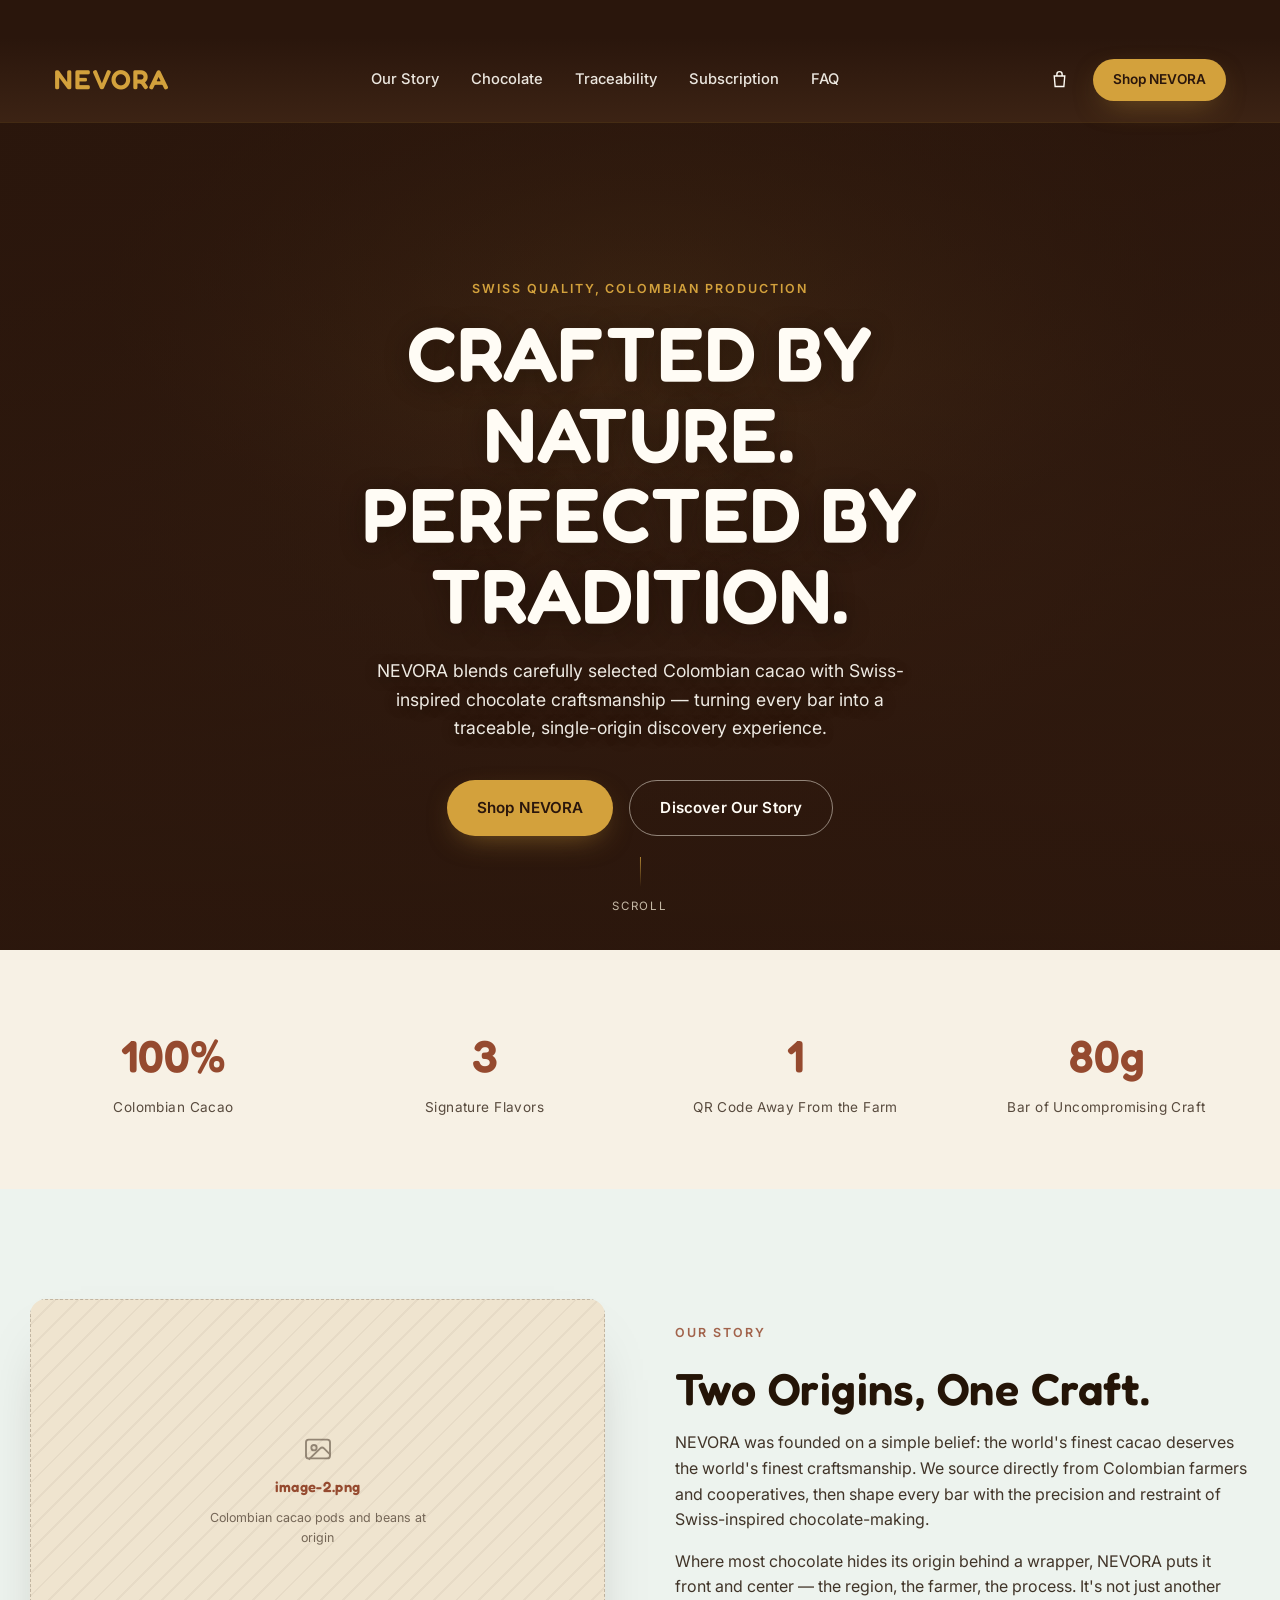
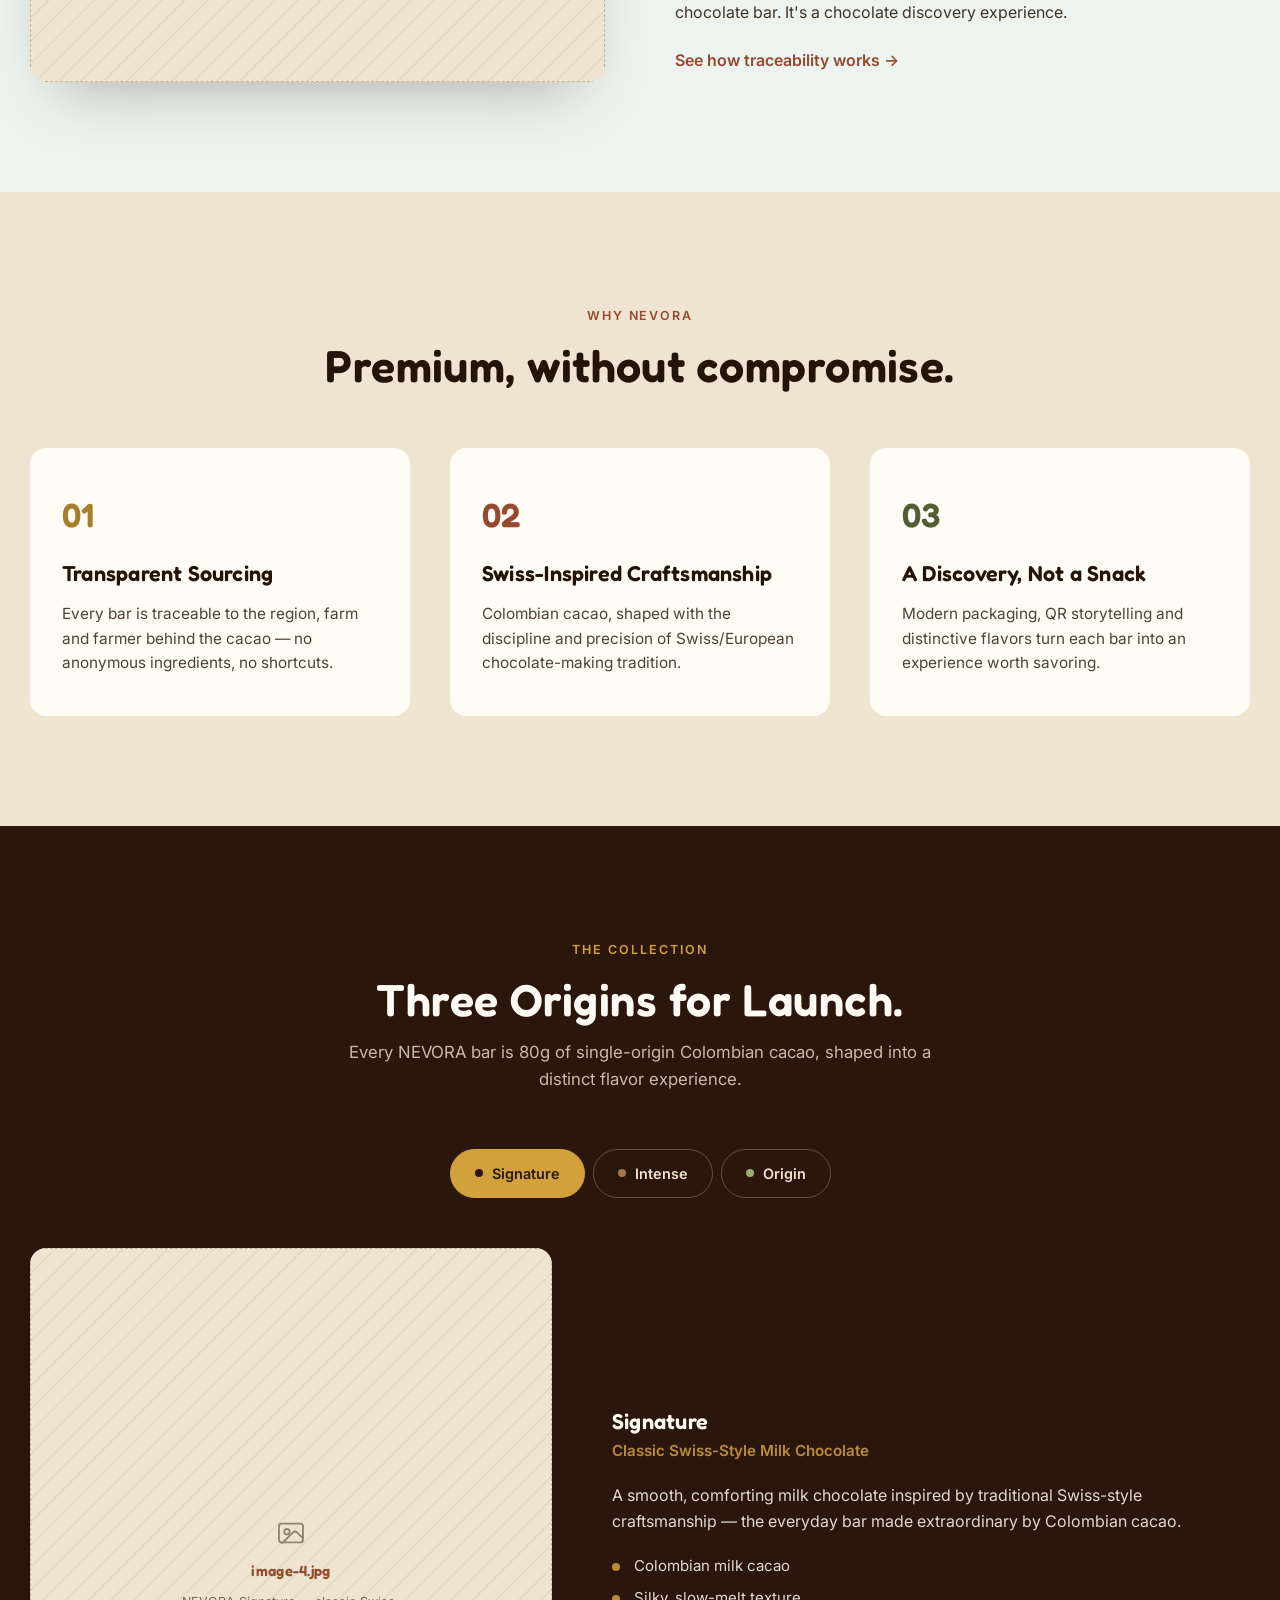
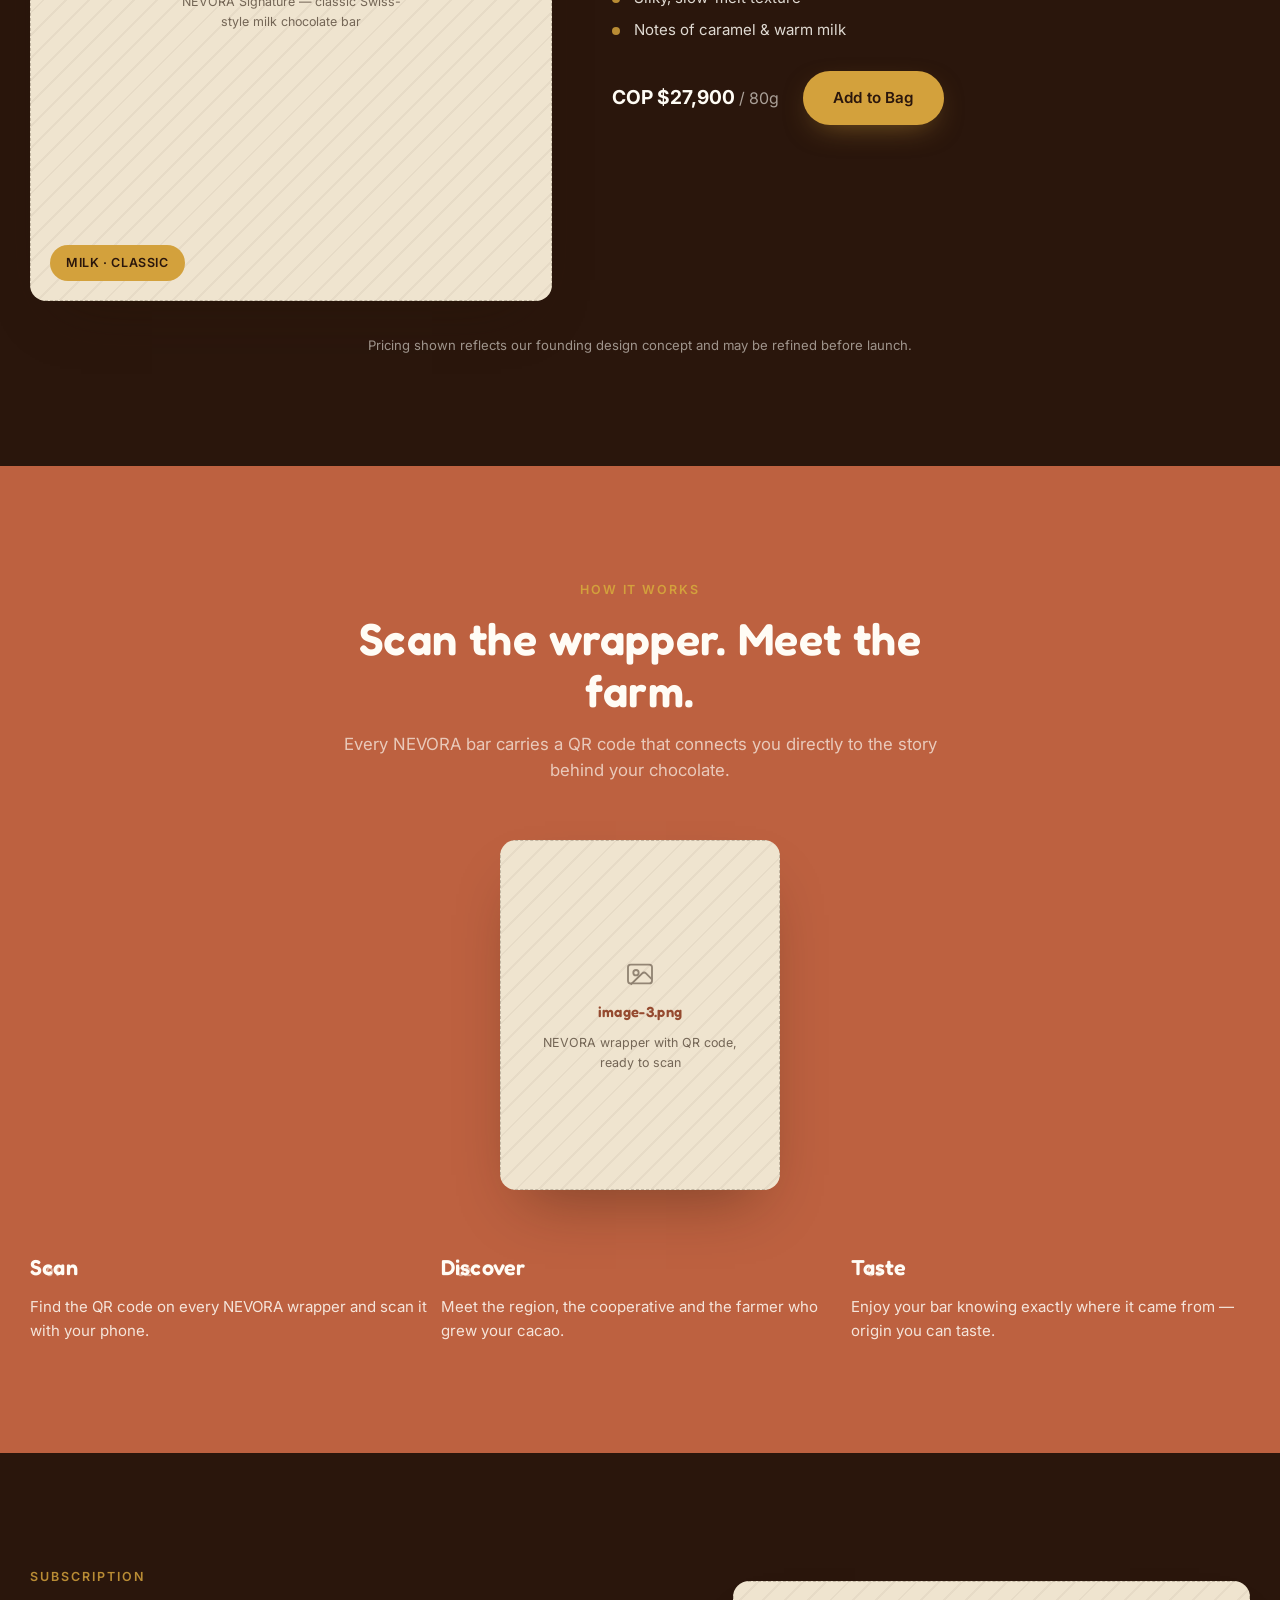
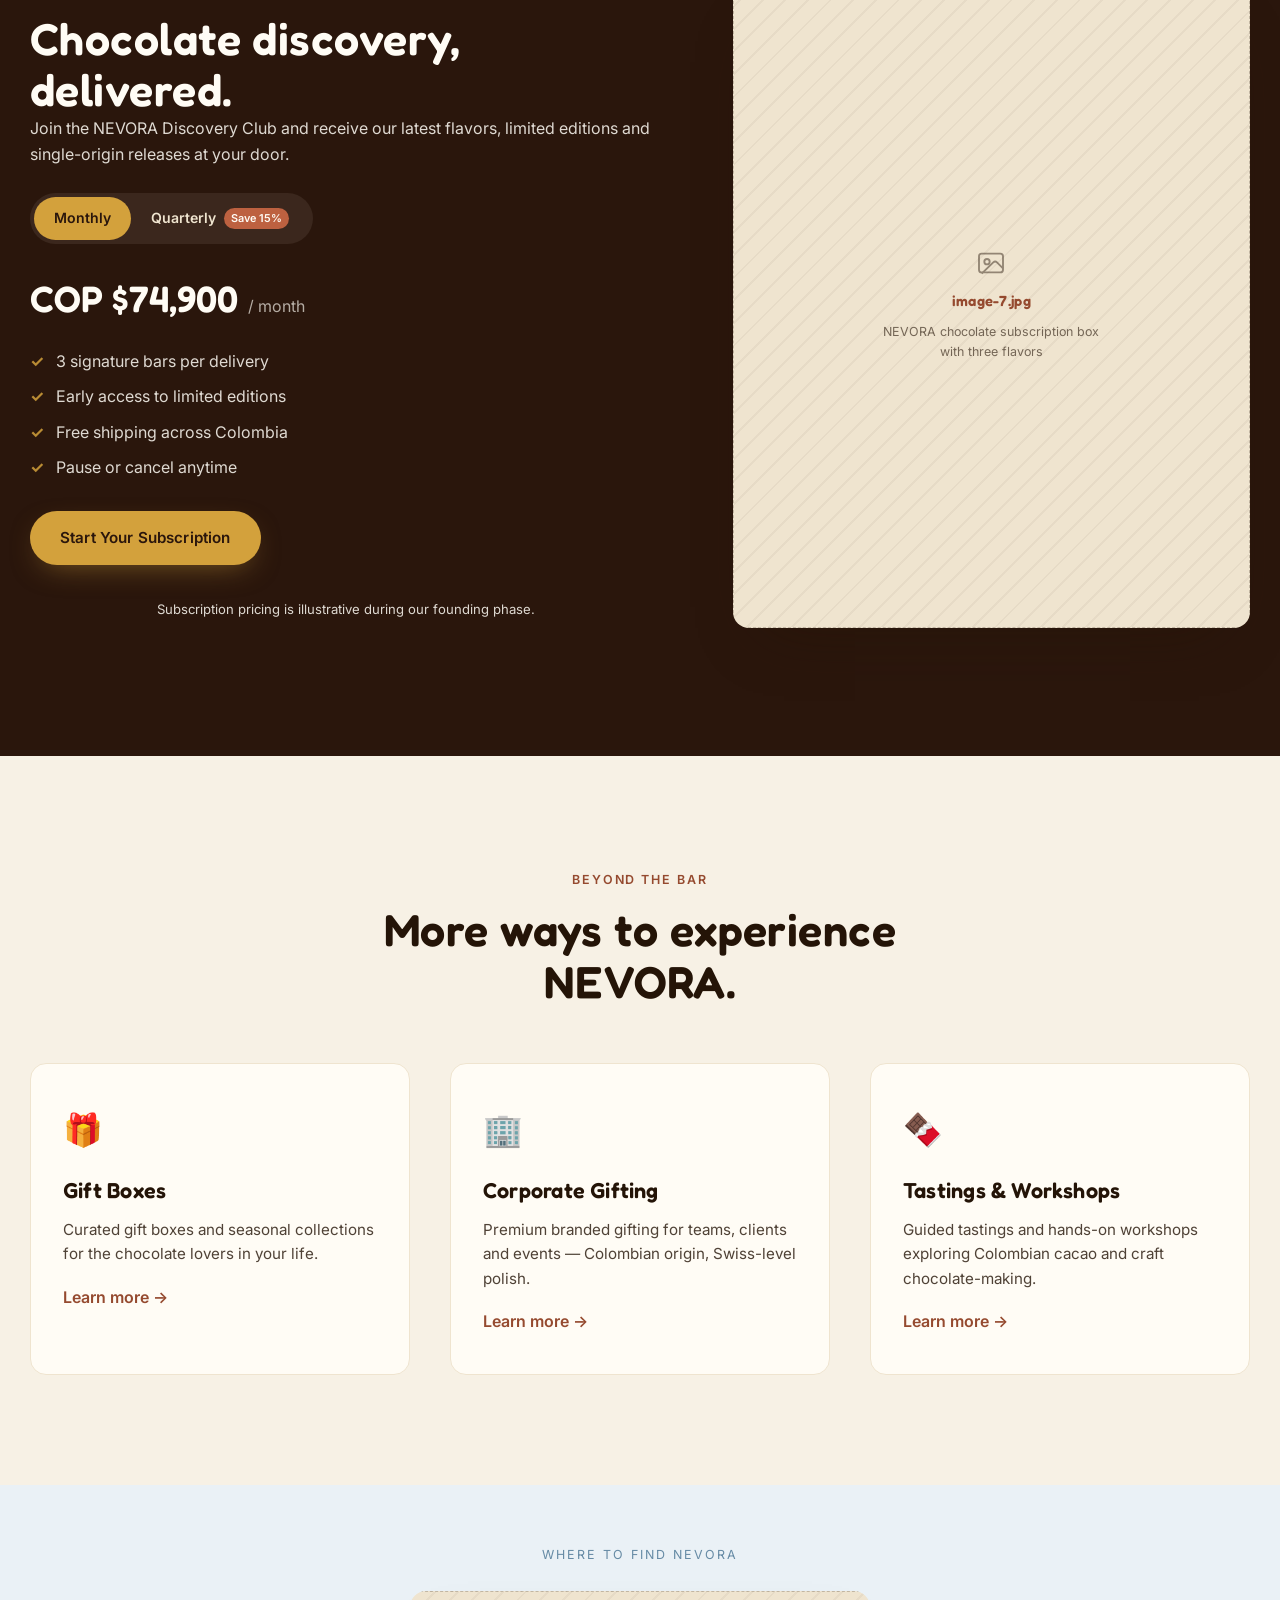
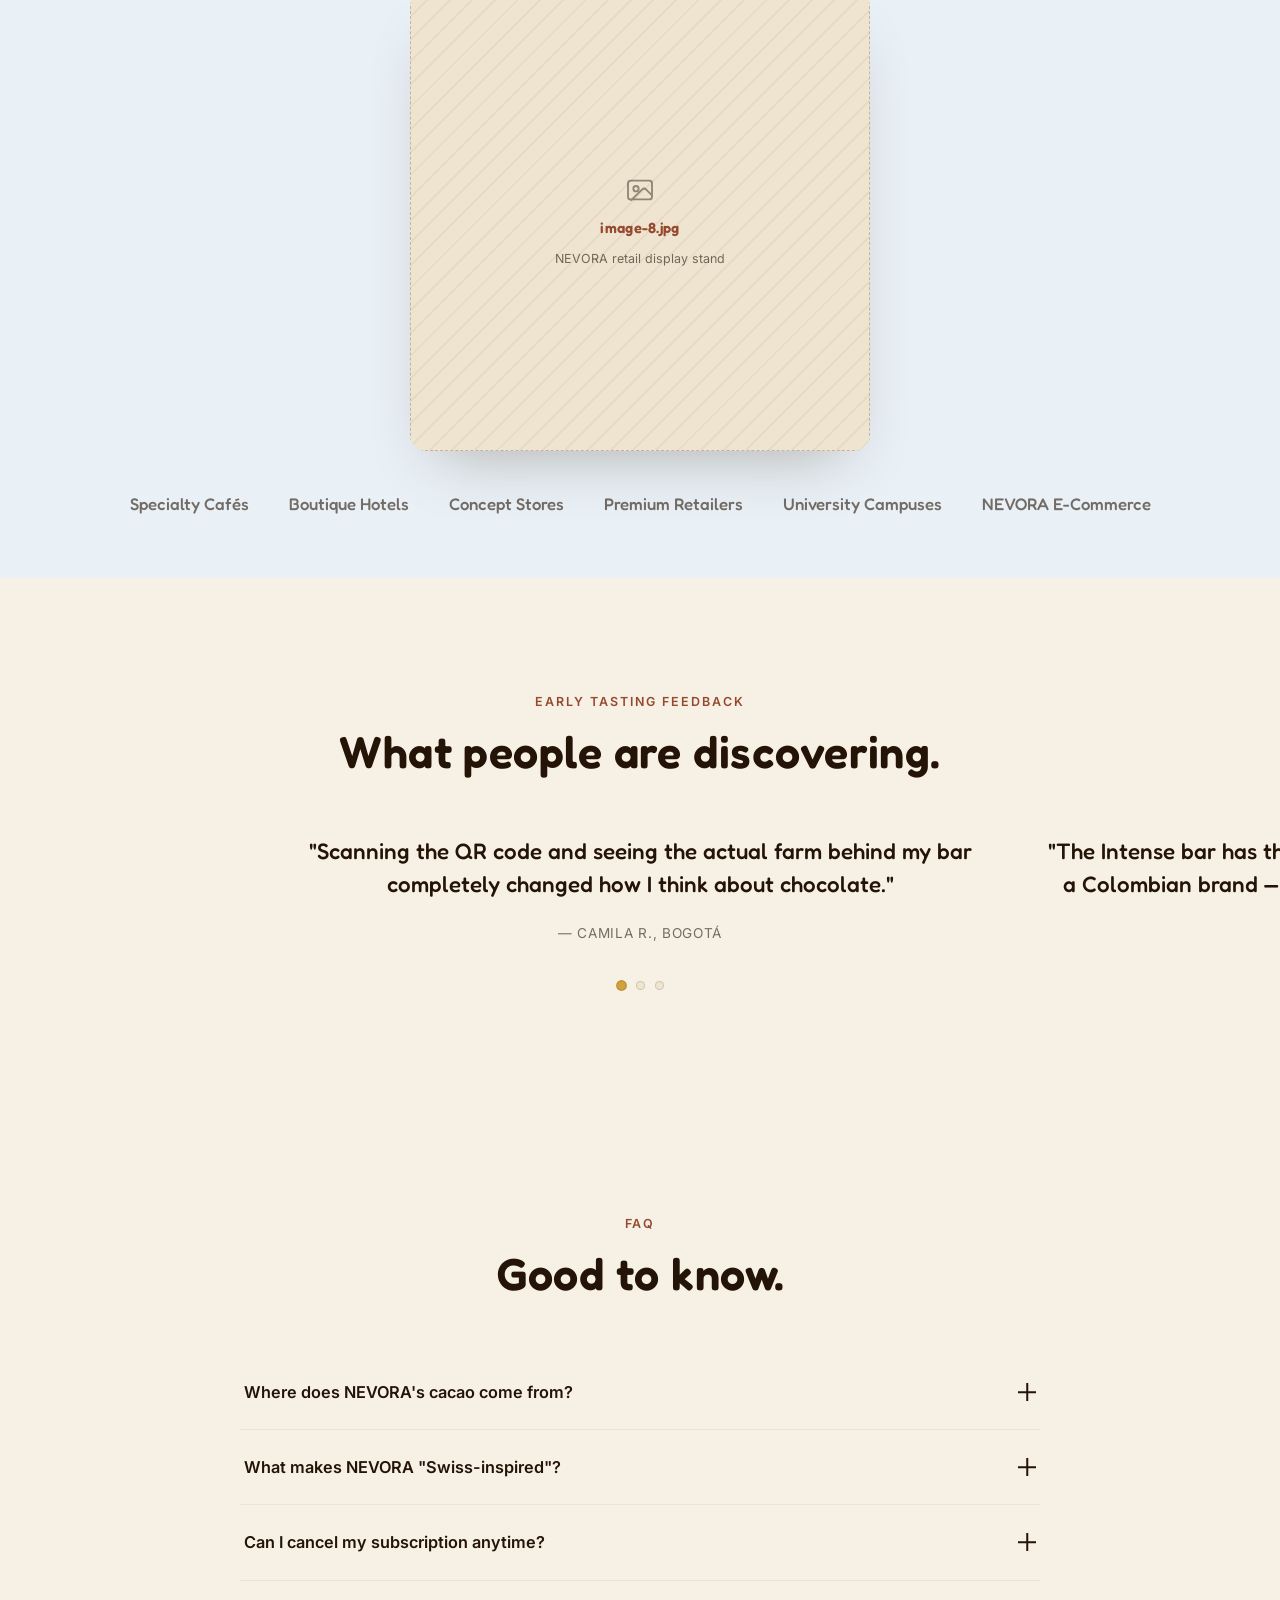
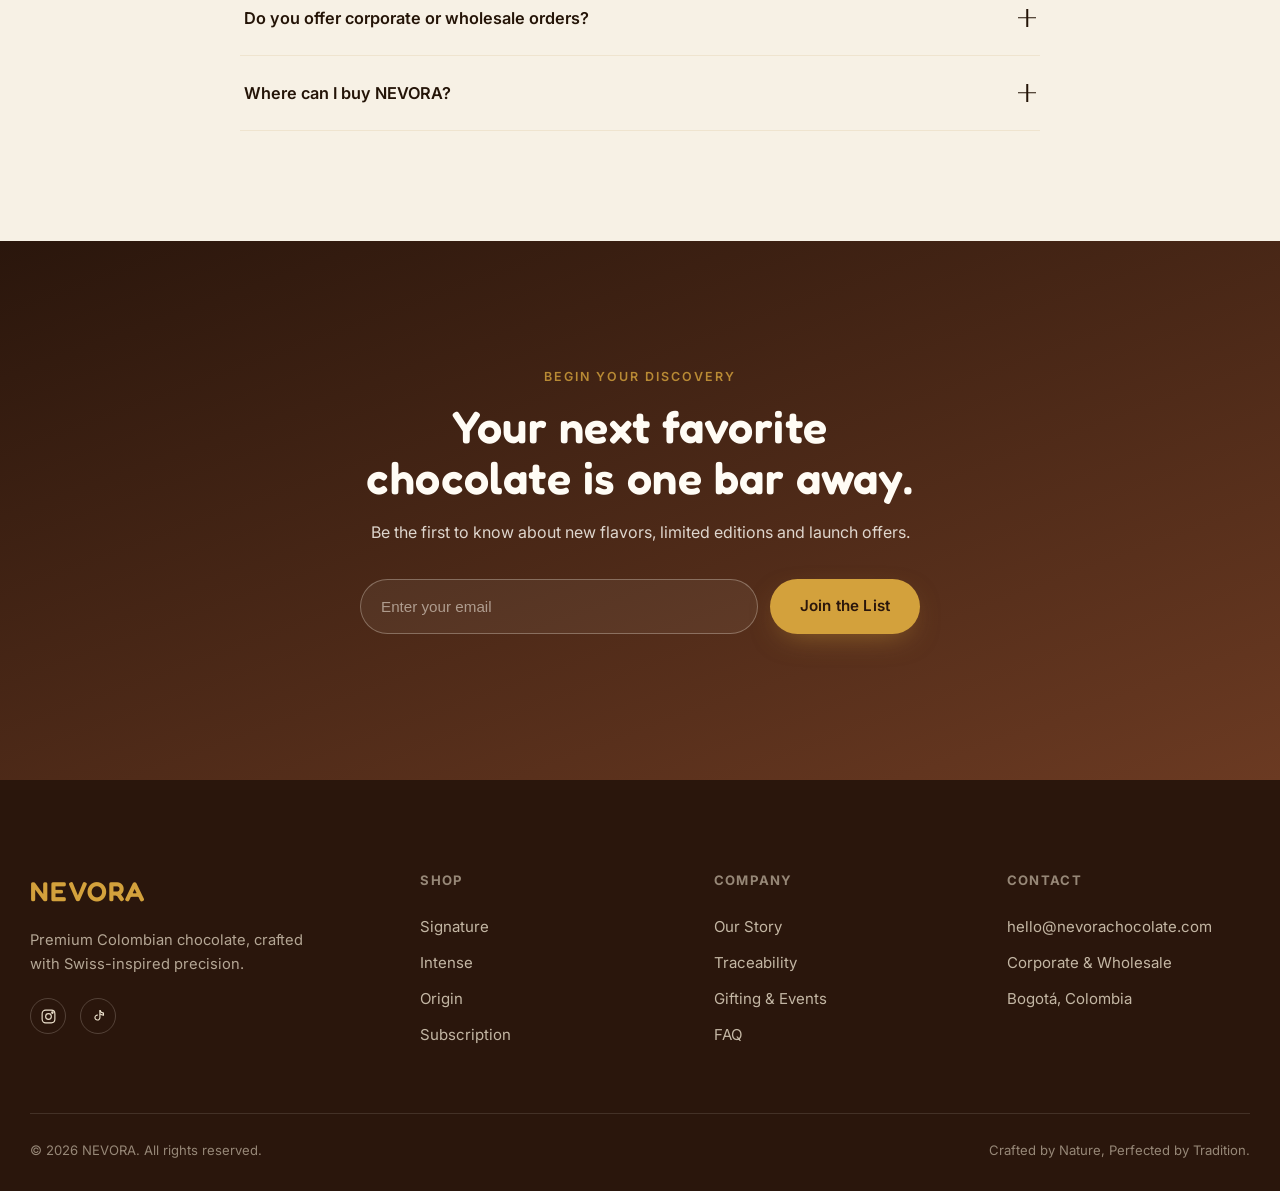
==== index.html @ b53bc88e "Add files via upload" ====
<!DOCTYPE html>
<html lang="en">
<head>
<meta charset="UTF-8">
<meta name="viewport" content="width=device-width, initial-scale=1.0">
<title>NEVORA | Swiss Quality, Colombian Production</title>
<meta name="description" content="NEVORA is premium Colombian chocolate crafted with Swiss-inspired precision. Discover single-origin cacao, farm-to-bar traceability and three signature flavors.">
<link rel="icon" href="data:image/svg+xml,%3Csvg xmlns='http://www.w3.org/2000/svg' viewBox='0 0 100 100'%3E%3Crect width='100' height='100' rx='24' fill='%232a160c'/%3E%3Ctext x='50' y='67' font-size='54' font-weight='700' font-family='Arial Black,Arial,sans-serif' fill='%23d3a13c' text-anchor='middle'%3EN%3C/text%3E%3C/svg%3E">
<link rel="preconnect" href="https://fonts.googleapis.com">
<link rel="preconnect" href="https://fonts.gstatic.com" crossorigin>
<link href="https://fonts.googleapis.com/css2?family=Fredoka:wght@500;600;700&family=Inter:wght@300;400;500;600;700&display=swap" rel="stylesheet">
<link rel="stylesheet" href="style.css">
</head>
<body>

<!-- Scroll progress indicator -->
<div class="progress-bar" id="progressBar"></div>

<!-- Rotating brand statement strip -->
<div class="topbar">
  <div class="topbar__track" id="topbarTrack">
    <span>Calidad Suiza, Producción Colombiana</span>
    <span>Traceable From Farm to Bar</span>
    <span>Small-Batch. 100% Colombian Cacao.</span>
    <span>Crafted by Nature, Perfected by Tradition</span>
  </div>
</div>

<!-- ============ NAVIGATION ============ -->
<header class="nav" id="siteNav">
  <div class="nav__inner">
    <a href="#top" class="nav__logo" aria-label="NEVORA home">
      <img src="logo.png" alt="NEVORA" onerror="this.style.display='none'; this.nextElementSibling.style.display='inline-flex';">
      <span class="nav__logo-fallback">NEVORA</span>
    </a>

    <nav class="nav__links" aria-label="Primary">
      <a href="#story">Our Story</a>
      <a href="#chocolate">Chocolate</a>
      <a href="#traceability">Traceability</a>
      <a href="#subscribe">Subscription</a>
      <a href="#faq">FAQ</a>
    </nav>

    <div class="nav__actions">
      <button class="bag-toggle" id="bagToggle" aria-label="View bag">
        <svg viewBox="0 0 24 24" fill="none" stroke="currentColor" stroke-width="1.6"><path d="M6 8h12l-1 12H7L6 8Z"/><path d="M9 8V6a3 3 0 0 1 6 0v2"/></svg>
        <span class="bag-count" id="bagCount">0</span>
      </button>
      <a href="#chocolate" class="button button--primary button--sm">Shop NEVORA</a>
      <button class="nav__toggle" id="navToggle" aria-label="Open menu" aria-expanded="false">
        <span></span><span></span><span></span>
      </button>
    </div>
  </div>

  <!-- Mobile menu -->
  <div class="nav__mobile" id="navMobile">
    <a href="#story">Our Story</a>
    <a href="#chocolate">Chocolate</a>
    <a href="#traceability">Traceability</a>
    <a href="#subscribe">Subscription</a>
    <a href="#experience">Gifting &amp; Events</a>
    <a href="#faq">FAQ</a>
    <a href="#chocolate" class="button button--primary">Shop NEVORA</a>
  </div>
</header>

<main id="top">

  <!-- ============ HERO ============ -->
  <section class="hero">
    <div class="hero__media">
      <img src="image-1.png" alt="NEVORA chocolate bar with fresh cacao pods and beans, overlooking the Colombian mountains at golden hour" data-media-image>
      <div class="hero__overlay"></div>
    </div>
    <div class="hero__content reveal">
      <p class="eyebrow eyebrow--light">Swiss Quality, Colombian Production</p>
      <h1>Crafted by Nature.<br>Perfected by Tradition.</h1>
      <p class="hero__lead">NEVORA blends carefully selected Colombian cacao with Swiss-inspired chocolate craftsmanship — turning every bar into a traceable, single-origin discovery experience.</p>
      <div class="hero__actions">
        <a href="#chocolate" class="button button--primary">Shop NEVORA</a>
        <a href="#story" class="button button--ghost">Discover Our Story</a>
      </div>
    </div>
    <a href="#stats" class="hero__scroll" aria-label="Scroll to explore">
      <span></span> Scroll
    </a>
  </section>

  <!-- ============ TRUST / STATS STRIP ============ -->
  <section class="stats" id="stats">
    <div class="stats__grid">
      <div class="stat reveal">
        <span class="stat__num" data-count="100" data-suffix="%">0%</span>
        <span class="stat__label">Colombian Cacao</span>
      </div>
      <div class="stat reveal">
        <span class="stat__num" data-count="3">0</span>
        <span class="stat__label">Signature Flavors</span>
      </div>
      <div class="stat reveal">
        <span class="stat__num" data-count="1">0</span>
        <span class="stat__label">QR Code Away From the Farm</span>
      </div>
      <div class="stat reveal">
        <span class="stat__num" data-count="80" data-suffix="g">0g</span>
        <span class="stat__label">Bar of Uncompromising Craft</span>
      </div>
    </div>
  </section>

  <!-- ============ BRAND STORY ============ -->
  <section class="story" id="story">
    <div class="story__grid">
      <div class="story__media reveal">
        <div class="media media--wide">
          <div class="media-placeholder">
            <svg viewBox="0 0 24 24" fill="none" stroke="currentColor" stroke-width="1.4"><rect x="3" y="5" width="18" height="14" rx="2"/><circle cx="9" cy="11" r="2"/><path d="m21 16-4.5-4.5a2 2 0 0 0-2.8 0L5 20"/></svg>
            <span class="media-placeholder__file">image-2.png</span>
            <span class="media-placeholder__desc">Colombian cacao pods and beans at origin</span>
          </div>
          <img src="image-2.png" alt="NEVORA bar beside a fresh cacao pod, with the Colombian cacao-growing mountains in the background" data-media-image>
        </div>
      </div>
      <div class="story__content reveal">
        <p class="eyebrow">Our Story</p>
        <h2>Two Origins, One Craft.</h2>
        <p>NEVORA was founded on a simple belief: the world's finest cacao deserves the world's finest craftsmanship. We source directly from Colombian farmers and cooperatives, then shape every bar with the precision and restraint of Swiss-inspired chocolate-making.</p>
        <p>Where most chocolate hides its origin behind a wrapper, NEVORA puts it front and center — the region, the farmer, the process. It's not just another chocolate bar. It's a chocolate discovery experience.</p>
        <a href="#traceability" class="link-arrow">See how traceability works →</a>
      </div>
    </div>
  </section>

  <!-- ============ VALUE PILLARS ============ -->
  <section class="pillars">
    <div class="section-head reveal">
      <p class="eyebrow">Why NEVORA</p>
      <h2>Premium, without compromise.</h2>
    </div>
    <div class="pillars__grid">
      <div class="pillar reveal">
        <span class="pillar__num">01</span>
        <h3>Transparent Sourcing</h3>
        <p>Every bar is traceable to the region, farm and farmer behind the cacao — no anonymous ingredients, no shortcuts.</p>
      </div>
      <div class="pillar reveal">
        <span class="pillar__num">02</span>
        <h3>Swiss-Inspired Craftsmanship</h3>
        <p>Colombian cacao, shaped with the discipline and precision of Swiss/European chocolate-making tradition.</p>
      </div>
      <div class="pillar reveal">
        <span class="pillar__num">03</span>
        <h3>A Discovery, Not a Snack</h3>
        <p>Modern packaging, QR storytelling and distinctive flavors turn each bar into an experience worth savoring.</p>
      </div>
    </div>
  </section>

  <!-- ============ CHOCOLATE / FLAVOR SHOWCASE ============ -->
  <section class="chocolate" id="chocolate">
    <div class="section-head reveal">
      <p class="eyebrow eyebrow--light">The Collection</p>
      <h2 class="light">Three Origins for Launch.</h2>
      <p class="section-lead">Every NEVORA bar is 80g of single-origin Colombian cacao, shaped into a distinct flavor experience.</p>
    </div>

    <div class="flavors reveal" data-active="signature">

      <div class="flavors__tabs" role="tablist" aria-label="Chocolate flavors">
        <button class="flavors__tab is-active" data-flavor="signature" role="tab" aria-selected="true"><span class="flavors__tab-dot"></span>Signature</button>
        <button class="flavors__tab" data-flavor="intense" role="tab" aria-selected="false"><span class="flavors__tab-dot"></span>Intense</button>
        <button class="flavors__tab" data-flavor="origin" role="tab" aria-selected="false"><span class="flavors__tab-dot"></span>Origin</button>
      </div>

      <div class="flavors__panel">

        <div class="media flavors__media">
          <div class="media-placeholder">
            <svg viewBox="0 0 24 24" fill="none" stroke="currentColor" stroke-width="1.4"><rect x="3" y="5" width="18" height="14" rx="2"/><circle cx="9" cy="11" r="2"/><path d="m21 16-4.5-4.5a2 2 0 0 0-2.8 0L5 20"/></svg>
            <span class="media-placeholder__file" id="flavorPlaceholderFile">image-4.jpg</span>
            <span class="media-placeholder__desc" id="flavorPlaceholderDesc">NEVORA Signature — classic Swiss-style milk chocolate bar</span>
          </div>
          <img src="image-4.jpg" alt="NEVORA Signature classic Swiss-style milk chocolate bar" data-flavor-image="signature" data-media-image class="is-active">
          <img src="image-5.png" alt="NEVORA Intense — 70% Colombian dark chocolate bar and packaging" data-flavor-image="intense" data-media-image>
          <img src="image-6.jpg" alt="NEVORA Origin coffee and sea salt chocolate bar" data-flavor-image="origin" data-media-image>
          <span class="flavors__tag" data-flavor-tag="signature">Milk · Classic</span>
          <span class="flavors__tag" data-flavor-tag="intense">70% Dark</span>
          <span class="flavors__tag" data-flavor-tag="origin">Coffee &amp; Sea Salt</span>
        </div>

        <div class="flavors__info">

          <article class="flavor-card is-active" data-flavor-content="signature">
            <h3>Signature</h3>
            <p class="flavor-card__subtitle">Classic Swiss-Style Milk Chocolate</p>
            <p>A smooth, comforting milk chocolate inspired by traditional Swiss-style craftsmanship — the everyday bar made extraordinary by Colombian cacao.</p>
            <ul class="flavor-card__notes">
              <li>Colombian milk cacao</li>
              <li>Silky, slow-melt texture</li>
              <li>Notes of caramel &amp; warm milk</li>
            </ul>
            <div class="flavor-card__buy">
              <span class="flavor-card__price">COP $27,900 <small>/ 80g</small></span>
              <button class="button button--primary" data-add-to-bag="Signature">Add to Bag</button>
            </div>
          </article>

          <article class="flavor-card" data-flavor-content="intense">
            <h3>Intense</h3>
            <p class="flavor-card__subtitle">70% Colombian Dark Chocolate</p>
            <p>A bold, high-cacao dark chocolate built around the natural flavor and quality of Colombian cacao — for those who want the origin to speak for itself.</p>
            <ul class="flavor-card__notes">
              <li>70% Colombian dark cacao</li>
              <li>Deep, fruit-forward profile</li>
              <li>Subtle bitterness, clean finish</li>
            </ul>
            <div class="flavor-card__buy">
              <span class="flavor-card__price">COP $27,900 <small>/ 80g</small></span>
              <button class="button button--primary" data-add-to-bag="Intense">Add to Bag</button>
            </div>
          </article>

          <article class="flavor-card" data-flavor-content="origin">
            <h3>Origin</h3>
            <p class="flavor-card__subtitle">Coffee &amp; Sea Salt Chocolate</p>
            <p>A Colombian-inspired pairing of dark cacao, roasted coffee and sea salt — our most distinctive bar, built for chocolate explorers.</p>
            <ul class="flavor-card__notes">
              <li>Dark cacao base</li>
              <li>Colombian coffee infusion</li>
              <li>Finished with sea salt crystals</li>
            </ul>
            <div class="flavor-card__buy">
              <span class="flavor-card__price">COP $27,900 <small>/ 80g</small></span>
              <button class="button button--primary" data-add-to-bag="Origin">Add to Bag</button>
            </div>
          </article>

        </div>
      </div>
      <p class="flavors__note">Pricing shown reflects our founding design concept and may be refined before launch.</p>
    </div>
  </section>

  <!-- ============ TRACEABILITY / HOW IT WORKS ============ -->
  <section class="traceability" id="traceability">
    <div class="section-head reveal">
      <p class="eyebrow">How It Works</p>
      <h2>Scan the wrapper. Meet the farm.</h2>
      <p class="section-lead">Every NEVORA bar carries a QR code that connects you directly to the story behind your chocolate.</p>
    </div>
    <div class="traceability__product reveal">
      <div class="media traceability__media">
        <div class="media-placeholder">
          <svg viewBox="0 0 24 24" fill="none" stroke="currentColor" stroke-width="1.4"><rect x="3" y="5" width="18" height="14" rx="2"/><circle cx="9" cy="11" r="2"/><path d="m21 16-4.5-4.5a2 2 0 0 0-2.8 0L5 20"/></svg>
          <span class="media-placeholder__file">image-3.png</span>
          <span class="media-placeholder__desc">NEVORA wrapper with QR code, ready to scan</span>
        </div>
        <img src="image-3.png" alt="NEVORA chocolate bar and wrapper — the QR traceability code appears on every pack" data-media-image>
      </div>
    </div>
    <div class="steps">
      <div class="step reveal">
        <span class="step__num">01</span>
        <h3>Scan</h3>
        <p>Find the QR code on every NEVORA wrapper and scan it with your phone.</p>
      </div>
      <div class="step__connector reveal" aria-hidden="true"></div>
      <div class="step reveal">
        <span class="step__num">02</span>
        <h3>Discover</h3>
        <p>Meet the region, the cooperative and the farmer who grew your cacao.</p>
      </div>
      <div class="step__connector reveal" aria-hidden="true"></div>
      <div class="step reveal">
        <span class="step__num">03</span>
        <h3>Taste</h3>
        <p>Enjoy your bar knowing exactly where it came from — origin you can taste.</p>
      </div>
    </div>
  </section>

  <!-- ============ SUBSCRIPTION ============ -->
  <section class="subscribe" id="subscribe">
    <div class="subscribe__grid">
      <div class="subscribe__content reveal">
        <p class="eyebrow eyebrow--light">Subscription</p>
        <h2 class="light">Chocolate discovery, delivered.</h2>
        <p>Join the NEVORA Discovery Club and receive our latest flavors, limited editions and single-origin releases at your door.</p>

        <div class="toggle" role="tablist" aria-label="Billing frequency">
          <button class="toggle__option is-active" data-plan="monthly">Monthly</button>
          <button class="toggle__option" data-plan="quarterly">Quarterly <span class="toggle__badge">Save 15%</span></button>
        </div>

        <div class="plan-price">
          <span class="plan-price__amount" data-price-monthly="COP $74,900" data-price-quarterly="COP $190,900">COP $74,900</span>
          <span class="plan-price__period" data-period-monthly="/ month" data-period-quarterly="/ every 3 months">/ month</span>
        </div>
        <ul class="plan-list">
          <li>3 signature bars per delivery</li>
          <li>Early access to limited editions</li>
          <li>Free shipping across Colombia</li>
          <li>Pause or cancel anytime</li>
        </ul>
        <button class="button button--primary" id="subscribeBtn">Start Your Subscription</button>
        <p class="flavors__note">Subscription pricing is illustrative during our founding phase.</p>
      </div>
      <div class="subscribe__media reveal">
        <div class="media">
          <div class="media-placeholder">
            <svg viewBox="0 0 24 24" fill="none" stroke="currentColor" stroke-width="1.4"><rect x="3" y="5" width="18" height="14" rx="2"/><circle cx="9" cy="11" r="2"/><path d="m21 16-4.5-4.5a2 2 0 0 0-2.8 0L5 20"/></svg>
            <span class="media-placeholder__file">image-7.jpg</span>
            <span class="media-placeholder__desc">NEVORA chocolate subscription box with three flavors</span>
          </div>
          <img src="image-7.jpg" alt="NEVORA chocolate subscription box with three flavors" data-media-image>
        </div>
      </div>
    </div>
  </section>

  <!-- ============ GIFTING / B2B EXPERIENCE ============ -->
  <section class="experience" id="experience">
    <div class="section-head reveal">
      <p class="eyebrow">Beyond the Bar</p>
      <h2>More ways to experience NEVORA.</h2>
    </div>
    <div class="experience__grid">
      <div class="experience-card reveal">
        <div class="experience-card__icon">🎁</div>
        <h3>Gift Boxes</h3>
        <p>Curated gift boxes and seasonal collections for the chocolate lovers in your life.</p>
        <a href="#faq" class="link-arrow">Learn more →</a>
      </div>
      <div class="experience-card reveal">
        <div class="experience-card__icon">🏢</div>
        <h3>Corporate Gifting</h3>
        <p>Premium branded gifting for teams, clients and events — Colombian origin, Swiss-level polish.</p>
        <a href="#faq" class="link-arrow">Learn more →</a>
      </div>
      <div class="experience-card reveal">
        <div class="experience-card__icon">🍫</div>
        <h3>Tastings &amp; Workshops</h3>
        <p>Guided tastings and hands-on workshops exploring Colombian cacao and craft chocolate-making.</p>
        <a href="#faq" class="link-arrow">Learn more →</a>
      </div>
    </div>
  </section>

  <!-- ============ WHERE TO FIND US ============ -->
  <section class="found-at">
    <p class="found-at__label">Where to find NEVORA</p>
    <div class="found-at__display media">
      <div class="media-placeholder">
        <svg viewBox="0 0 24 24" fill="none" stroke="currentColor" stroke-width="1.4"><rect x="3" y="5" width="18" height="14" rx="2"/><circle cx="9" cy="11" r="2"/><path d="m21 16-4.5-4.5a2 2 0 0 0-2.8 0L5 20"/></svg>
        <span class="media-placeholder__file">image-8.jpg</span>
        <span class="media-placeholder__desc">NEVORA retail display stand</span>
      </div>
      <img src="image-8.jpg" alt="NEVORA retail display stand featuring the chocolate bar collection" data-media-image>
    </div>
    <div class="found-at__track">
      <span>Specialty Cafés</span>
      <span>Boutique Hotels</span>
      <span>Concept Stores</span>
      <span>Premium Retailers</span>
      <span>University Campuses</span>
      <span>NEVORA E-Commerce</span>
    </div>
  </section>

  <!-- ============ TESTIMONIALS ============ -->
  <!-- Placeholder tasting feedback for design/prototype purposes — replace with real customer quotes before launch. -->
  <section class="testimonials">
    <div class="section-head reveal">
      <p class="eyebrow">Early Tasting Feedback</p>
      <h2>What people are discovering.</h2>
    </div>
    <div class="testimonial-slider reveal" id="testimonialSlider">
      <div class="testimonial-track" id="testimonialTrack">
        <blockquote class="testimonial">
          <p>"Scanning the QR code and seeing the actual farm behind my bar completely changed how I think about chocolate."</p>
          <cite>— Camila R., Bogotá</cite>
        </blockquote>
        <blockquote class="testimonial">
          <p>"The Intense bar has the deepest, cleanest cacao flavor I've had from a Colombian brand — and the packaging feels genuinely premium."</p>
          <cite>— Julián M., Medellín</cite>
        </blockquote>
        <blockquote class="testimonial">
          <p>"Origin is unlike anything else on the shelf. Coffee and sea salt with real Colombian cacao — it's a discovery every time."</p>
          <cite>— Laura T., Chía</cite>
        </blockquote>
      </div>
      <div class="testimonial-dots" id="testimonialDots"></div>
    </div>
  </section>

  <!-- ============ FAQ ============ -->
  <section class="faq" id="faq">
    <div class="section-head reveal">
      <p class="eyebrow">FAQ</p>
      <h2>Good to know.</h2>
    </div>
    <div class="accordion reveal">
      <div class="accordion__item">
        <button class="accordion__trigger" aria-expanded="false">
          Where does NEVORA's cacao come from?
          <span class="accordion__icon"></span>
        </button>
        <div class="accordion__panel">
          <p>All NEVORA cacao is sourced directly from Colombian farmers and cooperatives. Every bar carries a QR code linking to the specific region and farm behind that batch.</p>
        </div>
      </div>
      <div class="accordion__item">
        <button class="accordion__trigger" aria-expanded="false">
          What makes NEVORA "Swiss-inspired"?
          <span class="accordion__icon"></span>
        </button>
        <div class="accordion__panel">
          <p>We pair premium Colombian cacao with the precision, texture and restraint associated with Swiss/European chocolate-making — without losing the Colombian identity of the cacao itself.</p>
        </div>
      </div>
      <div class="accordion__item">
        <button class="accordion__trigger" aria-expanded="false">
          Can I cancel my subscription anytime?
          <span class="accordion__icon"></span>
        </button>
        <div class="accordion__panel">
          <p>Yes. The NEVORA Discovery Club can be paused or cancelled at any time from your account — no long-term commitment required.</p>
        </div>
      </div>
      <div class="accordion__item">
        <button class="accordion__trigger" aria-expanded="false">
          Do you offer corporate or wholesale orders?
          <span class="accordion__icon"></span>
        </button>
        <div class="accordion__panel">
          <p>Yes. We work with cafés, hotels, restaurants and corporate clients on wholesale and gifting orders. Reach out through our contact channels to start a conversation.</p>
        </div>
      </div>
      <div class="accordion__item">
        <button class="accordion__trigger" aria-expanded="false">
          Where can I buy NEVORA?
          <span class="accordion__icon"></span>
        </button>
        <div class="accordion__panel">
          <p>NEVORA is available through our online shop, and progressively through select cafés, concept stores, hotels and premium retailers across Colombia.</p>
        </div>
      </div>
    </div>
  </section>

  <!-- ============ FINAL CTA ============ -->
  <section class="final-cta">
    <div class="final-cta__content reveal">
      <p class="eyebrow eyebrow--light">Begin Your Discovery</p>
      <h2 class="light">Your next favorite chocolate is one bar away.</h2>
      <p>Be the first to know about new flavors, limited editions and launch offers.</p>
      <form class="final-cta__form" id="newsletterForm" novalidate>
        <label for="newsletterEmail" class="sr-only">Email address</label>
        <input type="email" id="newsletterEmail" name="email" placeholder="Enter your email" required>
        <button type="submit" class="button button--primary">Join the List</button>
      </form>
      <p class="final-cta__status" id="newsletterStatus" role="status" aria-live="polite"></p>
    </div>
  </section>

</main>

<!-- ============ FOOTER ============ -->
<footer class="footer">
  <div class="footer__grid">
    <div class="footer__brand">
      <a href="#top" class="nav__logo nav__logo--footer">
        <img src="logo.png" alt="NEVORA" onerror="this.style.display='none'; this.nextElementSibling.style.display='inline-flex';">
        <span class="nav__logo-fallback">NEVORA</span>
      </a>
      <p>Premium Colombian chocolate, crafted with Swiss-inspired precision.</p>
      <div class="footer__social" aria-label="Social media">
        <a href="#" aria-label="NEVORA on Instagram">
          <svg viewBox="0 0 24 24" fill="none" stroke="currentColor" stroke-width="1.6"><rect x="3" y="3" width="18" height="18" rx="5"/><circle cx="12" cy="12" r="4"/><circle cx="17.5" cy="6.5" r="1"/></svg>
        </a>
        <a href="#" aria-label="NEVORA on TikTok">
          <svg viewBox="0 0 24 24" fill="none" stroke="currentColor" stroke-width="1.6"><path d="M14 3v10.5a3.5 3.5 0 1 1-3-3.46"/><path d="M14 3c.7 2.3 2.4 4 5 4.2V10c-1.9 0-3.6-.6-5-1.7"/></svg>
        </a>
      </div>
    </div>

    <div class="footer__col">
      <h4>Shop</h4>
      <a href="#chocolate">Signature</a>
      <a href="#chocolate">Intense</a>
      <a href="#chocolate">Origin</a>
      <a href="#subscribe">Subscription</a>
    </div>

    <div class="footer__col">
      <h4>Company</h4>
      <a href="#story">Our Story</a>
      <a href="#traceability">Traceability</a>
      <a href="#experience">Gifting &amp; Events</a>
      <a href="#faq">FAQ</a>
    </div>

    <div class="footer__col">
      <h4>Contact</h4>
      <a href="mailto:hello@nevorachocolate.com">hello@nevorachocolate.com</a>
      <a href="#experience">Corporate &amp; Wholesale</a>
      <span class="footer__note">Bogotá, Colombia</span>
    </div>
  </div>

  <div class="footer__bottom">
    <span>© 2026 NEVORA. All rights reserved.</span>
    <span>Crafted by Nature, Perfected by Tradition.</span>
  </div>
</footer>

<!-- ============ ADD TO BAG MODAL ============ -->
<div class="modal" id="bagModal" role="dialog" aria-modal="true" aria-labelledby="bagModalTitle" hidden>
  <div class="modal__backdrop" data-modal-close></div>
  <div class="modal__panel">
    <button class="modal__close" data-modal-close aria-label="Close">&times;</button>
    <p class="eyebrow">Added to Bag</p>
    <h3 id="bagModalTitle">NEVORA <span id="bagModalFlavor">Signature</span></h3>
    <p>80g bar · COP $27,900</p>
    <p class="modal__note">This is a front-end prototype — no payment has been processed. Your bag currently holds <strong id="bagModalCount">1</strong> item(s).</p>
    <div class="modal__actions">
      <button class="button button--ghost-dark" data-modal-close>Continue Browsing</button>
      <a href="#chocolate" class="button button--primary" data-modal-close>View Collection</a>
    </div>
  </div>
</div>

<!-- Back to top -->
<button class="to-top" id="toTop" aria-label="Back to top">↑</button>

<script src="script.js"></script>
</body>
</html>
---- style.css ----
/* =========================================================
   NEVORA — Global Design Tokens
   Palette sourced from the NEVORA packaging design guide:
   sage green, terracotta, dusty blue explorations + the
   gold / espresso / olive flavor system (Signature, Intense, Origin).
========================================================= */
:root {
  /* Neutral canvas */
  --cream: #f7f1e5;
  --cream-2: #efe4cf;
  --paper: #fffcf5;
  --ink: #241407;

  /* Dark anchor (hero / collection / footer) */
  --espresso: #2a160c;
  --espresso-2: #3c2314;
  --cocoa: #6b3a22;
  --cocoa-light: #a9764c;

  /* Guide color explorations, used as section tints */
  --sage: #6f9e83;
  --sage-dark: #4f7863;
  --sage-tint: #edf3ee;
  --terracotta: #bd6140;
  --terracotta-deep: #954a2f;
  --dust-blue: #7fabc9;
  --dust-blue-dark: #4f7997;
  --dust-tint: #eaf1f6;

  /* Flavor system (from "Three Flavors for Launch") */
  --gold: #d3a13c;
  --gold-dark: #a97e2b;
  --olive: #707c46;
  --olive-dark: #545e34;
  --olive-light: #9aab72;

  --font-display: "Fredoka", "Baloo 2", -apple-system, BlinkMacSystemFont, "Segoe UI", sans-serif;
  --font-body: "Inter", -apple-system, BlinkMacSystemFont, "Segoe UI", sans-serif;

  --container: 1220px;
  --radius: 16px;
  --ease: cubic-bezier(.22, 1, .36, 1);
}

/* =========================================================
   Reset
========================================================= */
* { margin: 0; padding: 0; box-sizing: border-box; }
html { scroll-behavior: smooth; scroll-padding-top: 90px; }
body {
  font-family: var(--font-body);
  color: var(--ink);
  background: var(--cream);
  line-height: 1.6;
  -webkit-font-smoothing: antialiased;
  overflow-x: hidden;
}
img { max-width: 100%; display: block; }
a { color: inherit; text-decoration: none; }
button { font: inherit; cursor: pointer; border: none; background: none; color: inherit; }
ul { list-style: none; }
.sr-only {
  position: absolute; width: 1px; height: 1px; overflow: hidden;
  clip: rect(0 0 0 0); white-space: nowrap;
}

h1, h2, h3 { font-family: var(--font-display); font-weight: 600; letter-spacing: 0.01em; }
h1 { font-size: clamp(2.6rem, 6vw, 4.8rem); line-height: 1.05; text-transform: uppercase; }
h2 { font-size: clamp(1.9rem, 4vw, 2.8rem); line-height: 1.15; }
h3 { font-size: 1.35rem; }

.eyebrow {
  display: inline-block;
  font-size: 0.78rem;
  letter-spacing: 0.16em;
  text-transform: uppercase;
  color: var(--terracotta-deep);
  font-weight: 600;
  margin-bottom: 14px;
}
.eyebrow--light { color: var(--gold); }
.light { color: var(--paper); }

.section-head {
  max-width: 640px;
  margin: 0 auto 56px;
  text-align: center;
}
.section-lead { margin-top: 14px; opacity: 0.8; font-size: 1.05rem; }

section { padding: 110px 24px; }
.container { max-width: var(--container); margin: 0 auto; }

/* =========================================================
   Buttons
========================================================= */
.button {
  display: inline-flex;
  align-items: center;
  justify-content: center;
  gap: 8px;
  padding: 15px 30px;
  border-radius: 999px;
  font-weight: 600;
  font-size: 0.95rem;
  letter-spacing: 0.01em;
  transition: transform 0.35s var(--ease), box-shadow 0.35s var(--ease), background 0.3s ease, color 0.3s ease;
  white-space: nowrap;
}
.button--primary {
  background: var(--gold);
  color: var(--espresso);
  box-shadow: 0 10px 30px -12px rgba(211, 161, 60, 0.55);
}
.button--primary:hover { transform: translateY(-3px); box-shadow: 0 16px 34px -10px rgba(211, 161, 60, 0.65); }
.button--ghost {
  border: 1.5px solid rgba(247, 241, 229, 0.5);
  color: var(--paper);
}
.button--ghost:hover { background: rgba(247, 241, 229, 0.12); transform: translateY(-3px); }
.button--ghost-dark {
  border: 1.5px solid rgba(36, 20, 7, 0.25);
  color: var(--ink);
}
.button--ghost-dark:hover { background: rgba(36, 20, 7, 0.06); }
.button--sm { padding: 10px 20px; font-size: 0.85rem; }

.link-arrow {
  font-weight: 600;
  color: var(--terracotta-deep);
  border-bottom: 1px solid transparent;
  transition: border-color 0.3s ease;
}
.link-arrow:hover { border-color: currentColor; }

/* =========================================================
   Scroll progress + topbar
========================================================= */
.progress-bar {
  position: fixed; top: 0; left: 0; height: 3px; width: 0%;
  background: linear-gradient(90deg, var(--gold), var(--terracotta));
  z-index: 1000;
  transition: width 0.1s linear;
}

.topbar {
  background: var(--espresso);
  color: var(--cream-2);
  overflow: hidden;
  white-space: nowrap;
  height: 38px;
  display: flex;
  align-items: center;
}
.topbar__track {
  display: inline-flex;
  gap: 60px;
  padding-left: 100%;
  animation: marquee 22s linear infinite;
  font-size: 0.78rem;
  letter-spacing: 0.08em;
  text-transform: uppercase;
}
.topbar__track span { flex-shrink: 0; opacity: 0.85; }
@keyframes marquee {
  from { transform: translateX(0); }
  to { transform: translateX(-100%); }
}

/* =========================================================
   Navigation
========================================================= */
.nav {
  position: sticky;
  top: 0;
  z-index: 900;
  padding: 6px 0;
  background: linear-gradient(180deg, var(--espresso) 0%, var(--espresso-2) 100%);
  box-shadow: 0 1px 0 rgba(211,161,60,0.15);
  transition: background 0.4s var(--ease), box-shadow 0.4s var(--ease), transform 0.4s var(--ease), padding 0.3s ease;
}
.nav.is-scrolled {
  background: rgba(247, 241, 229, 0.94);
  backdrop-filter: blur(10px);
  box-shadow: 0 8px 30px -18px rgba(36, 20, 7, 0.35);
}
.nav.is-hidden { transform: translateY(-100%); }

.nav__inner {
  max-width: var(--container);
  margin: 0 auto;
  padding: 14px 24px;
  display: flex;
  align-items: center;
  justify-content: space-between;
  gap: 24px;
}

.nav__logo { display: flex; align-items: center; gap: 8px; }
.nav__logo img { width: 158px; height: auto; }
.nav__logo-fallback {
  display: none;
  font-family: var(--font-display);
  font-size: 1.7rem;
  font-weight: 600;
  letter-spacing: 0.03em;
  text-transform: uppercase;
  color: var(--gold);
}
.nav.is-scrolled .nav__logo-fallback { color: var(--terracotta-deep); }

.nav__links { display: flex; gap: 32px; }
.nav__links a {
  font-size: 0.92rem;
  font-weight: 500;
  color: var(--paper);
  transition: color 0.3s ease, opacity 0.3s ease;
  opacity: 0.9;
}
.nav.is-scrolled .nav__links a { color: var(--ink); }
.nav__links a:hover { color: var(--gold-dark); opacity: 1; }

.nav__actions { display: flex; align-items: center; gap: 14px; }

.bag-toggle {
  position: relative;
  width: 38px; height: 38px;
  display: inline-flex; align-items: center; justify-content: center;
  color: var(--paper);
}
.nav.is-scrolled .bag-toggle { color: var(--ink); }
.bag-toggle svg { width: 21px; height: 21px; }
.bag-count {
  position: absolute; top: -2px; right: -2px;
  background: var(--terracotta);
  color: var(--paper);
  font-size: 0.65rem;
  font-weight: 700;
  width: 17px; height: 17px;
  border-radius: 50%;
  display: flex; align-items: center; justify-content: center;
  transform: scale(0);
  transition: transform 0.3s var(--ease);
}
.bag-count.is-visible { transform: scale(1); }

.nav__toggle {
  display: none;
  width: 34px; height: 24px;
  flex-direction: column;
  justify-content: space-between;
}
.nav__toggle span {
  display: block; height: 2px; width: 100%;
  background: var(--paper);
  transition: transform 0.35s var(--ease), opacity 0.3s ease, background 0.3s ease;
}
.nav.is-scrolled .nav__toggle span { background: var(--ink); }
.nav__toggle.is-active span:nth-child(1) { transform: translateY(11px) rotate(45deg); }
.nav__toggle.is-active span:nth-child(2) { opacity: 0; }
.nav__toggle.is-active span:nth-child(3) { transform: translateY(-11px) rotate(-45deg); }

.nav__mobile {
  display: none;
  flex-direction: column;
  gap: 4px;
  padding: 10px 24px 24px;
  background: var(--cream);
}
.nav__mobile a {
  padding: 12px 0;
  border-bottom: 1px solid var(--cream-2);
  font-weight: 500;
  color: var(--ink);
}
.nav__mobile .button { margin-top: 14px; align-self: flex-start; }
.nav__mobile.is-open { display: flex; }

/* =========================================================
   Hero
========================================================= */
.hero {
  position: relative;
  min-height: 92vh;
  display: flex;
  flex-direction: column;
  align-items: center;
  justify-content: center;
  text-align: center;
  padding: 140px 24px 100px;
  overflow: hidden;
  background:
    radial-gradient(70% 60% at 50% 20%, rgba(211,161,60,0.16), transparent 60%),
    linear-gradient(165deg, var(--espresso) 0%, var(--espresso-2) 55%, var(--cocoa) 130%);
}
.hero__media { position: absolute; inset: 0; z-index: 0; }
.hero__media img {
  width: 100%; height: 100%; object-fit: cover;
  opacity: 0;
  transition: opacity 0.8s var(--ease);
}
.hero__media img.is-loaded { opacity: 0.8; }
.hero__overlay {
  position: absolute; inset: 0;
  background:
    radial-gradient(58% 55% at 50% 42%, rgba(42,22,12,0.2), rgba(42,22,12,0.72) 78%),
    linear-gradient(180deg, rgba(42,22,12,0.42) 0%, rgba(42,22,12,0.2) 30%, rgba(42,22,12,0.5) 65%, rgba(42,22,12,0.85) 100%);
}
.hero__content {
  position: relative; z-index: 1;
  max-width: 780px;
  color: var(--paper);
}
.hero__content h1 { text-shadow: 0 4px 24px rgba(20,10,5,0.45); }
.hero__lead {
  max-width: 560px;
  margin: 22px auto 0;
  font-size: 1.1rem;
  opacity: 0.92;
  text-shadow: 0 2px 14px rgba(20,10,5,0.4);
}
.hero__actions {
  margin-top: 38px;
  display: flex;
  gap: 16px;
  justify-content: center;
  flex-wrap: wrap;
}
.hero__scroll {
  position: absolute;
  bottom: 34px; left: 50%;
  transform: translateX(-50%);
  z-index: 1;
  color: var(--cream-2);
  font-size: 0.72rem;
  letter-spacing: 0.16em;
  text-transform: uppercase;
  display: flex;
  flex-direction: column;
  align-items: center;
  gap: 10px;
  opacity: 0.8;
}
.hero__scroll span {
  width: 1px; height: 30px;
  background: linear-gradient(var(--gold), transparent);
  animation: scrollcue 1.8s ease-in-out infinite;
}
@keyframes scrollcue {
  0% { transform: scaleY(0); transform-origin: top; }
  50% { transform: scaleY(1); transform-origin: top; }
  51% { transform-origin: bottom; }
  100% { transform: scaleY(0); transform-origin: bottom; }
}

/* =========================================================
   Stats strip
========================================================= */
.stats { background: var(--cream); padding: 70px 24px; }
.stats__grid {
  max-width: var(--container);
  margin: 0 auto;
  display: grid;
  grid-template-columns: repeat(4, 1fr);
  gap: 24px;
  text-align: center;
}
.stat__num {
  display: block;
  font-family: var(--font-display);
  font-size: clamp(2rem, 4vw, 2.8rem);
  color: var(--terracotta-deep);
  font-weight: 600;
}
.stat__label {
  display: block;
  margin-top: 6px;
  font-size: 0.85rem;
  letter-spacing: 0.03em;
  opacity: 0.75;
}

/* =========================================================
   Story
========================================================= */
.story { background: var(--sage-tint); }
.story__grid {
  max-width: var(--container);
  margin: 0 auto;
  display: grid;
  grid-template-columns: 1fr 1fr;
  gap: 70px;
  align-items: center;
}
.story__content p { margin-top: 16px; opacity: 0.85; }
.story__content h2 { margin-top: 6px; }
.story__content .link-arrow { display: inline-block; margin-top: 22px; }

/* =========================================================
   Pillars
========================================================= */
.pillars { background: var(--cream-2); }
.pillars__grid {
  max-width: var(--container);
  margin: 0 auto;
  display: grid;
  grid-template-columns: repeat(3, 1fr);
  gap: 40px;
}
.pillar {
  background: var(--paper);
  border-radius: var(--radius);
  padding: 40px 32px;
  transition: transform 0.4s var(--ease), box-shadow 0.4s var(--ease);
}
.pillar:hover { transform: translateY(-8px); box-shadow: 0 26px 50px -26px rgba(36,20,7,0.25); }
.pillar__num {
  display: block;
  font-family: var(--font-display);
  font-size: 2.1rem;
  font-weight: 600;
  margin-bottom: 14px;
}
.pillar:nth-child(1) .pillar__num { color: var(--gold-dark); }
.pillar:nth-child(2) .pillar__num { color: var(--terracotta-deep); }
.pillar:nth-child(3) .pillar__num { color: var(--olive-dark); }
.pillar h3 { margin-bottom: 12px; }
.pillar p { opacity: 0.8; font-size: 0.96rem; }

/* =========================================================
   Chocolate / Flavor showcase
========================================================= */
.chocolate { background: var(--espresso); color: var(--paper); }
.chocolate .section-lead { color: var(--cream-2); }

.flavors { max-width: var(--container); margin: 0 auto; }
.flavors__tabs {
  display: flex;
  justify-content: center;
  gap: 8px;
  margin-bottom: 50px;
  flex-wrap: wrap;
}
.flavors__tab {
  display: inline-flex;
  align-items: center;
  padding: 12px 24px;
  border-radius: 999px;
  border: 1px solid rgba(247,241,229,0.25);
  color: var(--cream-2);
  font-weight: 600;
  font-size: 0.9rem;
  transition: all 0.35s var(--ease);
}
.flavors__tab-dot {
  width: 8px; height: 8px;
  border-radius: 50%;
  margin-right: 9px;
  background: var(--gold);
}
.flavors__tab[data-flavor="intense"] .flavors__tab-dot { background: var(--cocoa-light); }
.flavors__tab[data-flavor="origin"] .flavors__tab-dot { background: var(--olive-light); }
.flavors__tab:hover { border-color: var(--gold); }
.flavors__tab.is-active {
  background: var(--gold);
  border-color: var(--gold);
  color: var(--espresso);
}
.flavors__tab.is-active .flavors__tab-dot { background: var(--espresso); }

.flavors__panel {
  display: grid;
  grid-template-columns: 0.9fr 1.1fr;
  gap: 60px;
  align-items: center;
}
.flavors__media { aspect-ratio: 4/5; }
.flavors__tag {
  position: absolute;
  bottom: 20px; left: 20px;
  padding: 8px 16px;
  border-radius: 999px;
  font-size: 0.78rem;
  font-weight: 600;
  letter-spacing: 0.05em;
  text-transform: uppercase;
  opacity: 0;
  transition: opacity 0.4s ease;
  z-index: 2;
}
.flavors__tag.is-visible { opacity: 1; }
.flavors__tag[data-flavor-tag="signature"] { background: var(--gold); color: var(--espresso); }
.flavors__tag[data-flavor-tag="intense"] { background: var(--cocoa-light); color: var(--espresso); }
.flavors__tag[data-flavor-tag="origin"] { background: var(--olive-light); color: var(--espresso); }

.flavors__info { position: relative; min-height: 340px; }
.flavor-card {
  position: absolute; inset: 0;
  opacity: 0;
  visibility: hidden;
  transform: translateY(14px);
  transition: opacity 0.5s var(--ease), transform 0.5s var(--ease), visibility 0.5s;
}
.flavor-card.is-active {
  position: relative;
  opacity: 1;
  visibility: visible;
  transform: translateY(0);
}
.flavor-card__subtitle {
  color: var(--gold);
  font-weight: 600;
  margin-bottom: 18px;
  font-size: 0.95rem;
}
.flavor-card p { opacity: 0.85; margin-bottom: 20px; }
.flavor-card__notes { margin-bottom: 28px; }
.flavor-card__notes li {
  padding-left: 22px;
  position: relative;
  margin-bottom: 8px;
  opacity: 0.85;
  font-size: 0.94rem;
}
.flavor-card__notes li::before {
  content: "";
  position: absolute; left: 0; top: 9px;
  width: 8px; height: 8px;
  border-radius: 50%;
  background: var(--gold);
}
.flavor-card__buy {
  display: flex;
  align-items: center;
  gap: 24px;
  flex-wrap: wrap;
}
.flavor-card__price { font-size: 1.2rem; font-weight: 700; }
.flavor-card__price small { font-weight: 400; opacity: 0.6; }
.flavors__note { text-align: center; margin-top: 34px; font-size: 0.82rem; opacity: 0.55; }

/* =========================================================
   Traceability steps — terracotta anchor section
========================================================= */
.traceability { background: var(--terracotta); color: var(--paper); }
.traceability .eyebrow { color: var(--gold); }
.traceability .section-lead { color: rgba(255,251,244,0.85); }
.steps {
  max-width: var(--container);
  margin: 0 auto;
  display: grid;
  grid-template-columns: 1fr auto 1fr auto 1fr;
  align-items: center;
  gap: 6px;
}
.step { text-align: left; }
.step__card {
  position: relative;
  height: 100%;
  background: rgba(255,251,244,0.08);
  border: 1px solid rgba(255,251,244,0.2);
  clip-path: polygon(0 0, calc(100% - 32px) 0, 100% 32px, 100% 100%, 0 100%);
  padding: 44px 28px 32px;
  transition: transform 0.4s var(--ease), background 0.4s var(--ease), box-shadow 0.4s var(--ease);
}
.step__card:hover {
  transform: translateY(-6px);
  background: rgba(255,251,244,0.13);
  box-shadow: 0 24px 44px -20px rgba(20,10,5,0.35);
}
.step__card::after {
  content: "";
  position: absolute; top: 0; right: 0;
  width: 32px; height: 32px;
  background: var(--gold);
  clip-path: polygon(100% 0, 0 0, 100% 100%);
}
.step__badge {
  display: inline-flex;
  align-items: center;
  justify-content: center;
  width: 58px; height: 58px;
  border-radius: 50%;
  border: 1.5px solid var(--gold);
  background: rgba(211,161,60,0.14);
  color: var(--gold);
  margin-bottom: 22px;
}
.step__badge svg { width: 25px; height: 25px; }
.step__num {
  position: absolute;
  top: 12px; left: 16px;
  font-family: var(--font-display);
  font-size: 0.8rem;
  font-weight: 600;
  color: rgba(255,251,244,0.5);
  letter-spacing: 0.05em;
}
.step h3 { margin-bottom: 10px; }
.step p { opacity: 0.85; font-size: 0.94rem; }
.step__arrow {
  display: flex;
  align-items: center;
  justify-content: center;
  color: rgba(255,251,244,0.45);
}
.step__arrow svg { width: 22px; height: 22px; }

/* =========================================================
   Subscription
========================================================= */
.subscribe { background: var(--espresso); color: var(--paper); }
.subscribe__grid {
  max-width: var(--container);
  margin: 0 auto;
  display: grid;
  grid-template-columns: 1.1fr 0.9fr;
  gap: 70px;
  align-items: center;
}
.subscribe__content p { opacity: 0.85; margin-bottom: 26px; }

.toggle {
  display: inline-flex;
  background: rgba(247,241,229,0.08);
  border-radius: 999px;
  padding: 4px;
  margin-bottom: 26px;
}
.toggle__option {
  padding: 10px 20px;
  border-radius: 999px;
  font-size: 0.88rem;
  font-weight: 600;
  color: var(--cream-2);
  display: flex;
  align-items: center;
  gap: 8px;
  transition: background 0.3s ease, color 0.3s ease;
}
.toggle__option.is-active { background: var(--gold); color: var(--espresso); }
.toggle__badge {
  background: var(--terracotta);
  color: var(--paper);
  font-size: 0.68rem;
  padding: 2px 7px;
  border-radius: 999px;
}

.plan-price { margin-bottom: 20px; }
.plan-price__amount { font-family: var(--font-display); font-size: 2.3rem; font-weight: 600; }
.plan-price__period { opacity: 0.65; margin-left: 6px; }

.plan-list { margin-bottom: 30px; }
.plan-list li {
  padding-left: 26px;
  position: relative;
  margin-bottom: 10px;
  opacity: 0.85;
}
.plan-list li::before {
  content: "✓";
  position: absolute; left: 0; top: 0;
  color: var(--gold);
  font-weight: 700;
}

/* =========================================================
   Experience cards
========================================================= */
.experience__grid {
  max-width: var(--container);
  margin: 0 auto;
  display: grid;
  grid-template-columns: repeat(3, 1fr);
  gap: 40px;
}
.experience-card {
  padding: 40px 32px;
  border-radius: var(--radius);
  background: var(--paper);
  border: 1px solid var(--cream-2);
  transition: transform 0.4s var(--ease), box-shadow 0.4s var(--ease);
}
.experience-card:hover { transform: translateY(-8px); box-shadow: 0 26px 50px -26px rgba(36,20,7,0.2); }
.experience-card__icon { font-size: 2rem; margin-bottom: 18px; }
.experience-card h3 { margin-bottom: 10px; }
.experience-card p { opacity: 0.8; margin-bottom: 18px; font-size: 0.95rem; }

/* =========================================================
   Found at strip
========================================================= */
.found-at {
  padding: 60px 24px;
  text-align: center;
  background: var(--dust-tint);
}
.found-at__label {
  font-size: 0.78rem;
  letter-spacing: 0.16em;
  text-transform: uppercase;
  color: var(--dust-blue-dark);
  opacity: 0.85;
  margin-bottom: 26px;
}
.found-at__track {
  max-width: var(--container);
  margin: 0 auto;
  display: flex;
  flex-wrap: wrap;
  justify-content: center;
  gap: 16px 40px;
}
.found-at__track span {
  font-family: var(--font-display);
  font-weight: 500;
  font-size: 1.05rem;
  color: var(--ink);
  opacity: 0.6;
}

/* =========================================================
   Testimonials
========================================================= */
.testimonials { background: var(--cream); }
.testimonial-slider { max-width: 760px; margin: 0 auto; text-align: center; }
.testimonial-track {
  display: flex;
  transition: transform 0.6s var(--ease);
}
.testimonial {
  min-width: 100%;
  padding: 0 20px;
}
.testimonial p {
  font-family: var(--font-display);
  font-weight: 500;
  font-size: 1.4rem;
  line-height: 1.5;
  color: var(--ink);
}
.testimonial cite {
  display: block;
  margin-top: 22px;
  font-style: normal;
  font-size: 0.85rem;
  letter-spacing: 0.05em;
  text-transform: uppercase;
  opacity: 0.6;
}
.testimonial-dots {
  display: flex;
  justify-content: center;
  gap: 10px;
  margin-top: 36px;
}
.testimonial-dots button {
  width: 9px; height: 9px;
  border-radius: 50%;
  background: var(--cream-2);
  border: 1px solid rgba(36,20,7,0.15);
  transition: background 0.3s ease, transform 0.3s ease;
}
.testimonial-dots button.is-active { background: var(--gold); transform: scale(1.2); }

/* =========================================================
   FAQ Accordion
========================================================= */
.accordion { max-width: 800px; margin: 0 auto; }
.accordion__item {
  border-bottom: 1px solid var(--cream-2);
}
.accordion__trigger {
  width: 100%;
  display: flex;
  align-items: center;
  justify-content: space-between;
  padding: 24px 4px;
  text-align: left;
  font-weight: 600;
  font-size: 1.02rem;
}
.accordion__icon {
  position: relative;
  width: 18px; height: 18px;
  flex-shrink: 0;
  margin-left: 20px;
}
.accordion__icon::before, .accordion__icon::after {
  content: "";
  position: absolute;
  background: var(--ink);
  transition: transform 0.35s var(--ease);
}
.accordion__icon::before { width: 100%; height: 1.5px; top: 50%; left: 0; transform: translateY(-50%); }
.accordion__icon::after { height: 100%; width: 1.5px; left: 50%; top: 0; transform: translateX(-50%); }
.accordion__trigger[aria-expanded="true"] .accordion__icon::after { transform: translateX(-50%) rotate(90deg); opacity: 0; }

.accordion__panel {
  max-height: 0;
  overflow: hidden;
  transition: max-height 0.45s var(--ease);
}
.accordion__panel p { padding: 0 4px 24px; opacity: 0.78; max-width: 640px; }

/* =========================================================
   Final CTA
========================================================= */
.final-cta {
  background: linear-gradient(160deg, var(--espresso) 0%, var(--cocoa) 100%);
  color: var(--paper);
  text-align: center;
}
.final-cta__content { max-width: 560px; margin: 0 auto; }
.final-cta__content p { opacity: 0.82; margin-top: 16px; }
.final-cta__form {
  margin-top: 34px;
  display: flex;
  gap: 12px;
  flex-wrap: wrap;
  justify-content: center;
}
.final-cta__form input {
  flex: 1;
  min-width: 220px;
  padding: 15px 20px;
  border-radius: 999px;
  border: 1px solid rgba(247,241,229,0.3);
  background: rgba(247,241,229,0.06);
  color: var(--paper);
  font-size: 0.95rem;
}
.final-cta__form input::placeholder { color: rgba(247,241,229,0.55); }
.final-cta__form input:focus { outline: none; border-color: var(--gold); }
.final-cta__status {
  margin-top: 16px;
  min-height: 20px;
  font-size: 0.9rem;
  color: var(--gold);
}

/* =========================================================
   Footer
========================================================= */
.footer { background: var(--espresso); color: var(--cream-2); padding: 90px 24px 30px; }
.footer__grid {
  max-width: var(--container);
  margin: 0 auto;
  display: grid;
  grid-template-columns: 1.4fr 1fr 1fr 1fr;
  gap: 50px;
  padding-bottom: 60px;
  border-bottom: 1px solid rgba(247,241,229,0.12);
}
.footer__brand p { margin: 16px 0 22px; opacity: 0.7; font-size: 0.92rem; max-width: 280px; }
.footer__social { display: flex; gap: 14px; }
.footer__social a {
  width: 36px; height: 36px;
  display: inline-flex; align-items: center; justify-content: center;
  border: 1px solid rgba(247,241,229,0.2);
  border-radius: 50%;
  transition: border-color 0.3s ease, color 0.3s ease;
}
.footer__social a:hover { border-color: var(--gold); color: var(--gold); }
.footer__social svg { width: 17px; height: 17px; }

.footer__col h4 { font-family: var(--font-body); font-size: 0.82rem; letter-spacing: 0.1em; text-transform: uppercase; opacity: 0.55; margin-bottom: 18px; }
.footer__col a, .footer__col .footer__note { display: block; padding: 6px 0; opacity: 0.78; font-size: 0.94rem; }
.footer__col a:hover { opacity: 1; color: var(--gold); }

.footer__bottom {
  max-width: var(--container);
  margin: 0 auto;
  padding-top: 26px;
  display: flex;
  justify-content: space-between;
  flex-wrap: wrap;
  gap: 10px;
  font-size: 0.82rem;
  opacity: 0.55;
}

/* =========================================================
   Modal
========================================================= */
.modal {
  position: fixed; inset: 0; z-index: 1100;
  display: flex; align-items: center; justify-content: center;
  padding: 24px;
}
.modal[hidden] { display: none; }
.modal__backdrop {
  position: absolute; inset: 0;
  background: rgba(36,20,7,0.6);
  backdrop-filter: blur(4px);
  animation: fadeIn 0.3s ease;
}
.modal__panel {
  position: relative;
  background: var(--paper);
  border-radius: var(--radius);
  padding: 44px 40px;
  max-width: 420px;
  width: 100%;
  animation: popIn 0.35s var(--ease);
}
.modal__panel h3 { margin-bottom: 10px; }
.modal__panel p { opacity: 0.8; margin-bottom: 10px; }
.modal__note { font-size: 0.85rem; opacity: 0.65; margin-bottom: 26px; }
.modal__close {
  position: absolute; top: 18px; right: 18px;
  width: 32px; height: 32px;
  font-size: 1.4rem;
  border-radius: 50%;
  display: flex; align-items: center; justify-content: center;
  transition: background 0.3s ease;
}
.modal__close:hover { background: var(--cream-2); }
.modal__actions { display: flex; gap: 12px; flex-wrap: wrap; margin-top: 6px; }

@keyframes fadeIn { from { opacity: 0; } to { opacity: 1; } }
@keyframes popIn {
  from { opacity: 0; transform: translateY(14px) scale(0.97); }
  to { opacity: 1; transform: translateY(0) scale(1); }
}

/* =========================================================
   Back to top
========================================================= */
.to-top {
  position: fixed;
  bottom: 28px; right: 28px;
  width: 46px; height: 46px;
  border-radius: 50%;
  background: var(--gold);
  color: var(--espresso);
  font-size: 1.1rem;
  display: flex; align-items: center; justify-content: center;
  box-shadow: 0 14px 30px -12px rgba(36,20,7,0.4);
  opacity: 0;
  visibility: hidden;
  transform: translateY(10px);
  transition: opacity 0.35s var(--ease), transform 0.35s var(--ease), visibility 0.35s;
  z-index: 500;
}
.to-top.is-visible { opacity: 1; visibility: visible; transform: translateY(0); }

/* =========================================================
   Scroll reveal
========================================================= */
.reveal {
  opacity: 0;
  transform: translateY(28px);
  transition: opacity 0.8s var(--ease), transform 0.8s var(--ease);
}
.reveal.is-visible { opacity: 1; transform: translateY(0); }

/* =========================================================
   Image placeholders
   Clear, intentional placeholder UI shown until the real
   photography (logo.png / image-1.jpg etc.) is added by the
   student. No broken-image icons.
========================================================= */
.media {
  position: relative;
  border-radius: var(--radius);
  overflow: hidden;
  aspect-ratio: 4/5;
  box-shadow: 0 30px 60px -30px rgba(36,20,7,0.35);
}
.media img {
  position: absolute; inset: 0;
  width: 100%; height: 100%; object-fit: cover;
  opacity: 0;
  transition: opacity 0.6s var(--ease);
}
.media img.is-loaded { opacity: 1; }

.media-placeholder {
  position: absolute; inset: 0;
  display: flex;
  flex-direction: column;
  align-items: center;
  justify-content: center;
  gap: 10px;
  text-align: center;
  padding: 28px;
  background:
    repeating-linear-gradient(135deg, rgba(36,20,7,0.045) 0 2px, transparent 2px 16px),
    var(--cream-2);
  border: 1.5px dashed rgba(36,20,7,0.22);
  color: var(--ink);
}
.media-placeholder svg { width: 32px; height: 32px; opacity: 0.45; }
.media-placeholder__file {
  font-family: var(--font-display);
  font-weight: 600;
  font-size: 0.92rem;
  letter-spacing: 0.02em;
  color: var(--terracotta-deep);
}
.media-placeholder__desc { font-size: 0.78rem; opacity: 0.6; max-width: 220px; }

.media--wide { aspect-ratio: 3/2; }
.media--square { aspect-ratio: 1/1; }

/* Flavor media holds 3 stacked images — only the active + loaded one shows */
.flavors__media img { opacity: 0; }
.flavors__media img.is-active.is-loaded { opacity: 1; }

/* Traceability supporting product shot */
.traceability__product {
  max-width: 280px;
  margin: 0 auto 60px;
}
.traceability__media {
  box-shadow: 0 30px 60px -24px rgba(36,20,7,0.4);
}

/* Retail display photo in the "found at" strip */
.found-at__display {
  max-width: 460px;
  margin: 0 auto 40px;
  aspect-ratio: 1/1;
  box-shadow: 0 30px 60px -28px rgba(36,20,7,0.3);
}

/* =========================================================
   Responsive
========================================================= */
@media (max-width: 1024px) {
  .story__grid, .subscribe__grid { grid-template-columns: 1fr; gap: 40px; }
  .subscribe__media { order: -1; }
  .flavors__panel { grid-template-columns: 1fr; gap: 36px; }
  .flavors__media { max-width: 420px; margin: 0 auto; }
  .pillars__grid, .experience__grid { grid-template-columns: 1fr 1fr; }
  .footer__grid { grid-template-columns: 1fr 1fr; }
}

@media (max-width: 780px) {
  section { padding: 80px 20px; }
  .nav__links { display: none; }
  .nav__toggle { display: flex; }
  .stats__grid { grid-template-columns: 1fr 1fr; gap: 34px 20px; }
  .pillars__grid, .experience__grid { grid-template-columns: 1fr; }
  .steps { grid-template-columns: 1fr; gap: 22px; }
  .step__arrow { display: none; }
  .footer__grid { grid-template-columns: 1fr; gap: 36px; }
  .footer__bottom { flex-direction: column; }
  h1 { font-size: clamp(2.1rem, 9vw, 3.1rem); }
}

@media (max-width: 480px) {
  .stats__grid { grid-template-columns: 1fr 1fr; }
  .hero__actions { flex-direction: column; width: 100%; }
  .hero__actions .button { width: 100%; }
  .final-cta__form { flex-direction: column; }
}

/* Respect reduced motion preference */
@media (prefers-reduced-motion: reduce) {
  html { scroll-behavior: auto; }
  .reveal, .nav, .button, .to-top, .modal__panel { transition: none; }
  .topbar__track, .hero__scroll span { animation: none; }
}
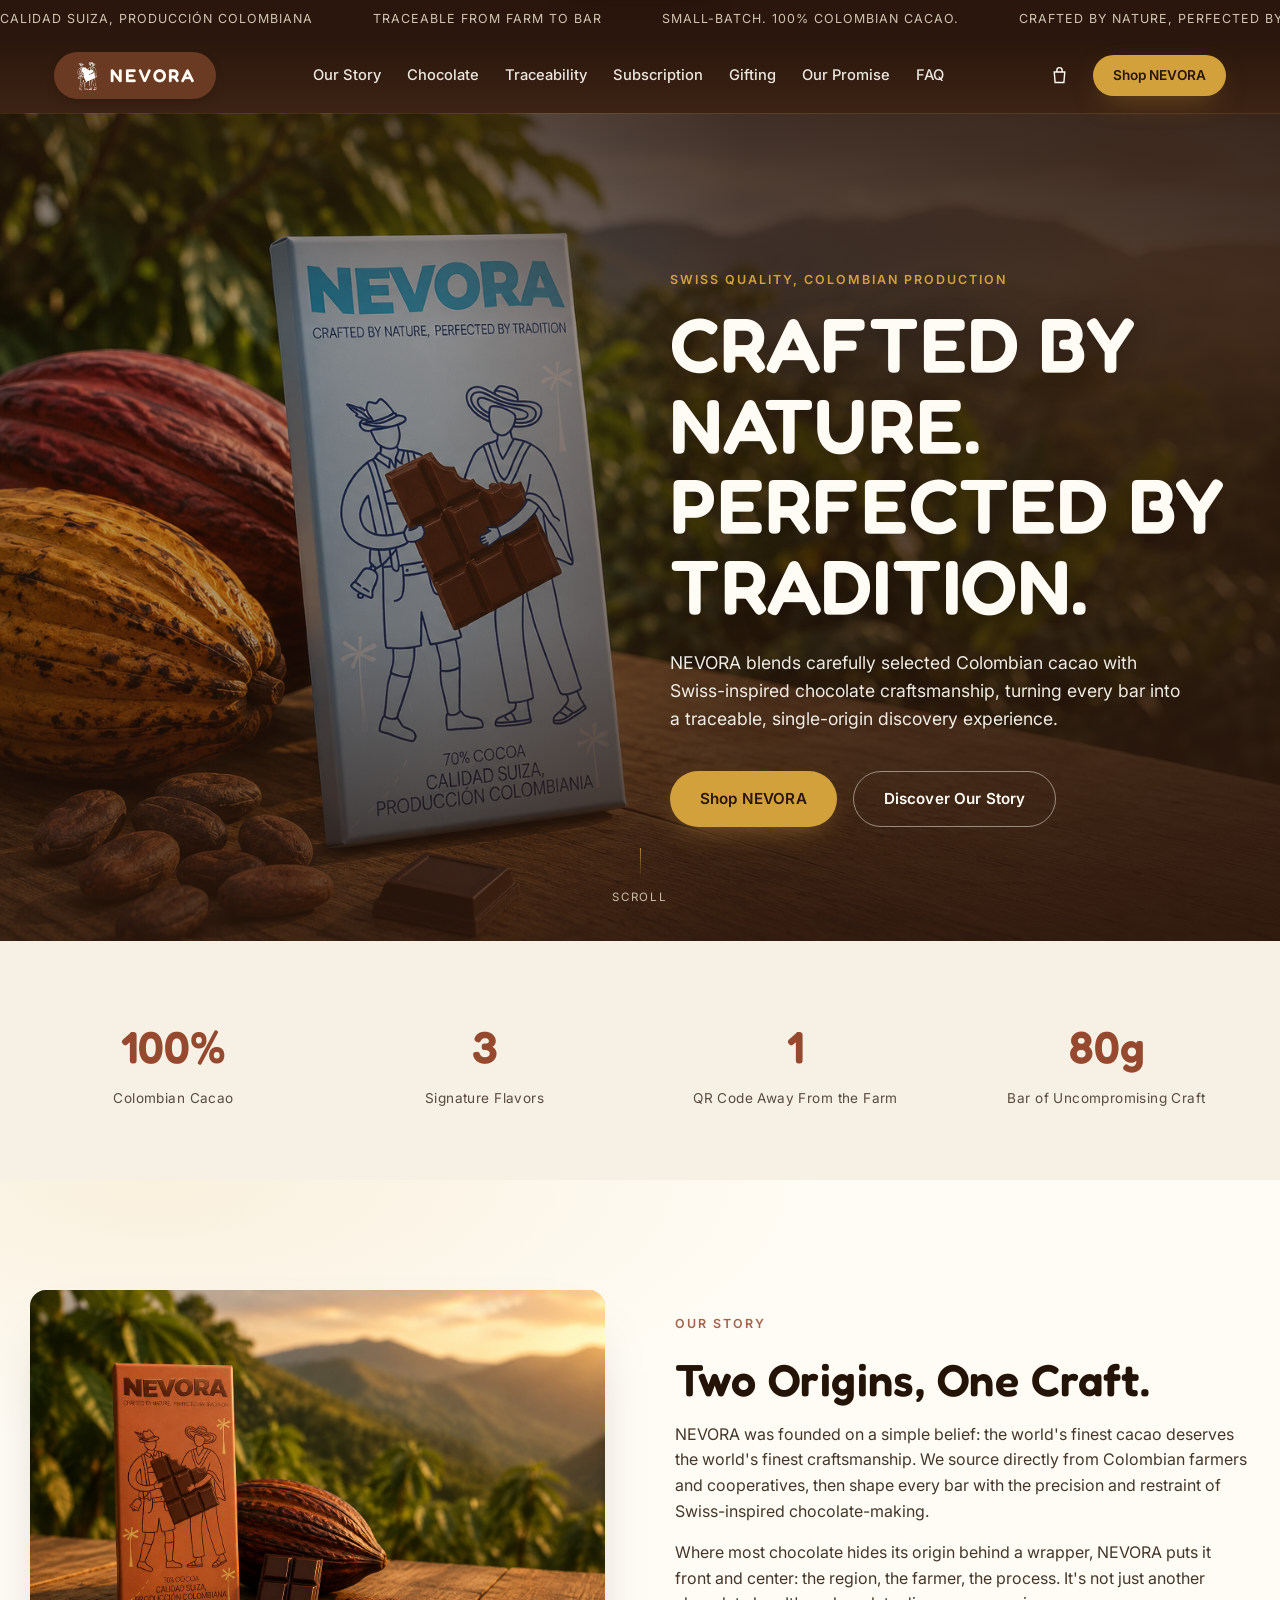
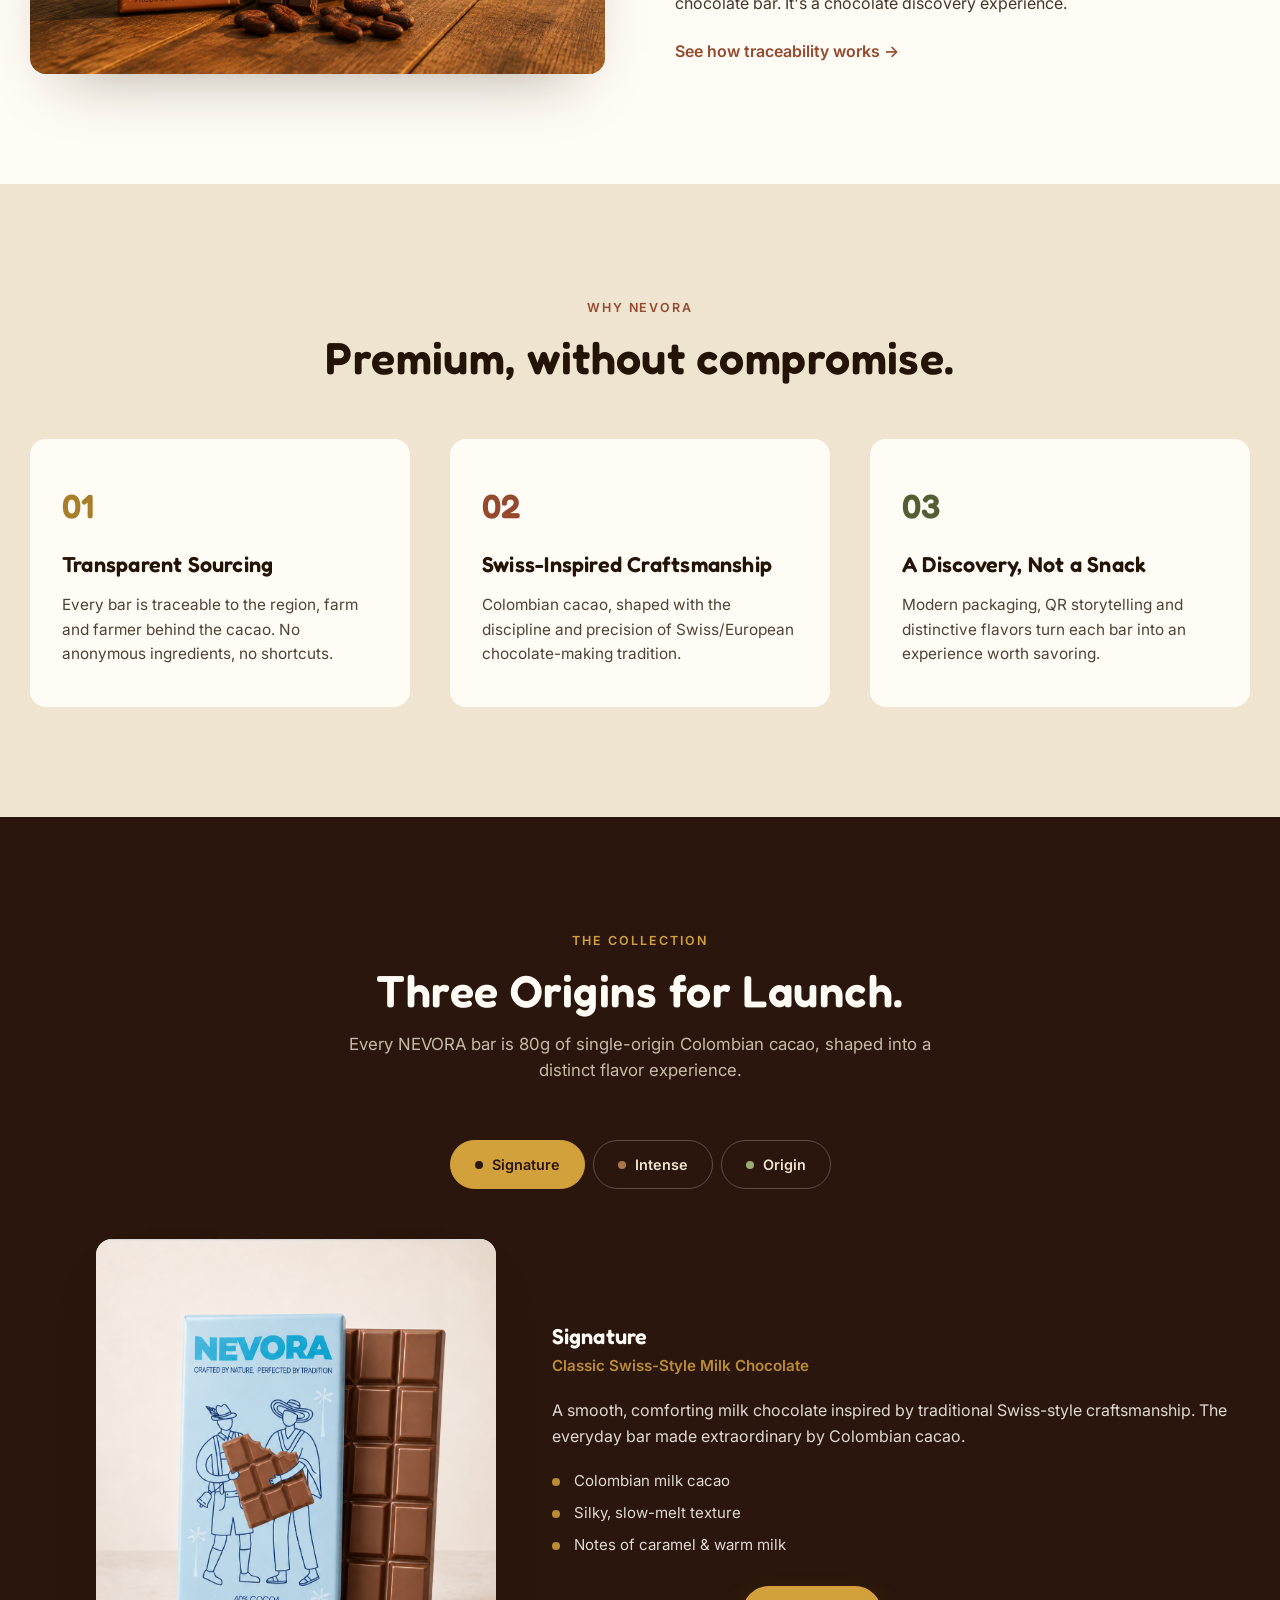
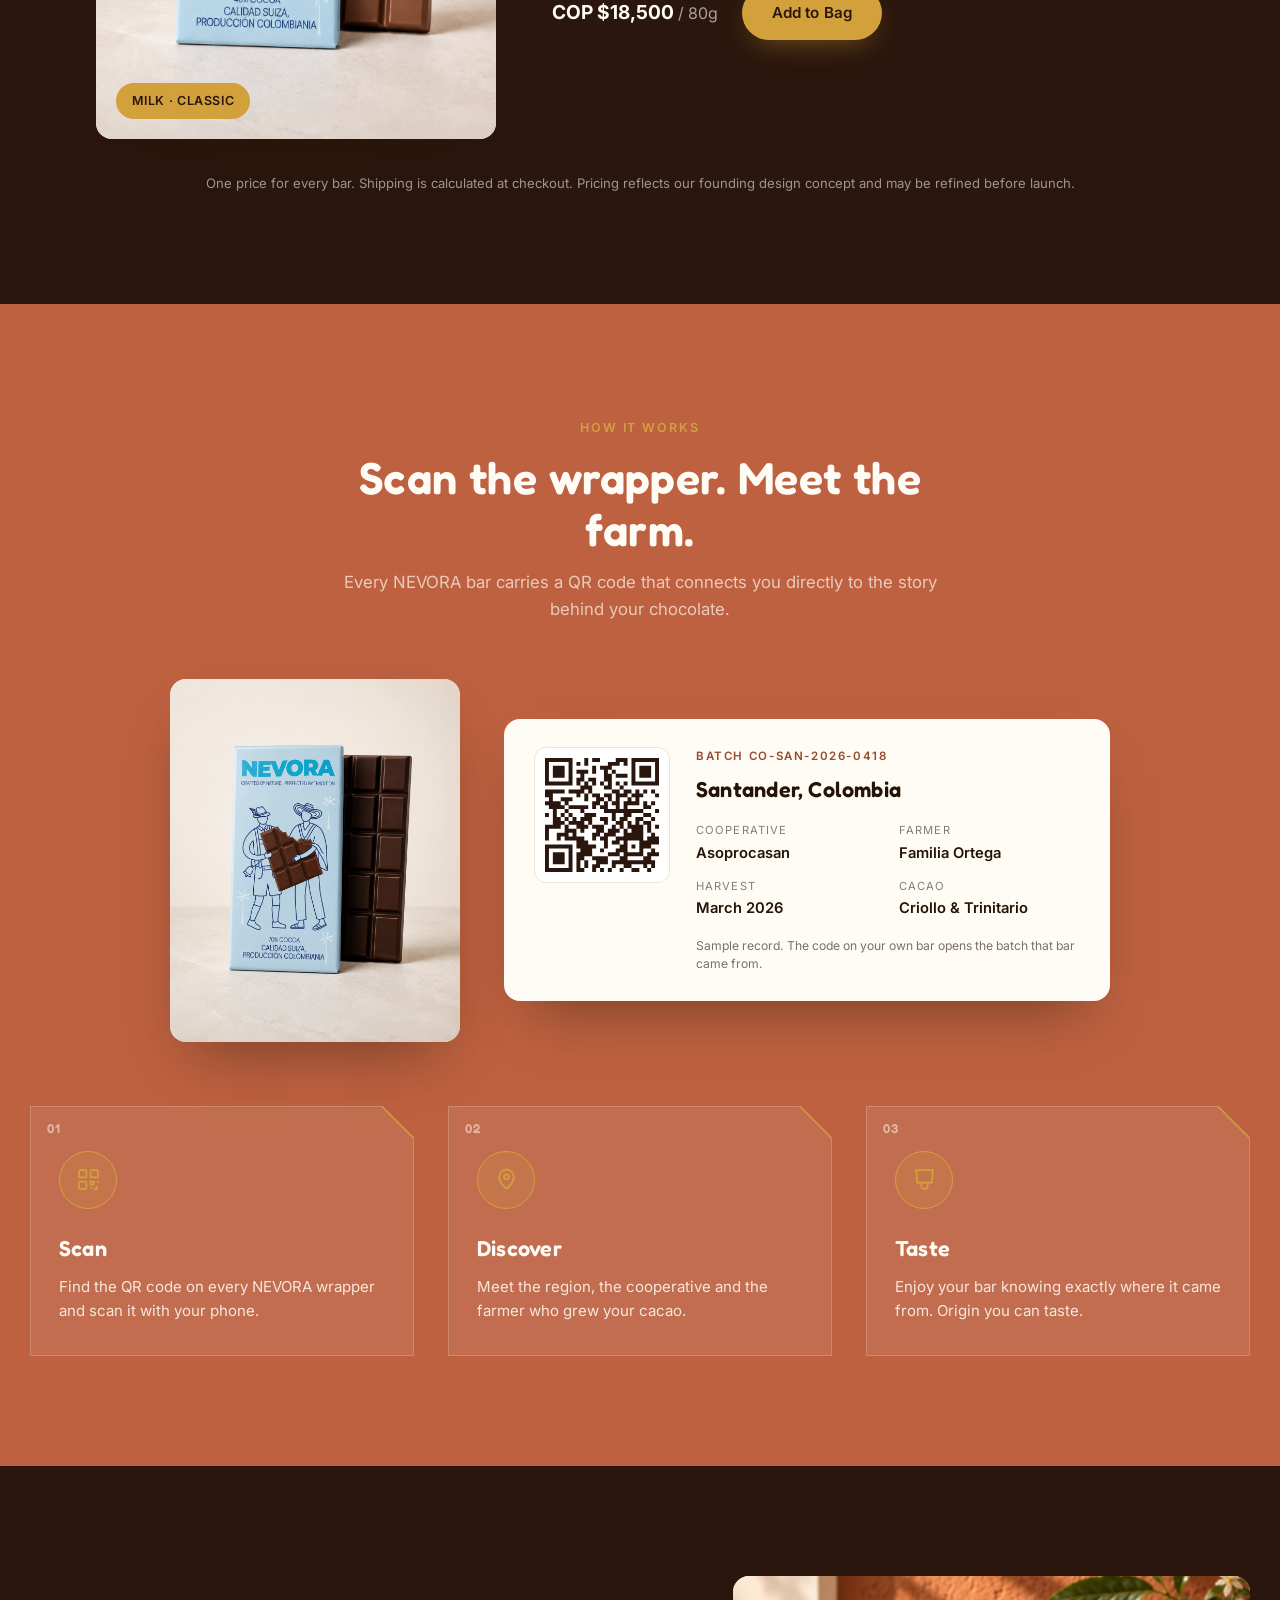
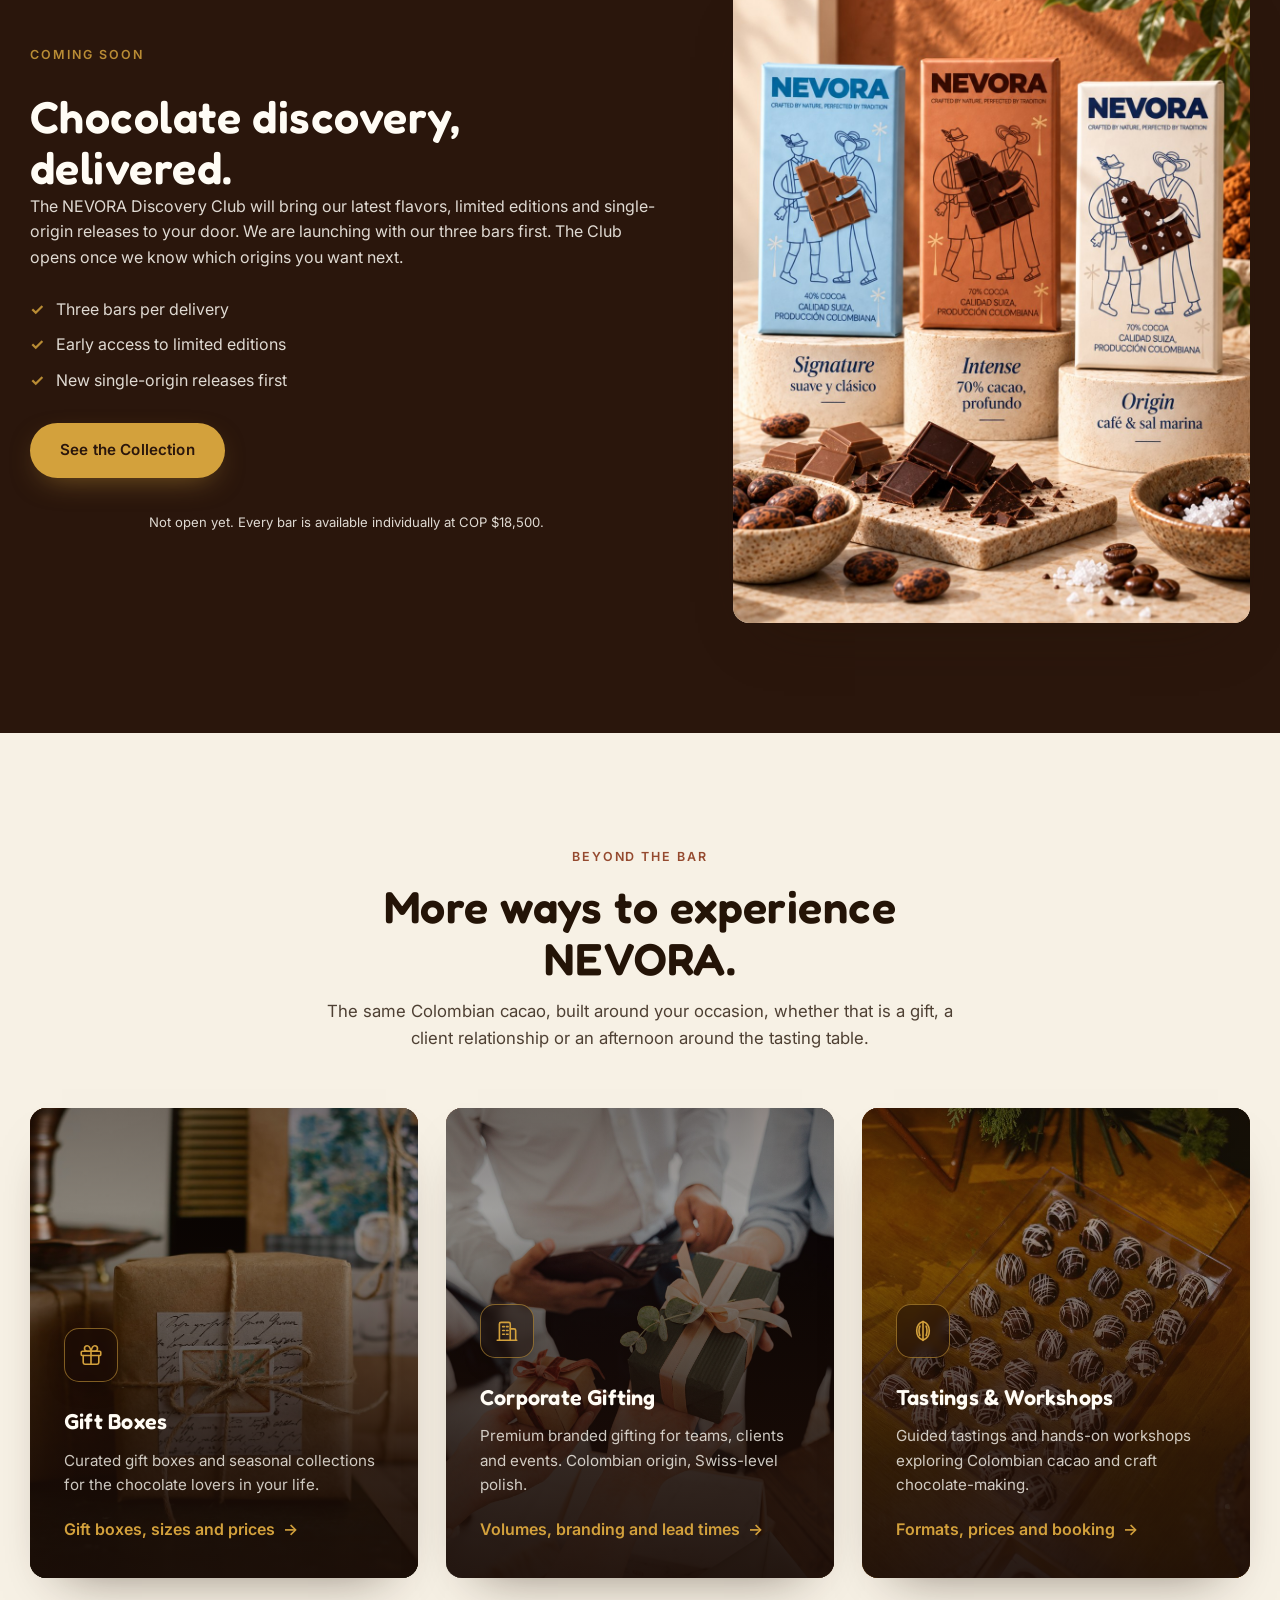
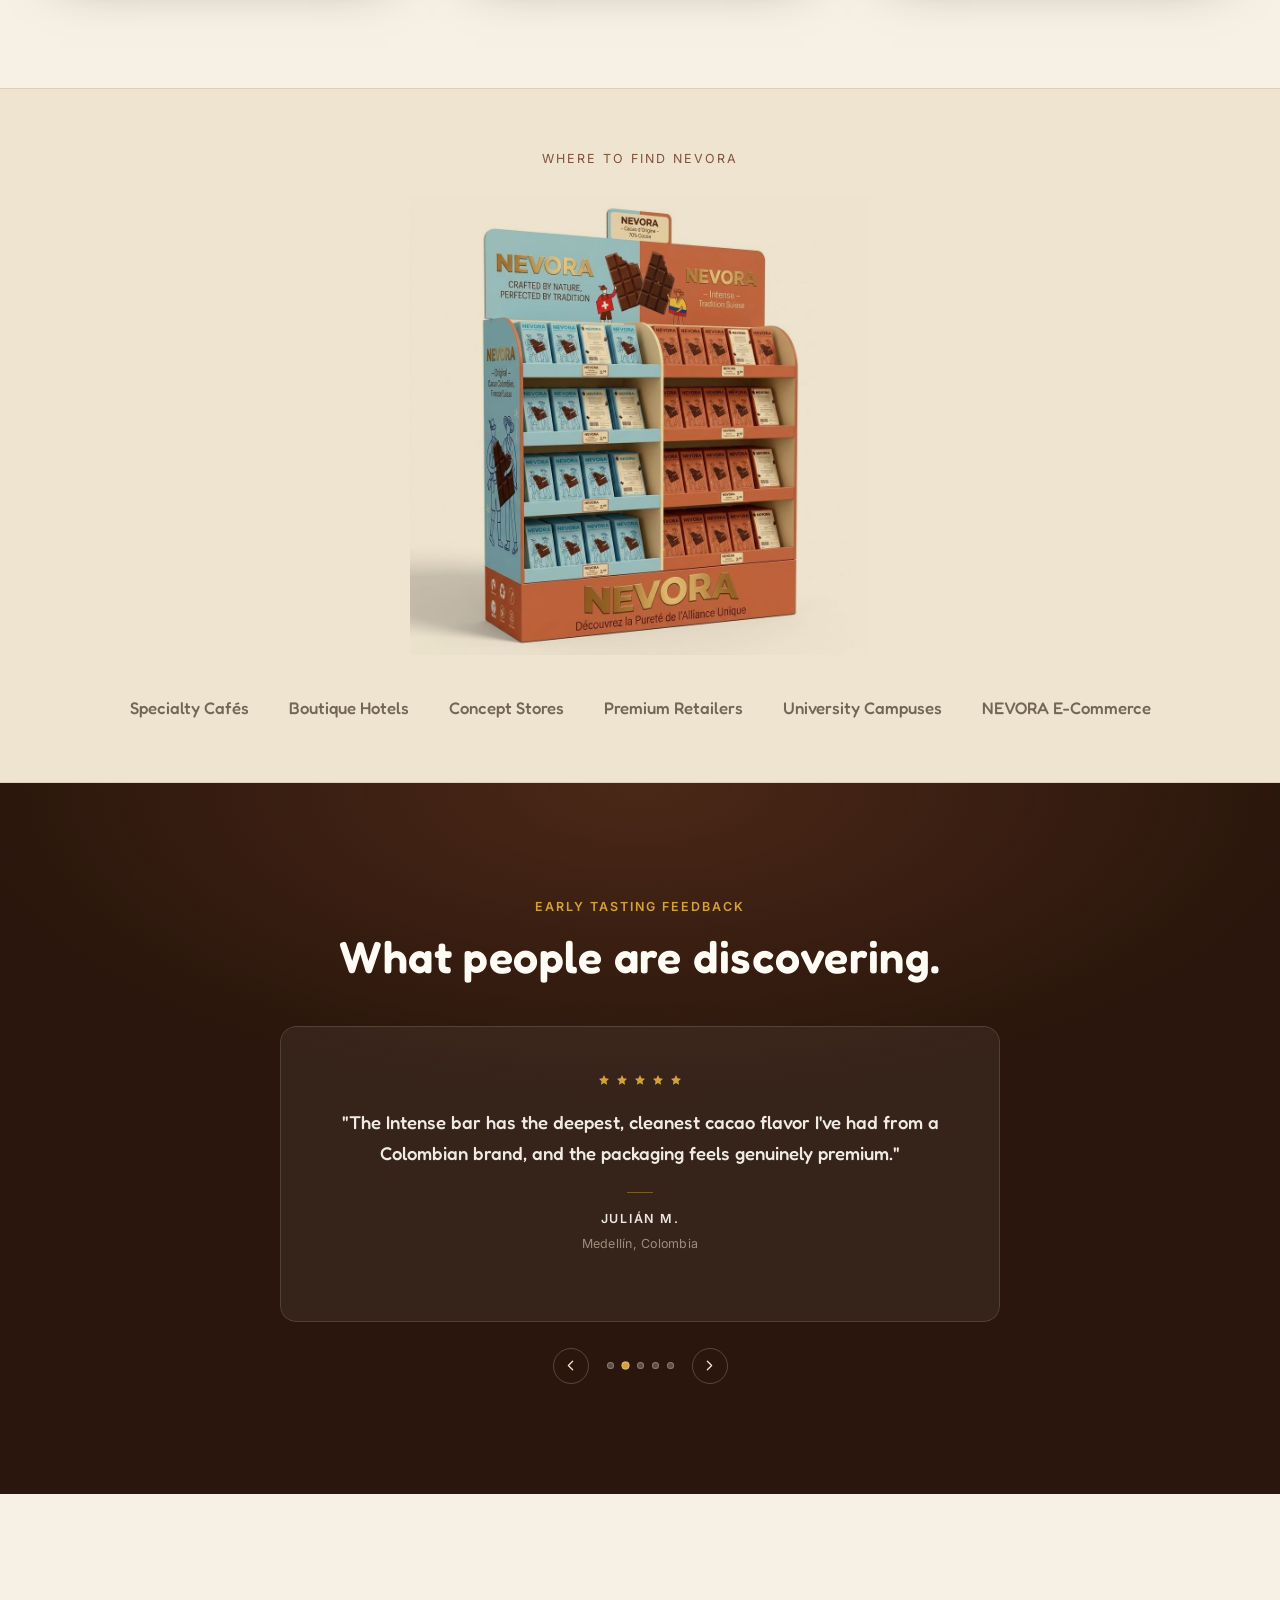
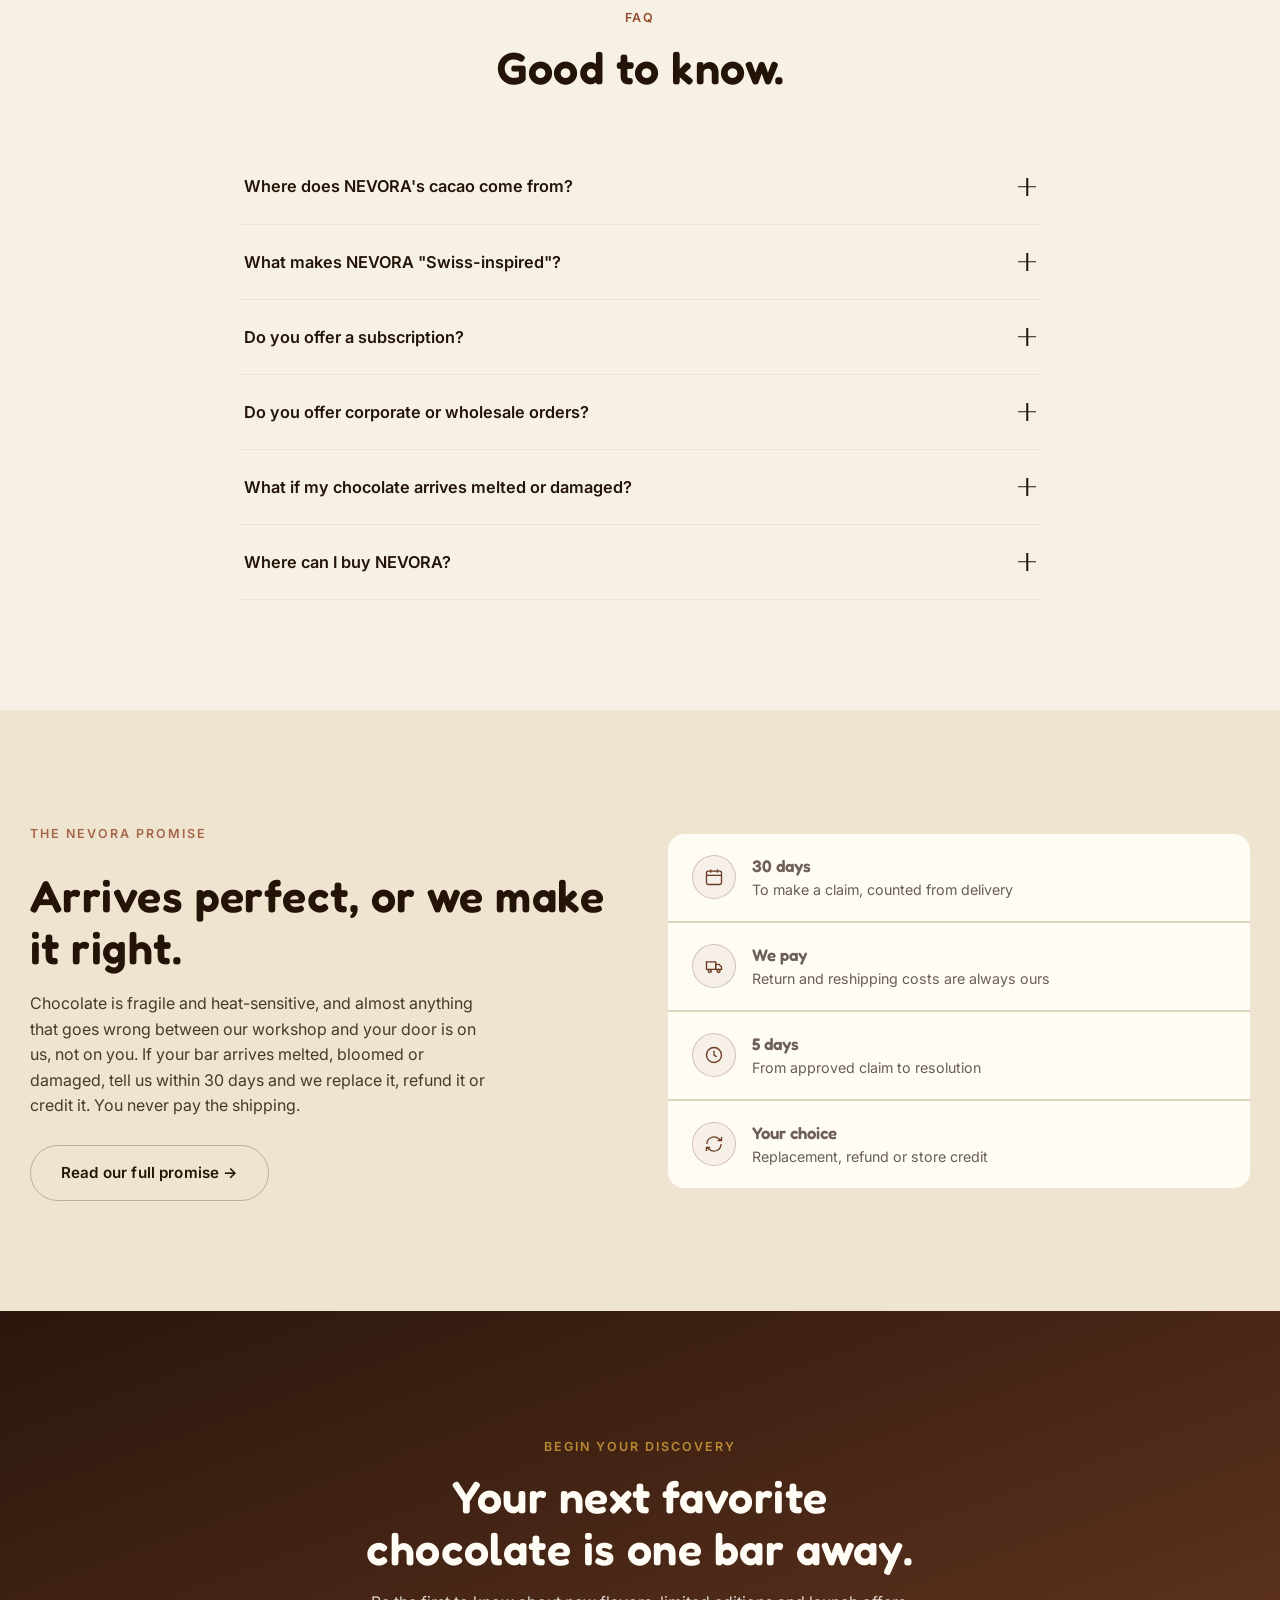
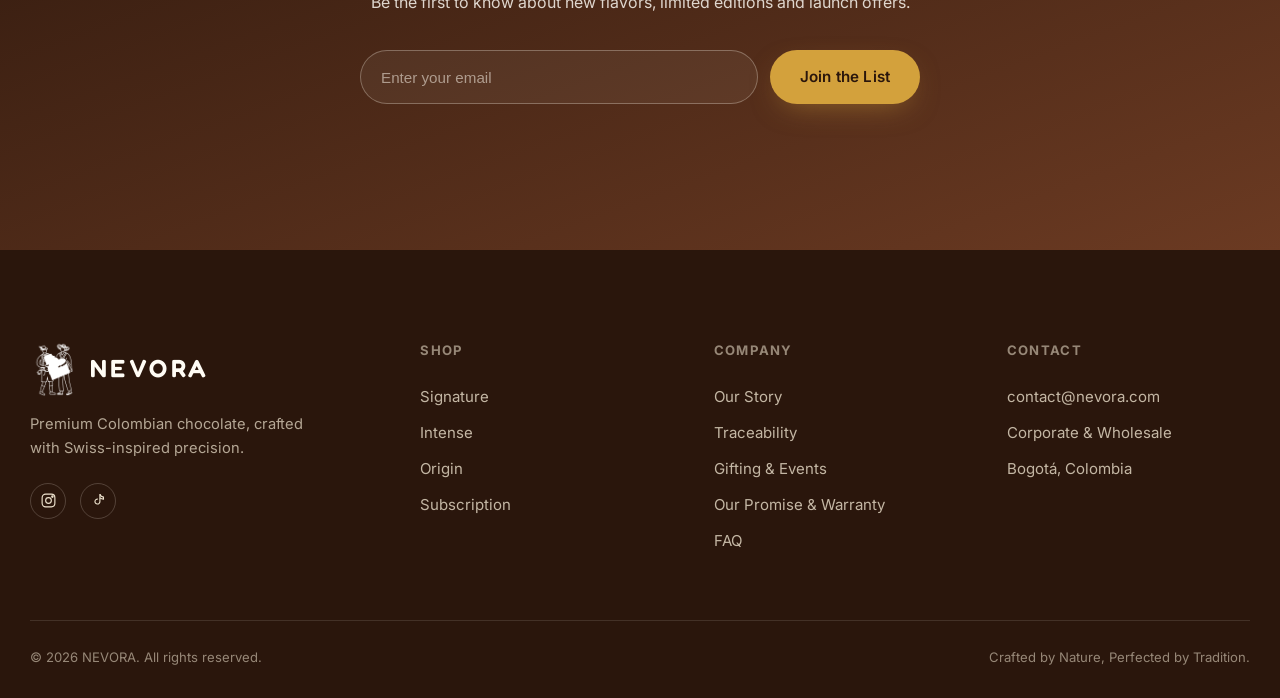
==== commit 58c053c0: "Warranty page, review slider, product images and design pass - Add Our Promise & Warranty page (warr" ====
--- a/index.html
+++ b/index.html
@@ -13,16 +13,28 @@
 </head>
 <body>
 
+<a href="#top" class="skip-link">Skip to content</a>
+
 <!-- Scroll progress indicator -->
 <div class="progress-bar" id="progressBar"></div>
 
 <!-- Rotating brand statement strip -->
 <div class="topbar">
+  <!-- Two identical sets so the track can scroll exactly one set width and loop
+       seamlessly without ever running empty. Keep both in sync if the copy changes. -->
   <div class="topbar__track" id="topbarTrack">
-    <span>Calidad Suiza, Producción Colombiana</span>
-    <span>Traceable From Farm to Bar</span>
-    <span>Small-Batch. 100% Colombian Cacao.</span>
-    <span>Crafted by Nature, Perfected by Tradition</span>
+    <div class="topbar__set">
+      <span>Calidad Suiza, Producción Colombiana</span>
+      <span>Traceable From Farm to Bar</span>
+      <span>Small-Batch. 100% Colombian Cacao.</span>
+      <span>Crafted by Nature, Perfected by Tradition</span>
+    </div>
+    <div class="topbar__set" aria-hidden="true">
+      <span>Calidad Suiza, Producción Colombiana</span>
+      <span>Traceable From Farm to Bar</span>
+      <span>Small-Batch. 100% Colombian Cacao.</span>
+      <span>Crafted by Nature, Perfected by Tradition</span>
+    </div>
   </div>
 </div>
 
@@ -30,8 +42,8 @@
 <header class="nav" id="siteNav">
   <div class="nav__inner">
     <a href="#top" class="nav__logo" aria-label="NEVORA home">
-      <img src="logo.png" alt="NEVORA" onerror="this.style.display='none'; this.nextElementSibling.style.display='inline-flex';">
-      <span class="nav__logo-fallback">NEVORA</span>
+      <img src="logo-white.png" alt="" onerror="this.remove();">
+      <span class="nav__logo-word">NEVORA</span>
     </a>
 
     <nav class="nav__links" aria-label="Primary">
@@ -39,6 +51,8 @@
       <a href="#chocolate">Chocolate</a>
       <a href="#traceability">Traceability</a>
       <a href="#subscribe">Subscription</a>
+      <a href="#experience">Gifting</a>
+      <a href="#warranty">Our Promise</a>
       <a href="#faq">FAQ</a>
     </nav>
 
@@ -61,12 +75,13 @@
     <a href="#traceability">Traceability</a>
     <a href="#subscribe">Subscription</a>
     <a href="#experience">Gifting &amp; Events</a>
+    <a href="#warranty">Our Promise</a>
     <a href="#faq">FAQ</a>
     <a href="#chocolate" class="button button--primary">Shop NEVORA</a>
   </div>
 </header>
 
-<main id="top">
+<main id="top" tabindex="-1">
 
   <!-- ============ HERO ============ -->
   <section class="hero">
@@ -75,12 +90,16 @@
       <div class="hero__overlay"></div>
     </div>
     <div class="hero__content reveal">
-      <p class="eyebrow eyebrow--light">Swiss Quality, Colombian Production</p>
-      <h1>Crafted by Nature.<br>Perfected by Tradition.</h1>
-      <p class="hero__lead">NEVORA blends carefully selected Colombian cacao with Swiss-inspired chocolate craftsmanship — turning every bar into a traceable, single-origin discovery experience.</p>
-      <div class="hero__actions">
-        <a href="#chocolate" class="button button--primary">Shop NEVORA</a>
-        <a href="#story" class="button button--ghost">Discover Our Story</a>
+      <!-- Copy sits in the right half so it never lands on the packshot, which
+           the hero photo keeps in the left third. -->
+      <div class="hero__copy">
+        <p class="eyebrow eyebrow--light">Swiss Quality, Colombian Production</p>
+        <h1>Crafted by Nature.<br>Perfected by Tradition.</h1>
+        <p class="hero__lead">NEVORA blends carefully selected Colombian cacao with Swiss-inspired chocolate craftsmanship, turning every bar into a traceable, single-origin discovery experience.</p>
+        <div class="hero__actions">
+          <a href="#chocolate" class="button button--primary">Shop NEVORA</a>
+          <a href="#story" class="button button--ghost">Discover Our Story</a>
+        </div>
       </div>
     </div>
     <a href="#stats" class="hero__scroll" aria-label="Scroll to explore">
@@ -127,7 +146,7 @@
         <p class="eyebrow">Our Story</p>
         <h2>Two Origins, One Craft.</h2>
         <p>NEVORA was founded on a simple belief: the world's finest cacao deserves the world's finest craftsmanship. We source directly from Colombian farmers and cooperatives, then shape every bar with the precision and restraint of Swiss-inspired chocolate-making.</p>
-        <p>Where most chocolate hides its origin behind a wrapper, NEVORA puts it front and center — the region, the farmer, the process. It's not just another chocolate bar. It's a chocolate discovery experience.</p>
+        <p>Where most chocolate hides its origin behind a wrapper, NEVORA puts it front and center: the region, the farmer, the process. It's not just another chocolate bar. It's a chocolate discovery experience.</p>
         <a href="#traceability" class="link-arrow">See how traceability works →</a>
       </div>
     </div>
@@ -143,7 +162,7 @@
       <div class="pillar reveal">
         <span class="pillar__num">01</span>
         <h3>Transparent Sourcing</h3>
-        <p>Every bar is traceable to the region, farm and farmer behind the cacao — no anonymous ingredients, no shortcuts.</p>
+        <p>Every bar is traceable to the region, farm and farmer behind the cacao. No anonymous ingredients, no shortcuts.</p>
       </div>
       <div class="pillar reveal">
         <span class="pillar__num">02</span>
@@ -179,12 +198,12 @@
         <div class="media flavors__media">
           <div class="media-placeholder">
             <svg viewBox="0 0 24 24" fill="none" stroke="currentColor" stroke-width="1.4"><rect x="3" y="5" width="18" height="14" rx="2"/><circle cx="9" cy="11" r="2"/><path d="m21 16-4.5-4.5a2 2 0 0 0-2.8 0L5 20"/></svg>
-            <span class="media-placeholder__file" id="flavorPlaceholderFile">image-4.jpg</span>
-            <span class="media-placeholder__desc" id="flavorPlaceholderDesc">NEVORA Signature — classic Swiss-style milk chocolate bar</span>
+            <span class="media-placeholder__file" id="flavorPlaceholderFile">milk-cocolate.png</span>
+            <span class="media-placeholder__desc" id="flavorPlaceholderDesc">NEVORA Signature, classic Swiss-style milk chocolate bar</span>
           </div>
-          <img src="image-4.jpg" alt="NEVORA Signature classic Swiss-style milk chocolate bar" data-flavor-image="signature" data-media-image class="is-active">
-          <img src="image-5.png" alt="NEVORA Intense — 70% Colombian dark chocolate bar and packaging" data-flavor-image="intense" data-media-image>
-          <img src="image-6.jpg" alt="NEVORA Origin coffee and sea salt chocolate bar" data-flavor-image="origin" data-media-image>
+          <img src="milk-cocolate.png" alt="NEVORA Signature, 40% cocoa milk chocolate bar in its light blue wrapper" data-flavor-image="signature" data-media-image class="is-active">
+          <img src="image-5.png" alt="NEVORA Intense, 70% Colombian dark chocolate bar and packaging" data-flavor-image="intense" data-media-image>
+          <img src="sea%20salt%20choco.png" alt="NEVORA Origin, 70% cocoa dark chocolate bar topped with sea salt crystals" data-flavor-image="origin" data-media-image>
           <span class="flavors__tag" data-flavor-tag="signature">Milk · Classic</span>
           <span class="flavors__tag" data-flavor-tag="intense">70% Dark</span>
           <span class="flavors__tag" data-flavor-tag="origin">Coffee &amp; Sea Salt</span>
@@ -195,14 +214,14 @@
           <article class="flavor-card is-active" data-flavor-content="signature">
             <h3>Signature</h3>
             <p class="flavor-card__subtitle">Classic Swiss-Style Milk Chocolate</p>
-            <p>A smooth, comforting milk chocolate inspired by traditional Swiss-style craftsmanship — the everyday bar made extraordinary by Colombian cacao.</p>
+            <p>A smooth, comforting milk chocolate inspired by traditional Swiss-style craftsmanship. The everyday bar made extraordinary by Colombian cacao.</p>
             <ul class="flavor-card__notes">
               <li>Colombian milk cacao</li>
               <li>Silky, slow-melt texture</li>
               <li>Notes of caramel &amp; warm milk</li>
             </ul>
             <div class="flavor-card__buy">
-              <span class="flavor-card__price">COP $27,900 <small>/ 80g</small></span>
+              <span class="flavor-card__price">COP $18,500 <small>/ 80g</small></span>
               <button class="button button--primary" data-add-to-bag="Signature">Add to Bag</button>
             </div>
           </article>
@@ -210,14 +229,14 @@
           <article class="flavor-card" data-flavor-content="intense">
             <h3>Intense</h3>
             <p class="flavor-card__subtitle">70% Colombian Dark Chocolate</p>
-            <p>A bold, high-cacao dark chocolate built around the natural flavor and quality of Colombian cacao — for those who want the origin to speak for itself.</p>
+            <p>A bold, high-cacao dark chocolate built around the natural flavor and quality of Colombian cacao, for those who want the origin to speak for itself.</p>
             <ul class="flavor-card__notes">
               <li>70% Colombian dark cacao</li>
               <li>Deep, fruit-forward profile</li>
               <li>Subtle bitterness, clean finish</li>
             </ul>
             <div class="flavor-card__buy">
-              <span class="flavor-card__price">COP $27,900 <small>/ 80g</small></span>
+              <span class="flavor-card__price">COP $18,500 <small>/ 80g</small></span>
               <button class="button button--primary" data-add-to-bag="Intense">Add to Bag</button>
             </div>
           </article>
@@ -225,21 +244,21 @@
           <article class="flavor-card" data-flavor-content="origin">
             <h3>Origin</h3>
             <p class="flavor-card__subtitle">Coffee &amp; Sea Salt Chocolate</p>
-            <p>A Colombian-inspired pairing of dark cacao, roasted coffee and sea salt — our most distinctive bar, built for chocolate explorers.</p>
+            <p>A Colombian-inspired pairing of dark cacao, roasted coffee and sea salt. Our most distinctive bar, built for chocolate explorers.</p>
             <ul class="flavor-card__notes">
               <li>Dark cacao base</li>
               <li>Colombian coffee infusion</li>
               <li>Finished with sea salt crystals</li>
             </ul>
             <div class="flavor-card__buy">
-              <span class="flavor-card__price">COP $27,900 <small>/ 80g</small></span>
+              <span class="flavor-card__price">COP $18,500 <small>/ 80g</small></span>
               <button class="button button--primary" data-add-to-bag="Origin">Add to Bag</button>
             </div>
           </article>
 
         </div>
       </div>
-      <p class="flavors__note">Pricing shown reflects our founding design concept and may be refined before launch.</p>
+      <p class="flavors__note">One price for every bar. Shipping is calculated at checkout. Pricing reflects our founding design concept and may be refined before launch.</p>
     </div>
   </section>
 
@@ -250,33 +269,72 @@
       <h2>Scan the wrapper. Meet the farm.</h2>
       <p class="section-lead">Every NEVORA bar carries a QR code that connects you directly to the story behind your chocolate.</p>
     </div>
-    <div class="traceability__product reveal">
-      <div class="media traceability__media">
+    <!-- The packshot shows the front of the bar; the code itself is printed on the
+         back, so it gets its own card here rather than being claimed on a photo
+         that does not show it. The record is demo data for the prototype. -->
+    <div class="trace-showcase reveal">
+      <div class="media trace-showcase__pack">
         <div class="media-placeholder">
           <svg viewBox="0 0 24 24" fill="none" stroke="currentColor" stroke-width="1.4"><rect x="3" y="5" width="18" height="14" rx="2"/><circle cx="9" cy="11" r="2"/><path d="m21 16-4.5-4.5a2 2 0 0 0-2.8 0L5 20"/></svg>
           <span class="media-placeholder__file">image-3.png</span>
-          <span class="media-placeholder__desc">NEVORA wrapper with QR code, ready to scan</span>
-        </div>
-        <img src="image-3.png" alt="NEVORA chocolate bar and wrapper — the QR traceability code appears on every pack" data-media-image>
-      </div>
+          <span class="media-placeholder__desc">NEVORA bar and wrapper, front of pack</span>
+        </div>
+        <img src="image-3.png" alt="NEVORA chocolate bar standing beside its wrapper" data-media-image>
+      </div>
+
+      <figure class="trace-card">
+        <div class="trace-card__code">
+          <img src="qr-trace.svg" alt="QR code printed on the back of every NEVORA wrapper" width="140" height="140" loading="lazy">
+        </div>
+        <figcaption class="trace-card__body">
+          <p class="trace-card__label">Batch CO-SAN-2026-0418</p>
+          <h3>Santander, Colombia</h3>
+          <dl class="trace-card__facts">
+            <div><dt>Cooperative</dt><dd>Asoprocasan</dd></div>
+            <div><dt>Farmer</dt><dd>Familia Ortega</dd></div>
+            <div><dt>Harvest</dt><dd>March 2026</dd></div>
+            <div><dt>Cacao</dt><dd>Criollo &amp; Trinitario</dd></div>
+          </dl>
+          <p class="trace-card__note">Sample record. The code on your own bar opens the batch that bar came from.</p>
+        </figcaption>
+      </figure>
     </div>
     <div class="steps">
       <div class="step reveal">
-        <span class="step__num">01</span>
-        <h3>Scan</h3>
-        <p>Find the QR code on every NEVORA wrapper and scan it with your phone.</p>
-      </div>
-      <div class="step__connector reveal" aria-hidden="true"></div>
+        <div class="step__card">
+          <span class="step__num">01</span>
+          <span class="step__badge">
+            <svg viewBox="0 0 24 24" fill="none" stroke="currentColor" stroke-width="1.6"><rect x="3" y="3" width="7" height="7" rx="1"/><rect x="14" y="3" width="7" height="7" rx="1"/><rect x="3" y="14" width="7" height="7" rx="1"/><path d="M14 14h3v3h-3zM20 14h1v1M14 20h1v1M20 18v3h-3"/></svg>
+          </span>
+          <h3>Scan</h3>
+          <p>Find the QR code on every NEVORA wrapper and scan it with your phone.</p>
+        </div>
+      </div>
+      <div class="step__arrow reveal" aria-hidden="true">
+        <svg viewBox="0 0 24 24" fill="none" stroke="currentColor" stroke-width="2"><path d="M9 6l6 6-6 6"/></svg>
+      </div>
       <div class="step reveal">
-        <span class="step__num">02</span>
-        <h3>Discover</h3>
-        <p>Meet the region, the cooperative and the farmer who grew your cacao.</p>
-      </div>
-      <div class="step__connector reveal" aria-hidden="true"></div>
+        <div class="step__card">
+          <span class="step__num">02</span>
+          <span class="step__badge">
+            <svg viewBox="0 0 24 24" fill="none" stroke="currentColor" stroke-width="1.6"><path d="M12 21s-7-6.1-7-11.5A7 7 0 0 1 19 9.5C19 14.9 12 21 12 21Z"/><circle cx="12" cy="9.5" r="2.4"/></svg>
+          </span>
+          <h3>Discover</h3>
+          <p>Meet the region, the cooperative and the farmer who grew your cacao.</p>
+        </div>
+      </div>
+      <div class="step__arrow reveal" aria-hidden="true">
+        <svg viewBox="0 0 24 24" fill="none" stroke="currentColor" stroke-width="2"><path d="M9 6l6 6-6 6"/></svg>
+      </div>
       <div class="step reveal">
-        <span class="step__num">03</span>
-        <h3>Taste</h3>
-        <p>Enjoy your bar knowing exactly where it came from — origin you can taste.</p>
+        <div class="step__card">
+          <span class="step__num">03</span>
+          <span class="step__badge">
+            <svg viewBox="0 0 24 24" fill="none" stroke="currentColor" stroke-width="1.6"><path d="M4 3h16l-1 12H5L4 3Z"/><path d="M9 15v3a3 3 0 0 0 6 0v-3"/></svg>
+          </span>
+          <h3>Taste</h3>
+          <p>Enjoy your bar knowing exactly where it came from. Origin you can taste.</p>
+        </div>
       </div>
     </div>
   </section>
@@ -285,66 +343,112 @@
   <section class="subscribe" id="subscribe">
     <div class="subscribe__grid">
       <div class="subscribe__content reveal">
-        <p class="eyebrow eyebrow--light">Subscription</p>
+        <p class="eyebrow eyebrow--light">Coming Soon</p>
         <h2 class="light">Chocolate discovery, delivered.</h2>
-        <p>Join the NEVORA Discovery Club and receive our latest flavors, limited editions and single-origin releases at your door.</p>
-
-        <div class="toggle" role="tablist" aria-label="Billing frequency">
-          <button class="toggle__option is-active" data-plan="monthly">Monthly</button>
-          <button class="toggle__option" data-plan="quarterly">Quarterly <span class="toggle__badge">Save 15%</span></button>
-        </div>
-
-        <div class="plan-price">
-          <span class="plan-price__amount" data-price-monthly="COP $74,900" data-price-quarterly="COP $190,900">COP $74,900</span>
-          <span class="plan-price__period" data-period-monthly="/ month" data-period-quarterly="/ every 3 months">/ month</span>
-        </div>
+        <p>The NEVORA Discovery Club will bring our latest flavors, limited editions and single-origin releases to your door. We are launching with our three bars first. The Club opens once we know which origins you want next.</p>
+
         <ul class="plan-list">
-          <li>3 signature bars per delivery</li>
+          <li>Three bars per delivery</li>
           <li>Early access to limited editions</li>
-          <li>Free shipping across Colombia</li>
-          <li>Pause or cancel anytime</li>
+          <li>New single-origin releases first</li>
         </ul>
-        <button class="button button--primary" id="subscribeBtn">Start Your Subscription</button>
-        <p class="flavors__note">Subscription pricing is illustrative during our founding phase.</p>
+        <button class="button button--primary" id="subscribeBtn">See the Collection</button>
+        <p class="flavors__note">Not open yet. Every bar is available individually at COP $18,500.</p>
       </div>
       <div class="subscribe__media reveal">
         <div class="media">
           <div class="media-placeholder">
             <svg viewBox="0 0 24 24" fill="none" stroke="currentColor" stroke-width="1.4"><rect x="3" y="5" width="18" height="14" rx="2"/><circle cx="9" cy="11" r="2"/><path d="m21 16-4.5-4.5a2 2 0 0 0-2.8 0L5 20"/></svg>
             <span class="media-placeholder__file">image-7.jpg</span>
-            <span class="media-placeholder__desc">NEVORA chocolate subscription box with three flavors</span>
+            <span class="media-placeholder__desc">NEVORA Signature, Intense and Origin bars on stone pedestals with Colombian cacao beans, coffee beans and sea salt</span>
           </div>
-          <img src="image-7.jpg" alt="NEVORA chocolate subscription box with three flavors" data-media-image>
+          <img src="image-7.jpg" alt="NEVORA Signature, Intense and Origin bars on stone pedestals with Colombian cacao beans, coffee beans and sea salt" data-media-image>
         </div>
       </div>
     </div>
   </section>
 
   <!-- ============ GIFTING / B2B EXPERIENCE ============ -->
+  <!-- Card photography: Pexels (free licence, no attribution required).
+       image-12.jpg pexels.com/photo/34769301 image-10.jpg pexels.com/photo/5486837
+       image-11.jpg pexels.com/photo/29098395. Swap for NEVORA's own shots before launch. -->
   <section class="experience" id="experience">
     <div class="section-head reveal">
       <p class="eyebrow">Beyond the Bar</p>
       <h2>More ways to experience NEVORA.</h2>
+      <p class="section-lead">The same Colombian cacao, built around your occasion, whether that is a gift, a client relationship or an afternoon around the tasting table.</p>
     </div>
     <div class="experience__grid">
-      <div class="experience-card reveal">
-        <div class="experience-card__icon">🎁</div>
-        <h3>Gift Boxes</h3>
-        <p>Curated gift boxes and seasonal collections for the chocolate lovers in your life.</p>
-        <a href="#faq" class="link-arrow">Learn more →</a>
-      </div>
-      <div class="experience-card reveal">
-        <div class="experience-card__icon">🏢</div>
-        <h3>Corporate Gifting</h3>
-        <p>Premium branded gifting for teams, clients and events — Colombian origin, Swiss-level polish.</p>
-        <a href="#faq" class="link-arrow">Learn more →</a>
-      </div>
-      <div class="experience-card reveal">
-        <div class="experience-card__icon">🍫</div>
-        <h3>Tastings &amp; Workshops</h3>
-        <p>Guided tastings and hands-on workshops exploring Colombian cacao and craft chocolate-making.</p>
-        <a href="#faq" class="link-arrow">Learn more →</a>
-      </div>
+      <article class="experience-card reveal">
+        <div class="experience-card__media">
+          <img src="image-12.jpg" alt="" aria-hidden="true" loading="lazy" decoding="async" data-media-image>
+          <span class="experience-card__hint">
+            <svg viewBox="0 0 24 24" fill="none" stroke="currentColor" stroke-width="1.5"><rect x="3" y="5" width="18" height="14" rx="2"/><circle cx="9" cy="11" r="2"/><path d="m21 16-4.5-4.5a2 2 0 0 0-2.8 0L5 20"/></svg>
+            <span class="experience-card__hint-file">image-12.jpg</span>
+            <span class="experience-card__hint-desc">Kraft gift boxes tied with twine</span>
+          </span>
+        </div>
+        <div class="experience-card__body">
+          <span class="experience-card__icon">
+            <svg viewBox="0 0 24 24" fill="none" stroke="currentColor" stroke-width="1.5" stroke-linecap="round" stroke-linejoin="round" aria-hidden="true">
+              <rect x="3" y="8.5" width="18" height="4" rx="1"/>
+              <path d="M4.8 12.5V19a1.5 1.5 0 0 0 1.5 1.5h11.4a1.5 1.5 0 0 0 1.5-1.5v-6.5"/>
+              <path d="M12 8.5v12"/>
+              <path d="M12 8.5S10.9 3.5 8.5 3.5a2.5 2.5 0 0 0 0 5z"/>
+              <path d="M12 8.5s1.1-5 3.5-5a2.5 2.5 0 0 1 0 5z"/>
+            </svg>
+          </span>
+          <h3>Gift Boxes</h3>
+          <p>Curated gift boxes and seasonal collections for the chocolate lovers in your life.</p>
+          <a href="beyond-the-bar.html#gift-boxes" class="link-arrow link-arrow--light">Gift boxes, sizes and prices <span aria-hidden="true">→</span></a>
+        </div>
+      </article>
+      <article class="experience-card reveal">
+        <div class="experience-card__media">
+          <img src="image-10.jpg" alt="" aria-hidden="true" loading="lazy" decoding="async" data-media-image>
+          <span class="experience-card__hint">
+            <svg viewBox="0 0 24 24" fill="none" stroke="currentColor" stroke-width="1.5"><rect x="3" y="5" width="18" height="14" rx="2"/><circle cx="9" cy="11" r="2"/><path d="m21 16-4.5-4.5a2 2 0 0 0-2.8 0L5 20"/></svg>
+            <span class="experience-card__hint-file">image-10.jpg</span>
+            <span class="experience-card__hint-desc">Wrapped gifts exchanged at work</span>
+          </span>
+        </div>
+        <div class="experience-card__body">
+          <span class="experience-card__icon">
+            <svg viewBox="0 0 24 24" fill="none" stroke="currentColor" stroke-width="1.5" stroke-linecap="round" stroke-linejoin="round" aria-hidden="true">
+              <path d="M3 20.5h18"/>
+              <path d="M5 20.5V5.5A1.5 1.5 0 0 1 6.5 4h7A1.5 1.5 0 0 1 15 5.5v15"/>
+              <path d="M15 10h3.5A1.5 1.5 0 0 1 20 11.5v9"/>
+              <path d="M8 8h1.5M8 11.5h1.5M8 15h1.5M11.5 8H13M11.5 11.5H13M11.5 15H13"/>
+            </svg>
+          </span>
+          <h3>Corporate Gifting</h3>
+          <p>Premium branded gifting for teams, clients and events. Colombian origin, Swiss-level polish.</p>
+          <a href="beyond-the-bar.html#corporate-gifting" class="link-arrow link-arrow--light">Volumes, branding and lead times <span aria-hidden="true">→</span></a>
+        </div>
+      </article>
+      <article class="experience-card reveal">
+        <div class="experience-card__media">
+          <img src="image-11.jpg" alt="" aria-hidden="true" loading="lazy" decoding="async" data-media-image>
+          <span class="experience-card__hint">
+            <svg viewBox="0 0 24 24" fill="none" stroke="currentColor" stroke-width="1.5"><rect x="3" y="5" width="18" height="14" rx="2"/><circle cx="9" cy="11" r="2"/><path d="m21 16-4.5-4.5a2 2 0 0 0-2.8 0L5 20"/></svg>
+            <span class="experience-card__hint-file">image-11.jpg</span>
+            <span class="experience-card__hint-desc">Truffles on a tasting table</span>
+          </span>
+        </div>
+        <div class="experience-card__body">
+          <span class="experience-card__icon">
+            <svg viewBox="0 0 24 24" fill="none" stroke="currentColor" stroke-width="1.5" stroke-linecap="round" stroke-linejoin="round" aria-hidden="true">
+              <path d="M12 3.2c3.6 1.1 5.8 4.3 5.8 8.6s-2.2 7.5-5.8 8.6c-3.6-1.1-5.8-4.3-5.8-8.6S8.4 4.3 12 3.2Z"/>
+              <path d="M12 3.2v17.6"/>
+              <path d="M9.1 7.4c-.5 1.5-.8 3-.8 4.4s.3 2.9.8 4.4"/>
+              <path d="M14.9 7.4c.5 1.5.8 3 .8 4.4s-.3 2.9-.8 4.4"/>
+            </svg>
+          </span>
+          <h3>Tastings &amp; Workshops</h3>
+          <p>Guided tastings and hands-on workshops exploring Colombian cacao and craft chocolate-making.</p>
+          <a href="beyond-the-bar.html#tastings" class="link-arrow link-arrow--light">Formats, prices and booking <span aria-hidden="true">→</span></a>
+        </div>
+      </article>
     </div>
   </section>
 
@@ -370,28 +474,103 @@
   </section>
 
   <!-- ============ TESTIMONIALS ============ -->
-  <!-- Placeholder tasting feedback for design/prototype purposes — replace with real customer quotes before launch. -->
+  <!-- Placeholder tasting feedback for design/prototype purposes. Replace with real customer quotes and real ratings before launch. -->
   <section class="testimonials">
     <div class="section-head reveal">
       <p class="eyebrow">Early Tasting Feedback</p>
       <h2>What people are discovering.</h2>
     </div>
     <div class="testimonial-slider reveal" id="testimonialSlider">
-      <div class="testimonial-track" id="testimonialTrack">
-        <blockquote class="testimonial">
-          <p>"Scanning the QR code and seeing the actual farm behind my bar completely changed how I think about chocolate."</p>
-          <cite>— Camila R., Bogotá</cite>
-        </blockquote>
-        <blockquote class="testimonial">
-          <p>"The Intense bar has the deepest, cleanest cacao flavor I've had from a Colombian brand — and the packaging feels genuinely premium."</p>
-          <cite>— Julián M., Medellín</cite>
-        </blockquote>
-        <blockquote class="testimonial">
-          <p>"Origin is unlike anything else on the shelf. Coffee and sea salt with real Colombian cacao — it's a discovery every time."</p>
-          <cite>— Laura T., Chía</cite>
-        </blockquote>
-      </div>
-      <div class="testimonial-dots" id="testimonialDots"></div>
+      <div class="testimonial-viewport">
+        <div class="testimonial-track" id="testimonialTrack">
+
+          <blockquote class="testimonial">
+            <span class="testimonial__stars" role="img" aria-label="Rated 5 out of 5">
+              <svg viewBox="0 0 24 24" fill="currentColor" aria-hidden="true"><path d="m12 3.4 2.6 5.6 6 .8-4.4 4.2 1.1 6-5.3-2.9-5.3 2.9 1.1-6L3.4 9.8l6-.8Z"/></svg>
+              <svg viewBox="0 0 24 24" fill="currentColor" aria-hidden="true"><path d="m12 3.4 2.6 5.6 6 .8-4.4 4.2 1.1 6-5.3-2.9-5.3 2.9 1.1-6L3.4 9.8l6-.8Z"/></svg>
+              <svg viewBox="0 0 24 24" fill="currentColor" aria-hidden="true"><path d="m12 3.4 2.6 5.6 6 .8-4.4 4.2 1.1 6-5.3-2.9-5.3 2.9 1.1-6L3.4 9.8l6-.8Z"/></svg>
+              <svg viewBox="0 0 24 24" fill="currentColor" aria-hidden="true"><path d="m12 3.4 2.6 5.6 6 .8-4.4 4.2 1.1 6-5.3-2.9-5.3 2.9 1.1-6L3.4 9.8l6-.8Z"/></svg>
+              <svg viewBox="0 0 24 24" fill="currentColor" aria-hidden="true"><path d="m12 3.4 2.6 5.6 6 .8-4.4 4.2 1.1 6-5.3-2.9-5.3 2.9 1.1-6L3.4 9.8l6-.8Z"/></svg>
+            </span>
+            <p>"Scanning the QR code and seeing the actual farm behind my bar completely changed how I think about chocolate."</p>
+            <footer class="testimonial__meta">
+              <cite>Camila R.</cite>
+              <span class="testimonial__place">Bogotá, Colombia</span>
+            </footer>
+          </blockquote>
+
+          <blockquote class="testimonial">
+            <span class="testimonial__stars" role="img" aria-label="Rated 5 out of 5">
+              <svg viewBox="0 0 24 24" fill="currentColor" aria-hidden="true"><path d="m12 3.4 2.6 5.6 6 .8-4.4 4.2 1.1 6-5.3-2.9-5.3 2.9 1.1-6L3.4 9.8l6-.8Z"/></svg>
+              <svg viewBox="0 0 24 24" fill="currentColor" aria-hidden="true"><path d="m12 3.4 2.6 5.6 6 .8-4.4 4.2 1.1 6-5.3-2.9-5.3 2.9 1.1-6L3.4 9.8l6-.8Z"/></svg>
+              <svg viewBox="0 0 24 24" fill="currentColor" aria-hidden="true"><path d="m12 3.4 2.6 5.6 6 .8-4.4 4.2 1.1 6-5.3-2.9-5.3 2.9 1.1-6L3.4 9.8l6-.8Z"/></svg>
+              <svg viewBox="0 0 24 24" fill="currentColor" aria-hidden="true"><path d="m12 3.4 2.6 5.6 6 .8-4.4 4.2 1.1 6-5.3-2.9-5.3 2.9 1.1-6L3.4 9.8l6-.8Z"/></svg>
+              <svg viewBox="0 0 24 24" fill="currentColor" aria-hidden="true"><path d="m12 3.4 2.6 5.6 6 .8-4.4 4.2 1.1 6-5.3-2.9-5.3 2.9 1.1-6L3.4 9.8l6-.8Z"/></svg>
+            </span>
+            <p>"The Intense bar has the deepest, cleanest cacao flavor I've had from a Colombian brand, and the packaging feels genuinely premium."</p>
+            <footer class="testimonial__meta">
+              <cite>Julián M.</cite>
+              <span class="testimonial__place">Medellín, Colombia</span>
+            </footer>
+          </blockquote>
+
+          <blockquote class="testimonial">
+            <span class="testimonial__stars" role="img" aria-label="Rated 5 out of 5">
+              <svg viewBox="0 0 24 24" fill="currentColor" aria-hidden="true"><path d="m12 3.4 2.6 5.6 6 .8-4.4 4.2 1.1 6-5.3-2.9-5.3 2.9 1.1-6L3.4 9.8l6-.8Z"/></svg>
+              <svg viewBox="0 0 24 24" fill="currentColor" aria-hidden="true"><path d="m12 3.4 2.6 5.6 6 .8-4.4 4.2 1.1 6-5.3-2.9-5.3 2.9 1.1-6L3.4 9.8l6-.8Z"/></svg>
+              <svg viewBox="0 0 24 24" fill="currentColor" aria-hidden="true"><path d="m12 3.4 2.6 5.6 6 .8-4.4 4.2 1.1 6-5.3-2.9-5.3 2.9 1.1-6L3.4 9.8l6-.8Z"/></svg>
+              <svg viewBox="0 0 24 24" fill="currentColor" aria-hidden="true"><path d="m12 3.4 2.6 5.6 6 .8-4.4 4.2 1.1 6-5.3-2.9-5.3 2.9 1.1-6L3.4 9.8l6-.8Z"/></svg>
+              <svg viewBox="0 0 24 24" fill="currentColor" aria-hidden="true"><path d="m12 3.4 2.6 5.6 6 .8-4.4 4.2 1.1 6-5.3-2.9-5.3 2.9 1.1-6L3.4 9.8l6-.8Z"/></svg>
+            </span>
+            <p>"Origin is unlike anything else on the shelf. Coffee and sea salt with real Colombian cacao. It's a discovery every time."</p>
+            <footer class="testimonial__meta">
+              <cite>Laura T.</cite>
+              <span class="testimonial__place">Chía, Colombia</span>
+            </footer>
+          </blockquote>
+
+          <blockquote class="testimonial">
+            <span class="testimonial__stars" role="img" aria-label="Rated 5 out of 5">
+              <svg viewBox="0 0 24 24" fill="currentColor" aria-hidden="true"><path d="m12 3.4 2.6 5.6 6 .8-4.4 4.2 1.1 6-5.3-2.9-5.3 2.9 1.1-6L3.4 9.8l6-.8Z"/></svg>
+              <svg viewBox="0 0 24 24" fill="currentColor" aria-hidden="true"><path d="m12 3.4 2.6 5.6 6 .8-4.4 4.2 1.1 6-5.3-2.9-5.3 2.9 1.1-6L3.4 9.8l6-.8Z"/></svg>
+              <svg viewBox="0 0 24 24" fill="currentColor" aria-hidden="true"><path d="m12 3.4 2.6 5.6 6 .8-4.4 4.2 1.1 6-5.3-2.9-5.3 2.9 1.1-6L3.4 9.8l6-.8Z"/></svg>
+              <svg viewBox="0 0 24 24" fill="currentColor" aria-hidden="true"><path d="m12 3.4 2.6 5.6 6 .8-4.4 4.2 1.1 6-5.3-2.9-5.3 2.9 1.1-6L3.4 9.8l6-.8Z"/></svg>
+              <svg viewBox="0 0 24 24" fill="currentColor" aria-hidden="true"><path d="m12 3.4 2.6 5.6 6 .8-4.4 4.2 1.1 6-5.3-2.9-5.3 2.9 1.1-6L3.4 9.8l6-.8Z"/></svg>
+            </span>
+            <p>"I took two bars home as gifts. My sister scanned the wrapper before she even opened it. That is not something a chocolate bar usually makes you do."</p>
+            <footer class="testimonial__meta">
+              <cite>Sofie D.</cite>
+              <span class="testimonial__place">Amsterdam, Netherlands</span>
+            </footer>
+          </blockquote>
+
+          <blockquote class="testimonial">
+            <span class="testimonial__stars" role="img" aria-label="Rated 4 out of 5">
+              <svg viewBox="0 0 24 24" fill="currentColor" aria-hidden="true"><path d="m12 3.4 2.6 5.6 6 .8-4.4 4.2 1.1 6-5.3-2.9-5.3 2.9 1.1-6L3.4 9.8l6-.8Z"/></svg>
+              <svg viewBox="0 0 24 24" fill="currentColor" aria-hidden="true"><path d="m12 3.4 2.6 5.6 6 .8-4.4 4.2 1.1 6-5.3-2.9-5.3 2.9 1.1-6L3.4 9.8l6-.8Z"/></svg>
+              <svg viewBox="0 0 24 24" fill="currentColor" aria-hidden="true"><path d="m12 3.4 2.6 5.6 6 .8-4.4 4.2 1.1 6-5.3-2.9-5.3 2.9 1.1-6L3.4 9.8l6-.8Z"/></svg>
+              <svg viewBox="0 0 24 24" fill="currentColor" aria-hidden="true"><path d="m12 3.4 2.6 5.6 6 .8-4.4 4.2 1.1 6-5.3-2.9-5.3 2.9 1.1-6L3.4 9.8l6-.8Z"/></svg>
+              <svg class="is-empty" viewBox="0 0 24 24" fill="none" stroke="currentColor" stroke-width="1.6" stroke-linejoin="round" aria-hidden="true"><path d="m12 3.4 2.6 5.6 6 .8-4.4 4.2 1.1 6-5.3-2.9-5.3 2.9 1.1-6L3.4 9.8l6-.8Z"/></svg>
+            </span>
+            <p>"Signature is the one I keep going back for. It is the only milk chocolate I have found here that does not taste like sugar first. I just wish the bars were easier to find outside the website."</p>
+            <footer class="testimonial__meta">
+              <cite>Andrés V.</cite>
+              <span class="testimonial__place">Medellín, Colombia</span>
+            </footer>
+          </blockquote>
+
+        </div>
+      </div>
+
+      <div class="testimonial-controls">
+        <button class="testimonial-nav" id="testimonialPrev" aria-label="Previous review">
+          <svg viewBox="0 0 24 24" fill="none" stroke="currentColor" stroke-width="1.8" stroke-linecap="round" stroke-linejoin="round" aria-hidden="true"><path d="M15 6l-6 6 6 6"/></svg>
+        </button>
+        <div class="testimonial-dots" id="testimonialDots"></div>
+        <button class="testimonial-nav" id="testimonialNext" aria-label="Next review">
+          <svg viewBox="0 0 24 24" fill="none" stroke="currentColor" stroke-width="1.8" stroke-linecap="round" stroke-linejoin="round" aria-hidden="true"><path d="M9 6l6 6-6 6"/></svg>
+        </button>
+      </div>
     </div>
   </section>
 
@@ -417,16 +596,16 @@
           <span class="accordion__icon"></span>
         </button>
         <div class="accordion__panel">
-          <p>We pair premium Colombian cacao with the precision, texture and restraint associated with Swiss/European chocolate-making — without losing the Colombian identity of the cacao itself.</p>
+          <p>We pair premium Colombian cacao with the precision, texture and restraint associated with Swiss/European chocolate-making, without losing the Colombian identity of the cacao itself.</p>
         </div>
       </div>
       <div class="accordion__item">
         <button class="accordion__trigger" aria-expanded="false">
-          Can I cancel my subscription anytime?
+          Do you offer a subscription?
           <span class="accordion__icon"></span>
         </button>
         <div class="accordion__panel">
-          <p>Yes. The NEVORA Discovery Club can be paused or cancelled at any time from your account — no long-term commitment required.</p>
+          <p>Not yet. We are launching with our three bars at a single price so we can learn which origins people come back for. The Discovery Club opens after our first release, and when it does, you will be able to pause or cancel it at any time.</p>
         </div>
       </div>
       <div class="accordion__item">
@@ -440,6 +619,15 @@
       </div>
       <div class="accordion__item">
         <button class="accordion__trigger" aria-expanded="false">
+          What if my chocolate arrives melted or damaged?
+          <span class="accordion__icon"></span>
+        </button>
+        <div class="accordion__panel">
+          <p>Then it is on us. Send a photo and your order number within 30 days and we will replace it, refund it or issue store credit, whichever you prefer, and we cover the shipping. <a href="warranty.html" class="link-arrow">Read the full promise →</a></p>
+        </div>
+      </div>
+      <div class="accordion__item">
+        <button class="accordion__trigger" aria-expanded="false">
           Where can I buy NEVORA?
           <span class="accordion__icon"></span>
         </button>
@@ -447,6 +635,44 @@
           <p>NEVORA is available through our online shop, and progressively through select cafés, concept stores, hotels and premium retailers across Colombia.</p>
         </div>
       </div>
+    </div>
+  </section>
+
+  <!-- ============ WARRANTY TEASER ============ -->
+  <section class="promise" id="warranty">
+    <div class="promise__inner">
+      <div class="promise__content reveal">
+        <p class="eyebrow">The NEVORA Promise</p>
+        <h2>Arrives perfect, or we make it right.</h2>
+        <p>Chocolate is fragile and heat-sensitive, and almost anything that goes wrong between our workshop and your door is on us, not on you. If your bar arrives melted, bloomed or damaged, tell us within 30 days and we replace it, refund it or credit it. You never pay the shipping.</p>
+        <a href="warranty.html" class="button button--ghost-dark">Read our full promise →</a>
+      </div>
+      <ul class="promise__facts reveal">
+        <li>
+          <span class="promise__icon">
+            <svg viewBox="0 0 24 24" fill="none" stroke="currentColor" stroke-width="1.6"><rect x="3" y="5" width="18" height="16" rx="2"/><path d="M8 3v4M16 3v4M3 10h18"/></svg>
+          </span>
+          <span><b>30 days</b>To make a claim, counted from delivery</span>
+        </li>
+        <li>
+          <span class="promise__icon">
+            <svg viewBox="0 0 24 24" fill="none" stroke="currentColor" stroke-width="1.6"><path d="M3 7h11v9H3z"/><path d="M14 10h4l3 3v3h-7z"/><circle cx="7" cy="18" r="1.8"/><circle cx="17.5" cy="18" r="1.8"/></svg>
+          </span>
+          <span><b>We pay</b>Return and reshipping costs are always ours</span>
+        </li>
+        <li>
+          <span class="promise__icon">
+            <svg viewBox="0 0 24 24" fill="none" stroke="currentColor" stroke-width="1.6"><circle cx="12" cy="12" r="9"/><path d="M12 7v5.2l3.3 2"/></svg>
+          </span>
+          <span><b>5 days</b>From approved claim to resolution</span>
+        </li>
+        <li>
+          <span class="promise__icon">
+            <svg viewBox="0 0 24 24" fill="none" stroke="currentColor" stroke-width="1.6"><path d="M3.5 12a8.5 8.5 0 0 1 14.4-6.1L21 8"/><path d="M21 3.5V8h-4.5"/><path d="M20.5 12a8.5 8.5 0 0 1-14.4 6.1L3 16"/><path d="M3 20.5V16h4.5"/></svg>
+          </span>
+          <span><b>Your choice</b>Replacement, refund or store credit</span>
+        </li>
+      </ul>
     </div>
   </section>
 
@@ -472,8 +698,8 @@
   <div class="footer__grid">
     <div class="footer__brand">
       <a href="#top" class="nav__logo nav__logo--footer">
-        <img src="logo.png" alt="NEVORA" onerror="this.style.display='none'; this.nextElementSibling.style.display='inline-flex';">
-        <span class="nav__logo-fallback">NEVORA</span>
+        <img src="logo-white.png" alt="" onerror="this.remove();">
+        <span class="nav__logo-word">NEVORA</span>
       </a>
       <p>Premium Colombian chocolate, crafted with Swiss-inspired precision.</p>
       <div class="footer__social" aria-label="Social media">
@@ -498,14 +724,15 @@
       <h4>Company</h4>
       <a href="#story">Our Story</a>
       <a href="#traceability">Traceability</a>
-      <a href="#experience">Gifting &amp; Events</a>
+      <a href="beyond-the-bar.html">Gifting &amp; Events</a>
+      <a href="warranty.html">Our Promise &amp; Warranty</a>
       <a href="#faq">FAQ</a>
     </div>
 
     <div class="footer__col">
       <h4>Contact</h4>
-      <a href="mailto:hello@nevorachocolate.com">hello@nevorachocolate.com</a>
-      <a href="#experience">Corporate &amp; Wholesale</a>
+      <a href="mailto:contact@nevora.com">contact@nevora.com</a>
+      <a href="beyond-the-bar.html#corporate-gifting">Corporate &amp; Wholesale</a>
       <span class="footer__note">Bogotá, Colombia</span>
     </div>
   </div>
@@ -523,8 +750,8 @@
     <button class="modal__close" data-modal-close aria-label="Close">&times;</button>
     <p class="eyebrow">Added to Bag</p>
     <h3 id="bagModalTitle">NEVORA <span id="bagModalFlavor">Signature</span></h3>
-    <p>80g bar · COP $27,900</p>
-    <p class="modal__note">This is a front-end prototype — no payment has been processed. Your bag currently holds <strong id="bagModalCount">1</strong> item(s).</p>
+    <p>80g bar · COP $18,500</p>
+    <p class="modal__note">This is a front-end prototype. No payment has been processed. Your bag currently holds <strong id="bagModalCount">1</strong> item(s).</p>
     <div class="modal__actions">
       <button class="button button--ghost-dark" data-modal-close>Continue Browsing</button>
       <a href="#chocolate" class="button button--primary" data-modal-close>View Collection</a>
--- a/style.css
+++ b/style.css
@@ -64,6 +64,37 @@
   clip: rect(0 0 0 0); white-space: nowrap;
 }
 
+/* =========================================================
+   Keyboard access
+   One visible focus ring for every interactive element. Gold
+   reads against both the cream surfaces and the espresso /
+   terracotta bands, so a single rule covers the whole site.
+========================================================= */
+:focus-visible {
+  outline: 2px solid var(--gold);
+  outline-offset: 3px;
+  border-radius: 3px;
+}
+main:focus { outline: none; }
+
+/* Fixed, not absolute, so it also works once the page is scrolled. Gold on the
+   espresso topbar is the only pairing here that cannot disappear into it. */
+.skip-link {
+  position: fixed;
+  top: 0; left: 50%;
+  z-index: 1200;
+  transform: translate(-50%, -120%);
+  padding: 12px 26px;
+  background: var(--gold);
+  color: var(--espresso);
+  font-weight: 700;
+  font-size: 0.9rem;
+  border-radius: 0 0 12px 12px;
+  box-shadow: 0 10px 26px -10px rgba(20,10,5,0.7);
+  transition: transform 0.25s var(--ease);
+}
+.skip-link:focus { transform: translate(-50%, 0); }
+
 h1, h2, h3 { font-family: var(--font-display); font-weight: 600; letter-spacing: 0.01em; }
 h1 { font-size: clamp(2.6rem, 6vw, 4.8rem); line-height: 1.05; text-transform: uppercase; }
 h2 { font-size: clamp(1.9rem, 4vw, 2.8rem); line-height: 1.15; }
@@ -132,6 +163,7 @@
   transition: border-color 0.3s ease;
 }
 .link-arrow:hover { border-color: currentColor; }
+.link-arrow--light { color: var(--gold); }
 
 /* =========================================================
    Scroll progress + topbar
@@ -152,19 +184,27 @@
   display: flex;
   align-items: center;
 }
+/* Two identical sets side by side. Scrolling the track exactly one set width
+   (-50%) lands on the start of the second set, so the loop is seamless and the
+   strip is never empty — the old padding-left:100% left it blank on load. */
 .topbar__track {
-  display: inline-flex;
-  gap: 60px;
-  padding-left: 100%;
-  animation: marquee 22s linear infinite;
+  display: flex;
   font-size: 0.78rem;
   letter-spacing: 0.08em;
   text-transform: uppercase;
+  animation: marquee 38s linear infinite;
+  will-change: transform;
+}
+.topbar__set {
+  display: flex;
+  flex: none;
+  gap: 60px;
+  padding-right: 60px;
 }
 .topbar__track span { flex-shrink: 0; opacity: 0.85; }
 @keyframes marquee {
   from { transform: translateX(0); }
-  to { transform: translateX(-100%); }
+  to { transform: translateX(-50%); }
 }
 
 /* =========================================================
@@ -189,27 +229,42 @@
 .nav__inner {
   max-width: var(--container);
   margin: 0 auto;
-  padding: 14px 24px;
+  padding: 8px 24px;
   display: flex;
   align-items: center;
   justify-content: space-between;
   gap: 24px;
 }
 
-.nav__logo { display: flex; align-items: center; gap: 8px; }
-.nav__logo img { width: 158px; height: auto; }
-.nav__logo-fallback {
-  display: none;
+.nav__logo {
+  display: flex;
+  align-items: center;
+  gap: 8px;
+  background: var(--cocoa);
+  padding: 8px 20px;
+  border-radius: 999px;
+  box-shadow: 0 6px 16px -8px rgba(20,10,5,0.45);
+  transition: background 0.3s ease, box-shadow 0.3s ease;
+}
+.nav__logo:hover { background: #7d4629; }
+/* logo-white.png is logo.png repainted white, keeping its transparency. The
+   original is navy line art, which goes muddy on the brown pill. */
+.nav__logo img { width: 28px; height: auto; display: block; }
+.nav__logo-word {
   font-family: var(--font-display);
-  font-size: 1.7rem;
+  font-size: 1.15rem;
   font-weight: 600;
-  letter-spacing: 0.03em;
+  letter-spacing: 0.12em;
   text-transform: uppercase;
-  color: var(--gold);
-}
-.nav.is-scrolled .nav__logo-fallback { color: var(--terracotta-deep); }
-
-.nav__links { display: flex; gap: 32px; }
+  color: var(--paper);
+  line-height: 1;
+}
+.nav__logo--footer { background: transparent; padding: 0; box-shadow: none; }
+.nav__logo--footer:hover { background: transparent; }
+.nav__logo--footer img { width: 52px; }
+.nav__logo--footer .nav__logo-word { font-size: 1.55rem; letter-spacing: 0.14em; }
+
+.nav__links { display: flex; gap: 26px; }
 .nav__links a {
   font-size: 0.92rem;
   font-weight: 500;
@@ -299,22 +354,30 @@
   opacity: 0;
   transition: opacity 0.8s var(--ease);
 }
-.hero__media img.is-loaded { opacity: 0.8; }
+.hero__media img.is-loaded { opacity: 0.92; }
+/* The packshot sits in the left third of the photo, so the overlay darkens the
+   right half — where the copy lives — and leaves the product bright. */
 .hero__overlay {
   position: absolute; inset: 0;
   background:
-    radial-gradient(58% 55% at 50% 42%, rgba(42,22,12,0.2), rgba(42,22,12,0.72) 78%),
-    linear-gradient(180deg, rgba(42,22,12,0.42) 0%, rgba(42,22,12,0.2) 30%, rgba(42,22,12,0.5) 65%, rgba(42,22,12,0.85) 100%);
+    linear-gradient(90deg, rgba(42,22,12,0.12) 0%, rgba(42,22,12,0.18) 34%, rgba(42,22,12,0.62) 58%, rgba(42,22,12,0.8) 100%),
+    linear-gradient(180deg, rgba(42,22,12,0.62) 0%, rgba(42,22,12,0.12) 26%, rgba(42,22,12,0.22) 62%, rgba(42,22,12,0.8) 100%);
 }
 .hero__content {
   position: relative; z-index: 1;
-  max-width: 780px;
+  width: 100%;
+  max-width: var(--container);
   color: var(--paper);
+}
+.hero__copy {
+  max-width: 580px;
+  margin-left: auto;
+  text-align: left;
 }
 .hero__content h1 { text-shadow: 0 4px 24px rgba(20,10,5,0.45); }
 .hero__lead {
-  max-width: 560px;
-  margin: 22px auto 0;
+  max-width: 520px;
+  margin: 22px 0 0;
   font-size: 1.1rem;
   opacity: 0.92;
   text-shadow: 0 2px 14px rgba(20,10,5,0.4);
@@ -323,7 +386,7 @@
   margin-top: 38px;
   display: flex;
   gap: 16px;
-  justify-content: center;
+  justify-content: flex-start;
   flex-wrap: wrap;
 }
 .hero__scroll {
@@ -383,7 +446,14 @@
 /* =========================================================
    Story
 ========================================================= */
-.story { background: var(--sage-tint); }
+/* The sage / dusty-blue tints from the packaging guide read cool next to the
+   cream and cocoa sections, so Our Story sits on warm paper with a faint gold
+   wash instead — lighter than the cream above, lighter than the sand below. */
+.story {
+  background:
+    radial-gradient(85% 70% at 12% 0%, rgba(211,161,60,0.13) 0%, transparent 62%),
+    var(--paper);
+}
 .story__grid {
   max-width: var(--container);
   margin: 0 auto;
@@ -470,10 +540,13 @@
 
 .flavors__panel {
   display: grid;
-  grid-template-columns: 0.9fr 1.1fr;
-  gap: 60px;
-  align-items: center;
-}
+  grid-template-columns: 0.8fr 1.2fr;
+  gap: 56px;
+  align-items: center;
+}
+/* Unconstrained, the 4:5 packshot grows to ~650px tall and dwarfs the copy
+   column beside it. Capping the width keeps the two sides in balance. */
+.flavors__media { max-width: 400px; justify-self: end; width: 100%; }
 .flavors__media { aspect-ratio: 4/5; }
 .flavors__tag {
   position: absolute;
@@ -667,25 +740,143 @@
 
 /* =========================================================
    Experience cards
+   Photo-backed tiles: a rich cocoa gradient base carries the
+   card on its own, the photo fades in on top once the real
+   image file (image-9/10/11.jpg) is added, and the overlay
+   gradient keeps the copy legible either way.
 ========================================================= */
 .experience__grid {
   max-width: var(--container);
   margin: 0 auto;
   display: grid;
   grid-template-columns: repeat(3, 1fr);
-  gap: 40px;
+  gap: 28px;
 }
 .experience-card {
-  padding: 40px 32px;
+  position: relative;
+  isolation: isolate;
+  overflow: hidden;
+  display: flex;
+  flex-direction: column;
+  justify-content: flex-end;
+  min-height: 470px;
+  padding: 38px 34px 34px;
   border-radius: var(--radius);
-  background: var(--paper);
-  border: 1px solid var(--cream-2);
-  transition: transform 0.4s var(--ease), box-shadow 0.4s var(--ease);
-}
-.experience-card:hover { transform: translateY(-8px); box-shadow: 0 26px 50px -26px rgba(36,20,7,0.2); }
-.experience-card__icon { font-size: 2rem; margin-bottom: 18px; }
+  color: var(--paper);
+  background: var(--espresso);
+  box-shadow: 0 26px 52px -32px rgba(36,20,7,0.55);
+  transition: transform 0.5s var(--ease), box-shadow 0.5s var(--ease);
+}
+.experience__grid .experience-card:hover {
+  transform: translateY(-8px);
+  box-shadow: 0 40px 64px -30px rgba(36,20,7,0.6);
+}
+
+/* Background layer: gradient base + optional photo + legibility overlay */
+.experience-card__media {
+  position: absolute;
+  inset: 0;
+  z-index: -1;
+  background:
+    radial-gradient(120% 90% at 20% 0%, rgba(169,118,76,0.55) 0%, transparent 60%),
+    linear-gradient(155deg, var(--cocoa) 0%, var(--espresso-2) 48%, var(--espresso) 100%);
+}
+.experience-card__media img {
+  position: absolute;
+  inset: 0;
+  width: 100%;
+  height: 100%;
+  object-fit: cover;
+  opacity: 0;
+  transform: scale(1.02);
+  transition: opacity 0.7s var(--ease), transform 0.8s var(--ease);
+}
+.experience-card__media img.is-loaded { opacity: 1; }
+.experience-card:hover .experience-card__media img.is-loaded { transform: scale(1.07); }
+.experience-card__media::after {
+  content: "";
+  position: absolute;
+  inset: 0;
+  z-index: 1;
+  background: linear-gradient(
+    to top,
+    rgba(26,12,6,0.94) 0%,
+    rgba(26,12,6,0.86) 26%,
+    rgba(26,12,6,0.58) 55%,
+    rgba(26,12,6,0.34) 78%,
+    rgba(26,12,6,0.5) 100%
+  );
+}
+
+/* Which photo belongs here — hidden automatically once it loads */
+.experience-card__hint {
+  position: absolute;
+  top: 16px;
+  left: 16px;
+  right: 16px;
+  z-index: 2;
+  display: inline-flex;
+  align-items: center;
+  gap: 8px;
+  padding: 7px 12px;
+  border-radius: 999px;
+  background: rgba(26,12,6,0.5);
+  border: 1px dashed rgba(247,241,229,0.4);
+  color: var(--cream);
+  font-size: 0.72rem;
+  line-height: 1.3;
+  transition: opacity 0.5s var(--ease);
+}
+.experience-card__media img.is-loaded ~ .experience-card__hint {
+  opacity: 0;
+  visibility: hidden;
+}
+.experience-card__hint svg { width: 15px; height: 15px; flex: none; opacity: 0.6; }
+.experience-card__hint-file {
+  font-family: var(--font-display);
+  font-weight: 600;
+  letter-spacing: 0.02em;
+  color: var(--gold);
+  flex: none;
+}
+.experience-card__hint-desc {
+  opacity: 0.65;
+  overflow: hidden;
+  text-overflow: ellipsis;
+  white-space: nowrap;
+}
+
+/* Card copy */
+.experience-card__body { position: relative; }
+.experience-card__icon {
+  display: grid;
+  place-items: center;
+  width: 54px;
+  height: 54px;
+  margin-bottom: 22px;
+  border-radius: 15px;
+  color: var(--gold);
+  background: rgba(26,12,6,0.55);
+  border: 1px solid rgba(211,161,60,0.55);
+  box-shadow: 0 10px 24px -12px rgba(0,0,0,0.7);
+  backdrop-filter: blur(4px);
+  transition: background 0.4s var(--ease), border-color 0.4s var(--ease), color 0.4s var(--ease);
+}
+.experience-card:hover .experience-card__icon {
+  background: var(--gold);
+  border-color: var(--gold);
+  color: var(--espresso);
+}
+.experience-card__icon svg { width: 26px; height: 26px; }
 .experience-card h3 { margin-bottom: 10px; }
-.experience-card p { opacity: 0.8; margin-bottom: 18px; font-size: 0.95rem; }
+.experience-card p {
+  margin-bottom: 20px;
+  font-size: 0.95rem;
+  color: rgba(255,252,245,0.78);
+}
+.experience-card .link-arrow { display: inline-flex; align-items: center; gap: 8px; }
+.experience-card .link-arrow span { transition: transform 0.3s var(--ease); }
+.experience-card .link-arrow:hover span { transform: translateX(4px); }
 
 /* =========================================================
    Found at strip
@@ -693,13 +884,15 @@
 .found-at {
   padding: 60px 24px;
   text-align: center;
-  background: var(--dust-tint);
+  background: var(--cream-2);
+  border-top: 1px solid rgba(107, 58, 34, 0.12);
+  border-bottom: 1px solid rgba(107, 58, 34, 0.12);
 }
 .found-at__label {
   font-size: 0.78rem;
   letter-spacing: 0.16em;
   text-transform: uppercase;
-  color: var(--dust-blue-dark);
+  color: var(--cocoa);
   opacity: 0.85;
   margin-bottom: 26px;
 }
@@ -722,43 +915,119 @@
 /* =========================================================
    Testimonials
 ========================================================= */
-.testimonials { background: var(--cream); }
-.testimonial-slider { max-width: 760px; margin: 0 auto; text-align: center; }
+/* Dark band on purpose: Where-to-find, Testimonials, FAQ and Promise were four
+   light sections in a row. Putting the quotes on espresso breaks that stretch
+   and gives them the weight they were missing. */
+.testimonials {
+  background:
+    radial-gradient(85% 70% at 50% 0%, rgba(107,58,34,0.5) 0%, transparent 62%),
+    var(--espresso);
+}
+.testimonials h2 { color: var(--paper); }
+.testimonials .eyebrow { color: var(--gold); }
+
+.testimonials .section-head { margin-bottom: 44px; }
+.testimonial-slider {
+  max-width: 720px;
+  margin: 0 auto;
+  text-align: center;
+}
+/* Clips the neighbouring slides, which sit outside the 720px box while the
+   track is translated. Keep it — without it they bleed into the section. */
+.testimonial-viewport { overflow: hidden; border-radius: var(--radius); }
 .testimonial-track {
   display: flex;
   transition: transform 0.6s var(--ease);
 }
+/* One quote per slide, set as its own card so the section reads as a separate
+   block against the cream background above and below it. */
 .testimonial {
   min-width: 100%;
-  padding: 0 20px;
+  padding: 42px 46px 36px;
+  background: rgba(255, 252, 245, 0.06);
+  border: 1px solid rgba(247, 241, 229, 0.14);
+  border-radius: var(--radius);
 }
 .testimonial p {
   font-family: var(--font-display);
   font-weight: 500;
-  font-size: 1.4rem;
-  line-height: 1.5;
-  color: var(--ink);
+  font-size: clamp(1rem, 1.5vw, 1.16rem);
+  line-height: 1.65;
+  color: var(--paper);
+  opacity: 0.92;
+}
+.testimonial__stars {
+  display: inline-flex;
+  gap: 4px;
+  margin-bottom: 20px;
+  color: var(--gold);
+}
+.testimonial__stars svg { width: 14px; height: 14px; }
+.testimonial__stars svg.is-empty { opacity: 0.32; }
+
+.testimonial__meta { margin-top: 24px; }
+.testimonial__meta::before {
+  content: "";
+  display: block;
+  width: 26px;
+  height: 1px;
+  margin: 0 auto 16px;
+  background: rgba(211, 161, 60, 0.45);
 }
 .testimonial cite {
   display: block;
-  margin-top: 22px;
   font-style: normal;
-  font-size: 0.85rem;
-  letter-spacing: 0.05em;
+  font-size: 0.78rem;
+  letter-spacing: 0.14em;
   text-transform: uppercase;
-  opacity: 0.6;
+  font-weight: 600;
+  color: var(--paper);
+  opacity: 0.9;
+}
+.testimonial__place {
+  display: block;
+  margin-top: 5px;
+  font-size: 0.78rem;
+  letter-spacing: 0.02em;
+  color: var(--cream-2);
+  opacity: 0.55;
+}
+
+.testimonial-controls {
+  display: flex;
+  align-items: center;
+  justify-content: center;
+  gap: 18px;
+  margin-top: 26px;
+}
+.testimonial-nav {
+  display: inline-flex;
+  align-items: center;
+  justify-content: center;
+  width: 36px;
+  height: 36px;
+  border-radius: 50%;
+  border: 1px solid rgba(247, 241, 229, 0.22);
+  color: var(--cream-2);
+  transition: background 0.3s ease, border-color 0.3s ease, color 0.3s ease, transform 0.3s var(--ease);
+}
+.testimonial-nav svg { width: 17px; height: 17px; }
+.testimonial-nav:hover {
+  background: rgba(247, 241, 229, 0.12);
+  border-color: rgba(211, 161, 60, 0.55);
+  color: var(--paper);
+  transform: translateY(-2px);
 }
 .testimonial-dots {
   display: flex;
   justify-content: center;
-  gap: 10px;
-  margin-top: 36px;
+  gap: 8px;
 }
 .testimonial-dots button {
-  width: 9px; height: 9px;
+  width: 7px; height: 7px;
   border-radius: 50%;
-  background: var(--cream-2);
-  border: 1px solid rgba(36,20,7,0.15);
+  background: rgba(247, 241, 229, 0.25);
+  border: 1px solid rgba(247, 241, 229, 0.3);
   transition: background 0.3s ease, transform 0.3s ease;
 }
 .testimonial-dots button.is-active { background: var(--gold); transform: scale(1.2); }
@@ -831,7 +1100,7 @@
   font-size: 0.95rem;
 }
 .final-cta__form input::placeholder { color: rgba(247,241,229,0.55); }
-.final-cta__form input:focus { outline: none; border-color: var(--gold); }
+.final-cta__form input:focus { border-color: var(--gold); }
 .final-cta__status {
   margin-top: 16px;
   min-height: 20px;
@@ -1004,8 +1273,12 @@
 .media--wide { aspect-ratio: 3/2; }
 .media--square { aspect-ratio: 1/1; }
 
-/* Flavor media holds 3 stacked images — only the active + loaded one shows */
-.flavors__media img { opacity: 0; }
+/* Flavor media holds 3 stacked images — only the active + loaded one shows.
+   `.is-loaded` has to be matched here too: the generic `.media img.is-loaded`
+   rule above is more specific than a bare `.flavors__media img`, so without it
+   every loaded bar is revealed and the last one in the DOM covers the rest. */
+.flavors__media img,
+.flavors__media img.is-loaded { opacity: 0; }
 .flavors__media img.is-active.is-loaded { opacity: 1; }
 
 /* Traceability supporting product shot */
@@ -1017,32 +1290,152 @@
   box-shadow: 0 30px 60px -24px rgba(36,20,7,0.4);
 }
 
-/* Retail display photo in the "found at" strip */
+/* ---------------------------------------------------------
+   Traceability showcase
+   The packshot alone left most of the terracotta band empty and
+   claimed a QR code the photo does not show. The sample record
+   beside it carries the claim and fills the band.
+--------------------------------------------------------- */
+.trace-showcase {
+  max-width: 940px;
+  margin: 0 auto 64px;
+  display: grid;
+  grid-template-columns: 290px 1fr;
+  gap: 44px;
+  align-items: center;
+}
+.trace-showcase__pack {
+  box-shadow: 0 30px 60px -24px rgba(36,20,7,0.45);
+}
+.trace-card {
+  display: flex;
+  gap: 26px;
+  align-items: flex-start;
+  margin: 0;
+  padding: 28px 30px;
+  background: var(--paper);
+  color: var(--ink);
+  border-radius: var(--radius);
+  box-shadow: 0 30px 56px -28px rgba(36,20,7,0.5);
+}
+.trace-card__code {
+  flex: none;
+  width: 136px;
+  height: 136px;
+  padding: 10px;
+  border-radius: 12px;
+  background: #fff;
+  border: 1px solid var(--cream-2);
+}
+.trace-card__code img { width: 100%; height: 100%; display: block; }
+.trace-card__body { min-width: 0; }
+.trace-card__label {
+  font-size: 0.72rem;
+  letter-spacing: 0.14em;
+  text-transform: uppercase;
+  font-weight: 600;
+  color: var(--terracotta-deep);
+  margin-bottom: 6px;
+}
+.trace-card h3 { margin-bottom: 16px; }
+.trace-card__facts {
+  display: grid;
+  grid-template-columns: 1fr 1fr;
+  gap: 12px 22px;
+  margin-bottom: 16px;
+}
+.trace-card__facts dt {
+  font-size: 0.7rem;
+  letter-spacing: 0.1em;
+  text-transform: uppercase;
+  opacity: 0.55;
+  margin-bottom: 2px;
+}
+.trace-card__facts dd { font-weight: 600; font-size: 0.92rem; }
+.trace-card__note { font-size: 0.76rem; opacity: 0.6; line-height: 1.5; }
+
+/* Retail display photo in the "found at" strip.
+   The shot has a white studio background, which read as a hard white rectangle
+   on the cream band. Multiplying it against the section colour makes the
+   backdrop disappear, so the stand floats on the band instead. */
 .found-at__display {
   max-width: 460px;
   margin: 0 auto 40px;
   aspect-ratio: 1/1;
-  box-shadow: 0 30px 60px -28px rgba(36,20,7,0.3);
-}
+  background: var(--cream-2);
+  box-shadow: none;
+  border-radius: 0;
+}
+.found-at__display img { mix-blend-mode: multiply; }
+/* Multiply has to blend against the band colour, not the dashed placeholder
+   sitting underneath, so the placeholder goes away once the photo is there. */
+.found-at__display:has(img.is-loaded) .media-placeholder { display: none; }
 
 /* =========================================================
    Responsive
 ========================================================= */
+/* Seven primary links need more room than the old five, so the mobile menu
+   (which already carries every link) takes over well before 780px. */
+@media (max-width: 1080px) {
+  .nav__links { display: none; }
+  .nav__toggle { display: flex; }
+}
+
 @media (max-width: 1024px) {
   .story__grid, .subscribe__grid { grid-template-columns: 1fr; gap: 40px; }
   .subscribe__media { order: -1; }
   .flavors__panel { grid-template-columns: 1fr; gap: 36px; }
-  .flavors__media { max-width: 420px; margin: 0 auto; }
-  .pillars__grid, .experience__grid { grid-template-columns: 1fr 1fr; }
+  .flavors__media { max-width: 420px; margin: 0 auto; justify-self: center; }
+  .pillars__grid { grid-template-columns: 1fr 1fr; }
+  /* Three experience tiles stay three-up so none is orphaned; they go full-width at 780px. */
+  .experience__grid { gap: 18px; }
+  .experience-card { min-height: 420px; padding: 30px 24px 26px; }
   .footer__grid { grid-template-columns: 1fr 1fr; }
+}
+
+/* Below this the viewport is too narrow to keep the copy clear of the packshot,
+   so the hero reframes onto the landscape and the copy re-centres. */
+@media (max-width: 1024px) {
+  .hero__overlay {
+    background: linear-gradient(180deg, rgba(42,22,12,0.62) 0%, rgba(42,22,12,0.34) 30%, rgba(42,22,12,0.55) 66%, rgba(42,22,12,0.88) 100%);
+  }
+  .hero__copy { max-width: 560px; margin: 0 auto; text-align: center; }
+  .hero__lead { margin: 22px auto 0; }
+  .hero__actions { justify-content: center; }
+}
+
+/* Between these widths "cover" only has ~10% of the photo left to crop, so
+   object-position alone cannot clear the packshot. Zooming into the right of
+   the frame does. Below 781px the natural crop is deep enough on its own. */
+@media (min-width: 781px) and (max-width: 1024px) {
+  .hero__media img {
+    object-position: 100% center;
+    transform: scale(1.5);
+    transform-origin: 96% 50%;
+  }
+}
+
+@media (max-width: 780px) {
+  .hero__media img { object-position: 82% center; }
+}
+
+@media (max-width: 880px) {
+  .trace-showcase { grid-template-columns: 1fr; gap: 30px; max-width: 520px; }
+  .trace-showcase__pack { width: 100%; max-width: 280px; margin: 0 auto; }
 }
 
 @media (max-width: 780px) {
   section { padding: 80px 20px; }
+  .testimonial { padding: 32px 26px 28px; }
   .nav__links { display: none; }
   .nav__toggle { display: flex; }
+  .nav__logo { padding: 7px 16px; }
+  .nav__logo img { width: 24px; }
+  .nav__logo-word { font-size: 1.02rem; }
+  .nav__inner { padding: 7px 20px; }
   .stats__grid { grid-template-columns: 1fr 1fr; gap: 34px 20px; }
   .pillars__grid, .experience__grid { grid-template-columns: 1fr; }
+  .experience-card { min-height: 340px; padding: 32px 26px 28px; }
   .steps { grid-template-columns: 1fr; gap: 22px; }
   .step__arrow { display: none; }
   .footer__grid { grid-template-columns: 1fr; gap: 36px; }
@@ -1050,6 +1443,12 @@
   h1 { font-size: clamp(2.1rem, 9vw, 3.1rem); }
 }
 
+@media (max-width: 600px) {
+  .trace-card { flex-direction: column; align-items: center; padding: 26px 24px; }
+  .trace-card__body { text-align: center; }
+  .trace-card__facts { text-align: left; }
+}
+
 @media (max-width: 480px) {
   .stats__grid { grid-template-columns: 1fr 1fr; }
   .hero__actions { flex-direction: column; width: 100%; }
@@ -1061,5 +1460,606 @@
 @media (prefers-reduced-motion: reduce) {
   html { scroll-behavior: auto; }
   .reveal, .nav, .button, .to-top, .modal__panel { transition: none; }
+  .experience-card, .experience-card__media img { transition: none; }
+  .experience__grid .experience-card:hover { transform: none; }
+  .experience-card:hover .experience-card__media img.is-loaded { transform: scale(1.02); }
   .topbar__track, .hero__scroll span { animation: none; }
 }
+
+
+/* =========================================================
+   Warranty — "The NEVORA Promise"
+   Neutral by design: cream surfaces, cocoa/espresso accents.
+   No new hues — the section stays quiet next to the
+   terracotta, sage and gold used elsewhere on the page.
+========================================================= */
+.warranty { background: var(--cream-2); }
+
+/* --- Fact band --- */
+.warranty__facts {
+  max-width: var(--container);
+  margin: 0 auto 34px;
+  display: grid;
+  grid-template-columns: repeat(4, 1fr);
+  background: var(--paper);
+  border-radius: var(--radius);
+  box-shadow: 0 30px 60px -46px rgba(36, 20, 7, 0.45);
+  overflow: hidden;
+}
+.warranty-fact {
+  position: relative;
+  padding: 34px 26px 32px;
+  text-align: center;
+  transition: background 0.4s var(--ease);
+}
+.warranty-fact + .warranty-fact::before {
+  content: "";
+  position: absolute;
+  left: 0;
+  top: 26px;
+  bottom: 26px;
+  width: 1px;
+  background: rgba(36, 20, 7, 0.09);
+}
+.warranty-fact:hover { background: rgba(107, 58, 34, 0.05); }
+.warranty-fact__icon {
+  display: inline-flex;
+  align-items: center;
+  justify-content: center;
+  width: 52px;
+  height: 52px;
+  margin-bottom: 16px;
+  border-radius: 50%;
+  border: 1.5px solid rgba(107, 58, 34, 0.28);
+  background: rgba(107, 58, 34, 0.07);
+  color: var(--cocoa);
+  transition: transform 0.4s var(--ease), background 0.4s var(--ease);
+}
+.warranty-fact__icon svg { width: 23px; height: 23px; }
+.warranty-fact:hover .warranty-fact__icon { transform: translateY(-3px); background: rgba(107, 58, 34, 0.13); }
+.warranty-fact__value {
+  display: block;
+  font-family: var(--font-display);
+  font-size: 1.35rem;
+  line-height: 1.2;
+  color: var(--espresso);
+  margin-bottom: 7px;
+}
+.warranty-fact__label {
+  display: block;
+  font-size: 0.87rem;
+  opacity: 0.68;
+  line-height: 1.5;
+  max-width: 210px;
+  margin: 0 auto;
+}
+
+/* --- Covered / not covered --- */
+.warranty__grid {
+  max-width: var(--container);
+  margin: 0 auto 34px;
+  display: grid;
+  grid-template-columns: 1fr 1fr;
+  gap: 24px;
+}
+.warranty-card {
+  position: relative;
+  background: var(--paper);
+  border-radius: var(--radius);
+  padding: 36px 34px;
+  overflow: hidden;
+  transition: transform 0.4s var(--ease), box-shadow 0.4s var(--ease);
+}
+.warranty-card::before {
+  content: "";
+  position: absolute;
+  inset: 0 0 auto 0;
+  height: 3px;
+}
+.warranty-card:hover { transform: translateY(-6px); box-shadow: 0 30px 56px -34px rgba(36, 20, 7, 0.3); }
+.warranty-card--yes::before { background: linear-gradient(90deg, var(--cocoa), rgba(107, 58, 34, 0)); }
+.warranty-card--no::before { background: linear-gradient(90deg, rgba(36, 20, 7, 0.28), rgba(36, 20, 7, 0)); }
+
+.warranty-card__head {
+  display: flex;
+  align-items: center;
+  gap: 14px;
+  margin-bottom: 24px;
+}
+.warranty-card__head h3 { margin: 0; }
+.warranty-card__shield {
+  display: inline-flex;
+  align-items: center;
+  justify-content: center;
+  width: 46px;
+  height: 46px;
+  border-radius: 14px;
+  flex-shrink: 0;
+}
+.warranty-card--yes .warranty-card__shield { background: var(--cocoa); color: var(--paper); }
+.warranty-card--no .warranty-card__shield {
+  background: var(--paper);
+  border: 1px solid rgba(36, 20, 7, 0.16);
+  color: rgba(36, 20, 7, 0.45);
+}
+.warranty-card__shield svg { width: 24px; height: 24px; }
+
+.warranty-card ul { display: grid; gap: 14px; }
+.warranty-card li {
+  display: flex;
+  align-items: flex-start;
+  gap: 13px;
+  font-size: 0.95rem;
+  opacity: 0.85;
+  line-height: 1.55;
+}
+.warranty-card--no li { opacity: 0.68; }
+.warranty-mark {
+  display: inline-flex;
+  align-items: center;
+  justify-content: center;
+  width: 21px;
+  height: 21px;
+  border-radius: 50%;
+  flex-shrink: 0;
+  margin-top: 2px;
+}
+.warranty-mark svg { width: 12px; height: 12px; }
+.warranty-card--yes .warranty-mark { background: rgba(107, 58, 34, 0.13); color: var(--cocoa); }
+.warranty-card--no .warranty-mark { background: rgba(36, 20, 7, 0.08); color: rgba(36, 20, 7, 0.45); }
+
+/* --- Claim process --- */
+.warranty__process {
+  max-width: var(--container);
+  margin: 0 auto;
+  background: var(--paper);
+  border-radius: var(--radius);
+  padding: 44px 38px 36px;
+}
+.warranty__process-title { text-align: center; margin-bottom: 38px; }
+.warranty-steps {
+  position: relative;
+  display: grid;
+  grid-template-columns: repeat(4, 1fr);
+  gap: 26px;
+  list-style: none;
+}
+.warranty-steps::before {
+  content: "";
+  position: absolute;
+  top: 27px;
+  left: 12%;
+  right: 12%;
+  height: 1px;
+  background: linear-gradient(90deg, rgba(107, 58, 34, 0), rgba(107, 58, 34, 0.3), rgba(107, 58, 34, 0));
+}
+.warranty-step { position: relative; padding: 0 6px; }
+.warranty-step__badge {
+  position: relative;
+  z-index: 1;
+  display: inline-flex;
+  align-items: center;
+  justify-content: center;
+  width: 54px;
+  height: 54px;
+  border-radius: 50%;
+  border: 1.5px solid rgba(107, 58, 34, 0.3);
+  background: var(--paper);
+  color: var(--cocoa);
+  margin-bottom: 18px;
+  transition: transform 0.4s var(--ease), background 0.4s var(--ease), color 0.4s var(--ease);
+}
+.warranty-step__badge svg { width: 24px; height: 24px; }
+.warranty-step:hover .warranty-step__badge {
+  transform: translateY(-4px);
+  background: var(--espresso);
+  border-color: var(--espresso);
+  color: var(--paper);
+}
+.warranty-step__num {
+  display: block;
+  font-size: 0.72rem;
+  letter-spacing: 0.16em;
+  text-transform: uppercase;
+  font-weight: 600;
+  color: var(--cocoa);
+  opacity: 0.7;
+  margin-bottom: 8px;
+}
+.warranty-step h4 { font-family: var(--font-display); font-size: 1.02rem; font-weight: 600; margin-bottom: 8px; }
+.warranty-step p { font-size: 0.91rem; opacity: 0.76; line-height: 1.65; }
+.warranty-step a { text-decoration: underline; text-underline-offset: 3px; }
+
+.warranty__trace {
+  display: flex;
+  align-items: flex-start;
+  gap: 14px;
+  max-width: 860px;
+  margin: 34px auto 0;
+  padding-top: 26px;
+  border-top: 1px solid rgba(36, 20, 7, 0.09);
+  font-size: 0.9rem;
+  opacity: 0.75;
+  line-height: 1.7;
+}
+.warranty__trace-icon {
+  display: inline-flex;
+  align-items: center;
+  justify-content: center;
+  width: 30px;
+  height: 30px;
+  border-radius: 50%;
+  background: rgba(107, 58, 34, 0.1);
+  color: var(--cocoa);
+  flex-shrink: 0;
+}
+.warranty__trace-icon svg { width: 16px; height: 16px; }
+
+/* --- Full policy --- */
+.warranty__legal {
+  max-width: 880px;
+  margin: 44px auto 0;
+  text-align: center;
+}
+.warranty__seal {
+  display: inline-flex;
+  align-items: center;
+  justify-content: center;
+  width: 46px;
+  height: 46px;
+  border-radius: 50%;
+  border: 1px solid rgba(107, 58, 34, 0.25);
+  background: var(--paper);
+  color: var(--cocoa);
+  margin-bottom: 18px;
+}
+.warranty__seal svg { width: 22px; height: 22px; }
+.warranty__legal p { font-size: 0.88rem; opacity: 0.68; line-height: 1.8; }
+.warranty__legal strong { opacity: 0.92; }
+
+@media (max-width: 1024px) {
+  .warranty__facts { grid-template-columns: 1fr 1fr; }
+  .warranty-fact:nth-child(3)::before { display: none; }
+  .warranty-fact:nth-child(3), .warranty-fact:nth-child(4) { border-top: 1px solid rgba(36, 20, 7, 0.09); }
+  .warranty-steps { grid-template-columns: 1fr 1fr; gap: 32px 26px; }
+  .warranty-steps::before { display: none; }
+}
+
+@media (max-width: 780px) {
+  .warranty__grid { grid-template-columns: 1fr; }
+  .warranty-steps { grid-template-columns: 1fr; gap: 26px; }
+  .warranty__process { padding: 34px 24px 30px; }
+  .warranty-card { padding: 30px 26px; }
+  .warranty__trace { flex-direction: column; align-items: center; text-align: center; gap: 12px; }
+}
+
+@media (max-width: 480px) {
+  .warranty__facts { grid-template-columns: 1fr; }
+  .warranty-fact + .warranty-fact::before {
+    top: 0;
+    bottom: auto;
+    left: 26px;
+    right: 26px;
+    width: auto;
+    height: 1px;
+  }
+}
+
+@media (prefers-reduced-motion: reduce) {
+  .warranty-fact, .warranty-fact__icon, .warranty-card, .warranty-step__badge { transition: none; }
+  .warranty-card:hover, .warranty-fact:hover .warranty-fact__icon, .warranty-step:hover .warranty-step__badge { transform: none; }
+}
+
+/* =========================================================
+   Promise teaser (landing page) — links to warranty.html
+========================================================= */
+.promise { background: var(--cream-2); }
+.promise__inner {
+  max-width: var(--container);
+  margin: 0 auto;
+  display: grid;
+  grid-template-columns: 1fr 1fr;
+  gap: 56px;
+  align-items: center;
+}
+.promise__content h2 { margin-bottom: 18px; }
+.promise__content p { opacity: 0.82; margin-bottom: 26px; max-width: 46ch; }
+
+.promise__facts {
+  display: grid;
+  gap: 2px;
+  background: rgba(36, 20, 7, 0.08);
+  border-radius: var(--radius);
+  overflow: hidden;
+  list-style: none;
+}
+.promise__facts li {
+  display: flex;
+  align-items: center;
+  gap: 16px;
+  padding: 20px 24px;
+  background: var(--paper);
+  transition: background 0.35s var(--ease);
+}
+.promise__facts li:hover { background: rgba(107, 58, 34, 0.05); }
+.promise__facts li > span:last-child {
+  font-size: 0.89rem;
+  opacity: 0.68;
+  line-height: 1.45;
+}
+.promise__facts b {
+  display: block;
+  font-family: var(--font-display);
+  font-weight: 600;
+  font-size: 1.05rem;
+  color: var(--espresso);
+  opacity: 1;
+  margin-bottom: 2px;
+}
+.promise__icon {
+  display: inline-flex;
+  align-items: center;
+  justify-content: center;
+  width: 44px;
+  height: 44px;
+  flex-shrink: 0;
+  border-radius: 50%;
+  border: 1.5px solid rgba(107, 58, 34, 0.25);
+  background: rgba(107, 58, 34, 0.06);
+  color: var(--cocoa);
+}
+.promise__icon svg { width: 20px; height: 20px; }
+
+@media (max-width: 1024px) {
+  .promise__inner { grid-template-columns: 1fr; gap: 36px; }
+  .promise__content p { max-width: none; }
+}
+
+/* =========================================================
+   Sub-page hero (warranty.html)
+========================================================= */
+.page-hero {
+  background: var(--espresso);
+  color: var(--paper);
+  padding: 96px 24px 88px;
+}
+.page-hero__inner { max-width: 760px; margin: 0 auto; text-align: center; }
+.page-hero__back {
+  display: block;
+  width: fit-content;
+  margin-inline: auto;
+  font-size: 0.84rem;
+  letter-spacing: 0.06em;
+  color: rgba(255, 251, 244, 0.6);
+  margin-bottom: 26px;
+  transition: color 0.3s ease;
+}
+.page-hero__back:hover { color: var(--gold); }
+.page-hero .eyebrow { color: var(--gold); }
+.page-hero h1 { font-size: clamp(2.1rem, 5vw, 3.4rem); margin-bottom: 22px; }
+.page-hero__lead { font-size: 1.05rem; opacity: 0.85; line-height: 1.7; }
+.page-hero__meta {
+  margin-top: 26px;
+  font-size: 0.8rem;
+  letter-spacing: 0.04em;
+  color: rgba(255, 251, 244, 0.5);
+}
+
+/* Help block at the end of warranty.html */
+.warranty__help {
+  max-width: 880px;
+  margin: 50px auto 0;
+  padding: 40px 34px;
+  text-align: center;
+  background: var(--paper);
+  border-radius: var(--radius);
+}
+.warranty__help h3 { margin-bottom: 10px; }
+.warranty__help p { opacity: 0.75; font-size: 0.95rem; margin-bottom: 24px; }
+.warranty__help-actions {
+  display: flex;
+  gap: 14px;
+  justify-content: center;
+  flex-wrap: wrap;
+}
+
+@media (max-width: 780px) {
+  .page-hero { padding: 72px 20px 64px; }
+  .warranty__help { padding: 32px 24px; }
+}
+
+@media (prefers-reduced-motion: reduce) {
+  .promise__facts li { transition: none; }
+}
+
+/* =========================================================
+   Beyond the Bar sub-page (beyond-the-bar.html)
+========================================================= */
+.offer-nav {
+  display: flex;
+  flex-wrap: wrap;
+  gap: 10px;
+  justify-content: center;
+  margin-top: 32px;
+}
+.offer-nav a {
+  padding: 9px 18px;
+  border-radius: 999px;
+  border: 1px solid rgba(255, 251, 244, 0.25);
+  font-size: 0.86rem;
+  font-weight: 500;
+  color: rgba(255, 251, 244, 0.82);
+  transition: background 0.3s ease, color 0.3s ease, border-color 0.3s ease;
+}
+.offer-nav a:hover { background: var(--gold); border-color: var(--gold); color: var(--espresso); }
+
+.offer {
+  padding: 96px 24px;
+  background: var(--cream);
+  scroll-margin-top: 90px;
+}
+.offer--tint { background: var(--cream-2); }
+.offer--dark { background: var(--espresso); color: var(--paper); }
+.offer__inner { max-width: var(--container); margin: 0 auto; }
+.offer__head { max-width: 720px; margin-bottom: 46px; }
+.offer__head h2 { margin-bottom: 16px; }
+.offer__lead { font-size: 1.03rem; line-height: 1.75; opacity: 0.82; }
+
+/* --- Option cards --- */
+.offer-grid { display: grid; grid-template-columns: repeat(3, 1fr); gap: 24px; }
+.offer-card {
+  position: relative;
+  display: flex;
+  flex-direction: column;
+  padding: 32px 28px;
+  background: var(--paper);
+  border-radius: var(--radius);
+  box-shadow: 0 30px 60px -44px rgba(36, 20, 7, 0.5);
+  transition: transform 0.4s var(--ease), box-shadow 0.4s var(--ease), background 0.4s ease;
+}
+.offer-card:hover { transform: translateY(-4px); box-shadow: 0 34px 64px -36px rgba(36, 20, 7, 0.5); }
+.offer--dark .offer-card {
+  background: rgba(255, 251, 244, 0.06);
+  border: 1px solid rgba(255, 251, 244, 0.12);
+  box-shadow: none;
+}
+.offer--dark .offer-card:hover { background: rgba(255, 251, 244, 0.1); }
+.offer-card__tag {
+  position: absolute;
+  top: -11px;
+  left: 26px;
+  padding: 5px 13px;
+  border-radius: 999px;
+  background: var(--gold);
+  color: var(--espresso);
+  font-size: 0.68rem;
+  letter-spacing: 0.1em;
+  text-transform: uppercase;
+  font-weight: 600;
+}
+.offer-card__name { font-size: 1.3rem; margin-bottom: 6px; }
+.offer-card__price {
+  font-family: var(--font-display);
+  font-size: 1.45rem;
+  color: var(--terracotta-deep);
+  margin-bottom: 14px;
+}
+.offer-card__price small { font-family: var(--font-body); font-size: 0.78rem; font-weight: 400; opacity: 0.6; }
+.offer--dark .offer-card__price { color: var(--gold); }
+.offer-card__desc { font-size: 0.95rem; opacity: 0.78; margin-bottom: 20px; }
+.offer-card__list {
+  display: grid;
+  gap: 9px;
+  margin-top: auto;
+  padding-top: 18px;
+  border-top: 1px solid rgba(36, 20, 7, 0.1);
+}
+.offer--dark .offer-card__list { border-top-color: rgba(255, 251, 244, 0.14); }
+.offer-card__list li { position: relative; padding-left: 20px; font-size: 0.89rem; opacity: 0.8; }
+.offer-card__list li::before {
+  content: "";
+  position: absolute;
+  left: 0;
+  top: 0.6em;
+  width: 7px; height: 7px;
+  border-radius: 50%;
+  background: var(--gold);
+}
+
+/* --- Included / practical panels --- */
+.offer-split { display: grid; grid-template-columns: 1.15fr 1fr; gap: 24px; margin-top: 26px; }
+.offer-panel { padding: 34px 30px; border-radius: var(--radius); background: var(--paper); }
+.offer--dark .offer-panel { background: rgba(255, 251, 244, 0.06); border: 1px solid rgba(255, 251, 244, 0.12); }
+.offer-panel h3 { margin-bottom: 20px; font-size: 1.15rem; }
+.offer-checklist { display: grid; gap: 13px; }
+.offer-checklist li { position: relative; padding-left: 30px; font-size: 0.94rem; opacity: 0.84; line-height: 1.6; }
+.offer-checklist li::before {
+  content: "";
+  position: absolute;
+  left: 0;
+  top: 0.25em;
+  width: 19px; height: 19px;
+  border-radius: 50%;
+  background: rgba(211, 161, 60, 0.22);
+}
+.offer-checklist li::after {
+  content: "";
+  position: absolute;
+  left: 5px;
+  top: 0.62em;
+  width: 8px; height: 4px;
+  border-left: 2px solid var(--gold-dark);
+  border-bottom: 2px solid var(--gold-dark);
+  transform: rotate(-45deg);
+}
+.offer--dark .offer-checklist li::after { border-color: var(--gold); }
+.offer-facts { display: grid; gap: 16px; }
+.offer-fact { display: grid; gap: 3px; padding-bottom: 14px; border-bottom: 1px solid rgba(36, 20, 7, 0.09); }
+.offer--dark .offer-fact { border-bottom-color: rgba(255, 251, 244, 0.14); }
+.offer-fact:last-child { border-bottom: none; padding-bottom: 0; }
+.offer-fact dt {
+  font-size: 0.71rem;
+  letter-spacing: 0.12em;
+  text-transform: uppercase;
+  font-weight: 600;
+  color: var(--terracotta-deep);
+}
+.offer--dark .offer-fact dt { color: var(--gold); }
+.offer-fact dd { font-size: 0.94rem; opacity: 0.82; }
+
+/* --- Ordering process --- */
+.offer-steps { margin-top: 26px; }
+.offer-steps__title { margin-bottom: 22px; font-size: 1.15rem; }
+.offer-steps__list { display: grid; grid-template-columns: repeat(4, 1fr); gap: 20px; list-style: none; }
+.offer-step {
+  padding: 26px 24px;
+  border-radius: var(--radius);
+  background: rgba(255, 251, 244, 0.06);
+  border: 1px solid rgba(255, 251, 244, 0.12);
+}
+.offer-step__num {
+  display: block;
+  font-size: 0.71rem;
+  letter-spacing: 0.12em;
+  text-transform: uppercase;
+  color: var(--gold);
+  margin-bottom: 10px;
+}
+.offer-step h4 { font-family: var(--font-display); font-size: 1.05rem; margin-bottom: 8px; }
+.offer-step p { font-size: 0.9rem; opacity: 0.78; line-height: 1.6; }
+
+/* --- Section CTA --- */
+.offer-cta {
+  margin-top: 34px;
+  padding: 32px 30px;
+  border-radius: var(--radius);
+  background: var(--paper);
+  display: flex;
+  align-items: center;
+  justify-content: space-between;
+  gap: 22px;
+  flex-wrap: wrap;
+}
+.offer-cta p { font-family: var(--font-display); font-size: 1.15rem; }
+.offer-cta--dark { background: rgba(255, 251, 244, 0.06); border: 1px solid rgba(255, 251, 244, 0.12); }
+.offer-cta__actions { display: flex; gap: 12px; flex-wrap: wrap; }
+.offer-note { max-width: 780px; margin: 34px auto 0; text-align: center; font-size: 0.9rem; opacity: 0.7; }
+.offer-note a { color: var(--terracotta-deep); font-weight: 600; }
+
+@media (max-width: 1024px) {
+  .offer-grid { grid-template-columns: 1fr 1fr; }
+  .offer-split { grid-template-columns: 1fr; }
+  .offer-steps__list { grid-template-columns: 1fr 1fr; }
+}
+
+@media (max-width: 780px) {
+  .offer { padding: 72px 20px; }
+  .offer-grid, .offer-steps__list { grid-template-columns: 1fr; }
+  .offer-panel, .offer-cta { padding: 28px 24px; }
+  .offer-cta { flex-direction: column; align-items: flex-start; }
+}
+
+@media (prefers-reduced-motion: reduce) {
+  .offer-card { transition: none; }
+  .offer-card:hover { transform: none; }
+}
